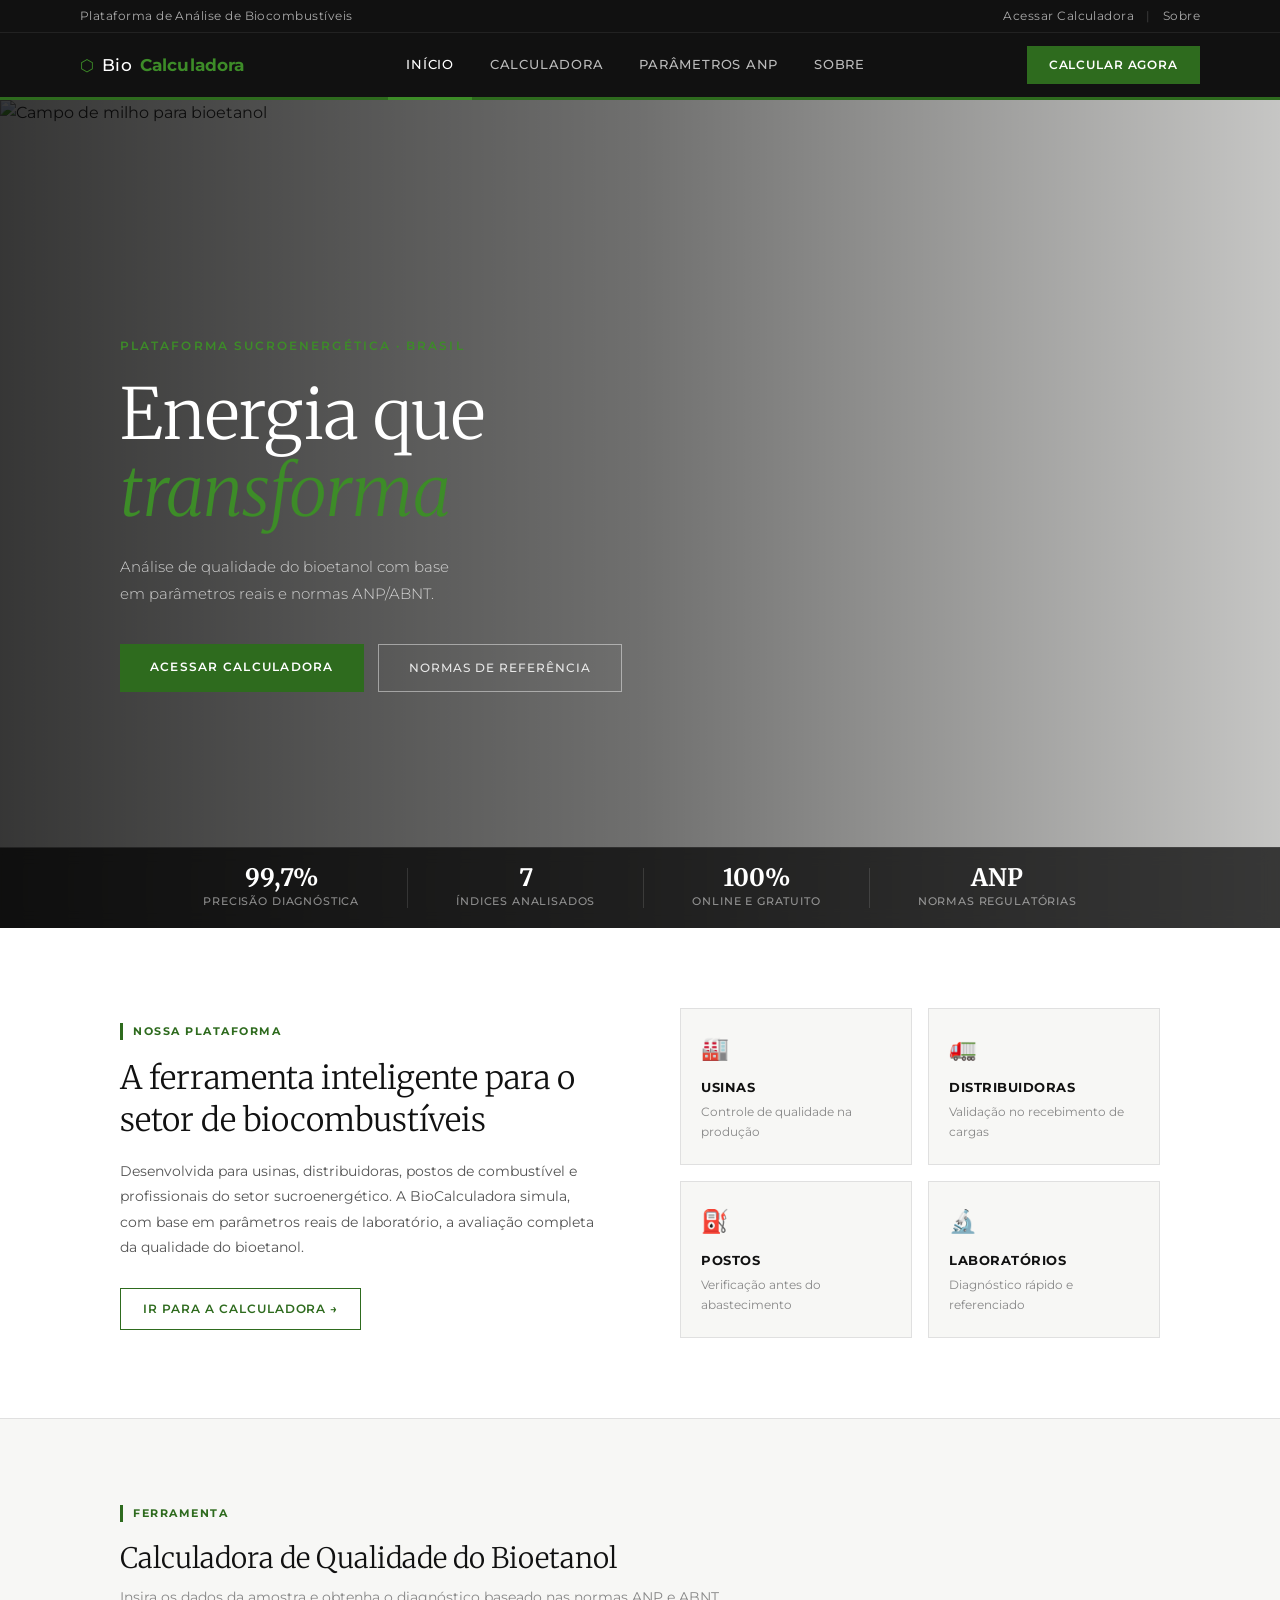
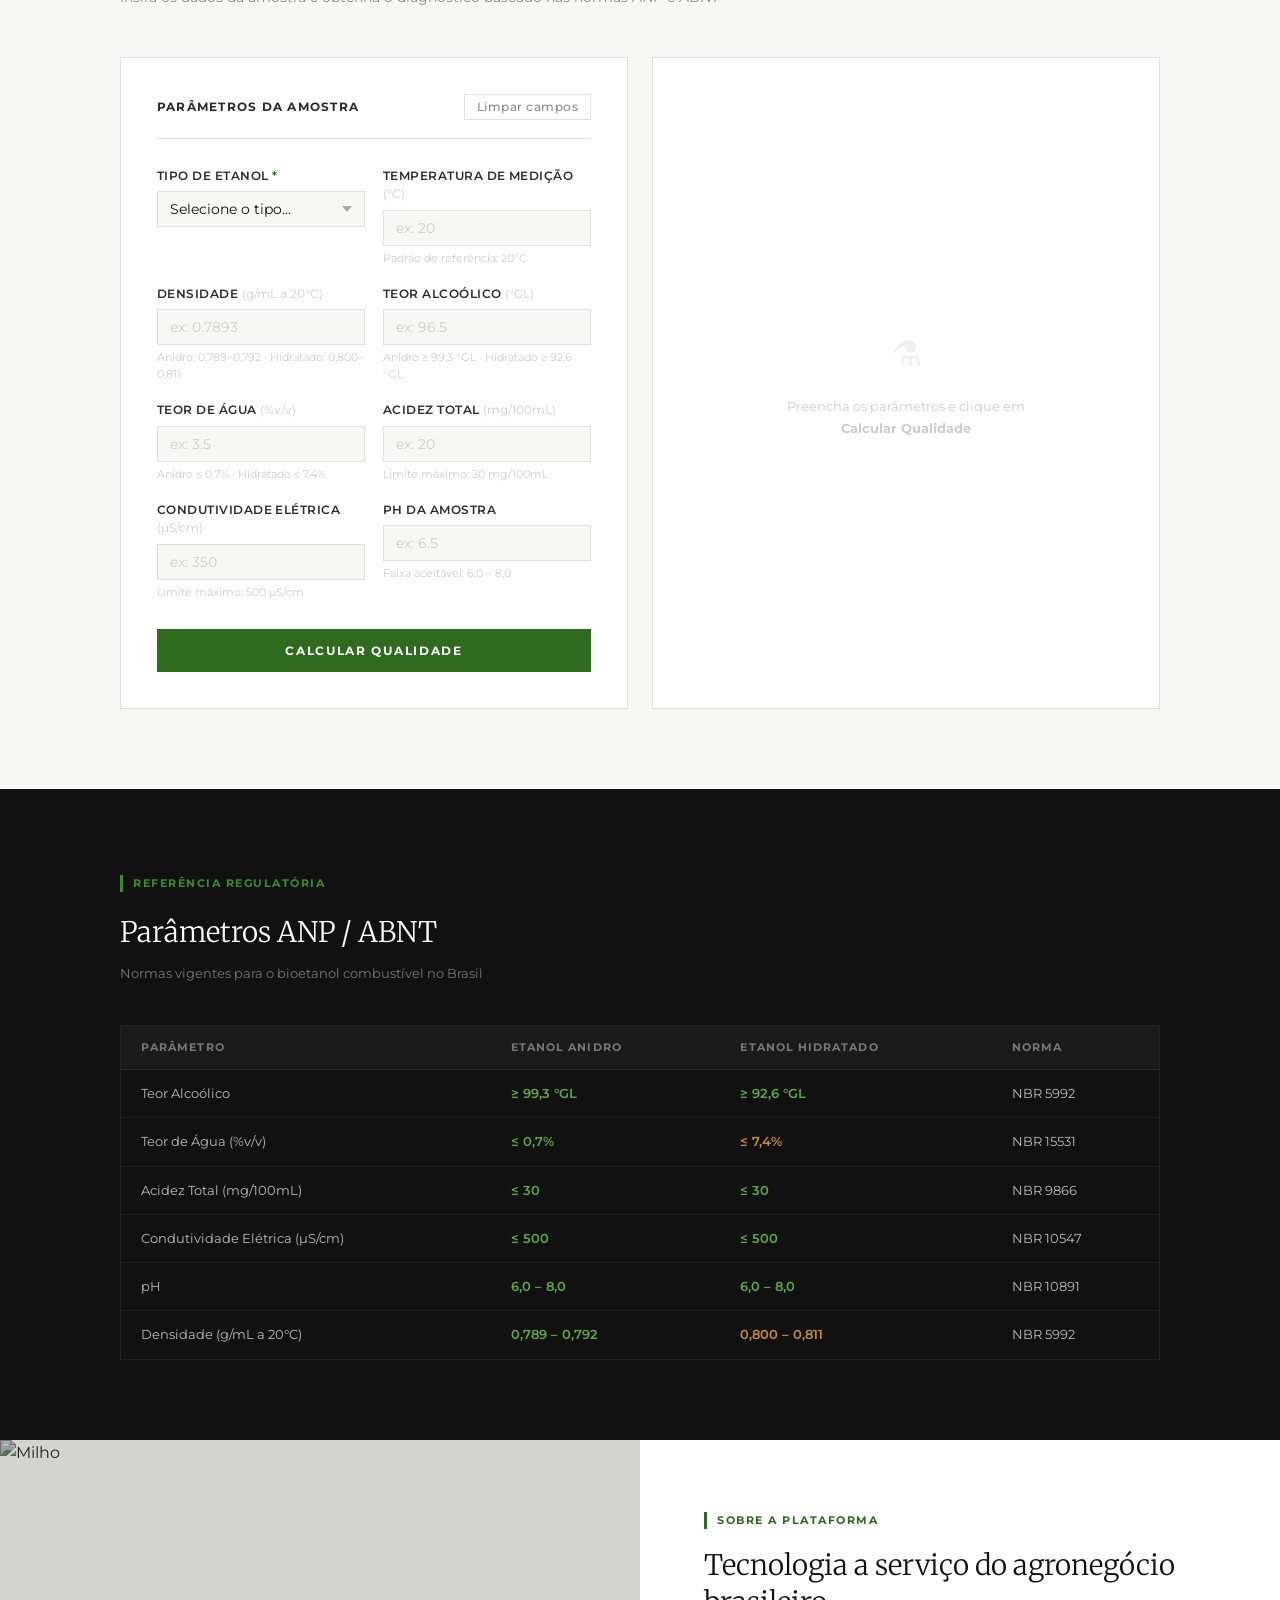
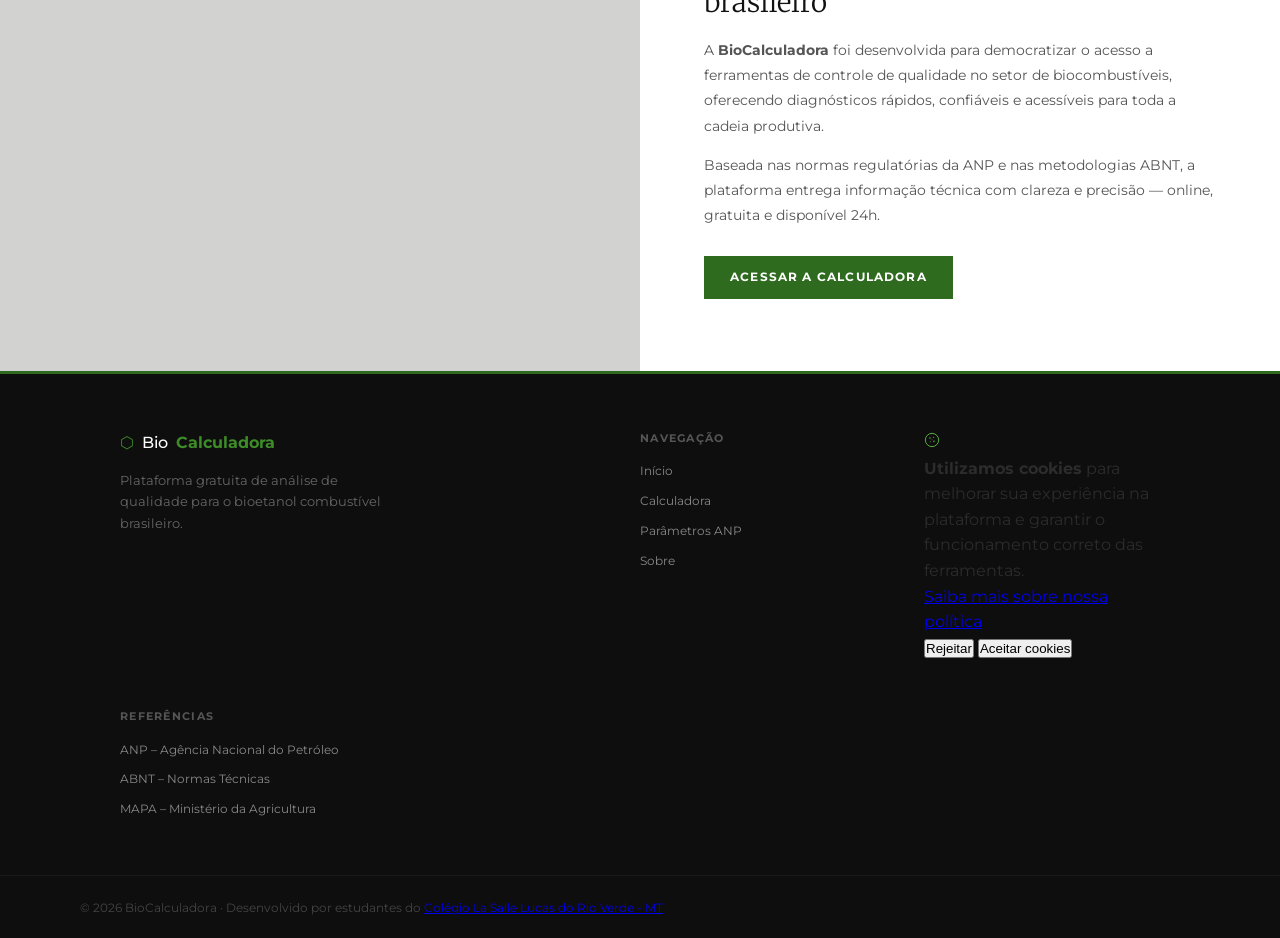
==== index.html @ e211c05c "Add cookie consent banner to index.html" ====
<!DOCTYPE html>
<html lang="pt-br">
<head>
  <meta charset="UTF-8">
  <meta name="viewport" content="width=device-width, initial-scale=1.0">
  <title>BioCalculadora – Qualidade do Bioetanol</title>
  <link rel="stylesheet" href="style.css">
  <link href="https://fonts.googleapis.com/css2?family=Montserrat:wght@300;400;500;600;700&family=Merriweather:ital,wght@0,300;0,400;1,300&display=swap" rel="stylesheet">
</head>
<body>
  <div class="topo-inst">
    <div class="topo-inner">
      <span>Plataforma de Análise de Biocombustíveis</span>
      <div class="topo-links">
        <a href="#calculadora">Acessar Calculadora</a>
        <span class="topo-sep">|</span>
        <a href="#sobre">Sobre</a>
      </div>
    </div>
  </div>
  <nav class="navbar" id="navbar">
    <div class="nav-inner">
      <a href="#inicio" class="nav-logo">
        <span class="logo-leaf">⬡</span>
        Bio<strong>Calculadora</strong>
      </a>
      <div class="nav-links">
        <a href="#inicio" class="nav-link active">Início</a>
        <a href="#calculadora" class="nav-link">Calculadora</a>
        <a href="#parametros" class="nav-link">Parâmetros ANP</a>
        <a href="#sobre" class="nav-link">Sobre</a>
      </div>
      <a href="#calculadora" class="nav-cta">Calcular agora</a>
      <button class="hamburger" id="hamburger">
        <span></span><span></span><span></span>
      </button>
    </div>
  </nav>
  <div class="mobile-menu" id="mobileMenu">
    <a href="#inicio">Início</a>
    <a href="#calculadora">Calculadora</a>
    <a href="#parametros">Parâmetros ANP</a>
    <a href="#sobre">Sobre</a>
  </div>
  <section class="hero" id="inicio">
    <div class="hero-img-wrap">
      <img
        src="https://nutricaodesafras.com.br/wp-content/uploads/elementor/thumbs/variedades-de-milho-mais-produtivas-r0ropmgffj6ybrhp8zb03jh907c2431dc6f5dzkghc.webp"
        alt="Campo de milho para bioetanol"
        class="hero-img"
      >
      <div class="hero-overlay"></div>
    </div>

    <div class="hero-content">
      <p class="hero-eyebrow">Plataforma Sucroenergética · Brasil</p>
      <h1 class="hero-title">
        Energia que<br>
        <em>transforma</em>
      </h1>
      <p class="hero-sub">
        Análise de qualidade do bioetanol com base<br>
        em parâmetros reais e normas ANP/ABNT.
      </p>
      <div class="hero-actions">
        <a href="#calculadora" class="btn-hero-primary">Acessar Calculadora</a>
        <a href="#parametros" class="btn-hero-ghost">Normas de referência</a>
      </div>
    </div>

    <div class="hero-stats-bar">
      <div class="hstat">
        <span class="hstat-num">99,7%</span>
        <span class="hstat-label">Precisão diagnóstica</span>
      </div>
      <div class="hstat-div"></div>
      <div class="hstat">
        <span class="hstat-num">7</span>
        <span class="hstat-label">Índices analisados</span>
      </div>
      <div class="hstat-div"></div>
      <div class="hstat">
        <span class="hstat-num">100%</span>
        <span class="hstat-label">Online e gratuito</span>
      </div>
      <div class="hstat-div"></div>
      <div class="hstat">
        <span class="hstat-num">ANP</span>
        <span class="hstat-label">Normas regulatórias</span>
      </div>
    </div>
  </section>
  <section class="intro-section">
    <div class="intro-inner">
      <div class="intro-text">
        <span class="label-tag">Nossa plataforma</span>
        <h2>A ferramenta inteligente para o setor de biocombustíveis</h2>
        <p>
          Desenvolvida para usinas, distribuidoras, postos de combustível e profissionais
          do setor sucroenergético. A BioCalculadora simula, com base em parâmetros reais
          de laboratório, a avaliação completa da qualidade do bioetanol.
        </p>
        <a href="#calculadora" class="btn-outline">Ir para a calculadora →</a>
      </div>
      <div class="intro-cards">
        <div class="intro-card">
          <div class="icard-icon">🏭</div>
          <strong>Usinas</strong>
          <p>Controle de qualidade na produção</p>
        </div>
        <div class="intro-card">
          <div class="icard-icon">🚛</div>
          <strong>Distribuidoras</strong>
          <p>Validação no recebimento de cargas</p>
        </div>
        <div class="intro-card">
          <div class="icard-icon">⛽</div>
          <strong>Postos</strong>
          <p>Verificação antes do abastecimento</p>
        </div>
        <div class="intro-card">
          <div class="icard-icon">🔬</div>
          <strong>Laboratórios</strong>
          <p>Diagnóstico rápido e referenciado</p>
        </div>
      </div>
    </div>
  </section>
  <section class="calc-section" id="calculadora">
    <div class="calc-header">
      <span class="label-tag">Ferramenta</span>
      <h2>Calculadora de Qualidade do Bioetanol</h2>
      <p>Insira os dados da amostra e obtenha o diagnóstico baseado nas normas ANP e ABNT</p>
    </div>

    <div class="calc-container">
      <div class="calc-inputs">
        <div class="cinput-header">
          <h3>Parâmetros da Amostra</h3>
          <button class="btn-clear" onclick="limparCampos()">Limpar campos</button>
        </div>

        <div class="input-grid">
          <div class="field-wrap">
            <label>Tipo de Etanol <span class="req">*</span></label>
            <select id="tipo">
              <option value="">Selecione o tipo...</option>
              <option value="anidro">Etanol Anidro (≥ 99,3 °GL)</option>
              <option value="hidratado">Etanol Hidratado (≥ 92,6 °GL)</option>
            </select>
          </div>

          <div class="field-wrap">
            <label>Temperatura de Medição <span class="unit">(°C)</span></label>
            <input type="number" id="temperatura" placeholder="ex: 20" step="0.1" min="0" max="60">
            <div class="field-hint">Padrão de referência: 20°C</div>
          </div>

          <div class="field-wrap">
            <label>Densidade <span class="unit">(g/mL a 20°C)</span></label>
            <input type="number" id="densidade" placeholder="ex: 0.7893" step="0.0001" min="0.7" max="0.9">
            <div class="field-hint">Anidro: 0,789–0,792 · Hidratado: 0,800–0,811</div>
          </div>

          <div class="field-wrap">
            <label>Teor Alcoólico <span class="unit">(°GL)</span></label>
            <input type="number" id="teor" placeholder="ex: 96.5" step="0.1" min="0" max="100">
            <div class="field-hint">Anidro ≥ 99,3 °GL · Hidratado ≥ 92,6 °GL</div>
          </div>

          <div class="field-wrap">
            <label>Teor de Água <span class="unit">(%v/v)</span></label>
            <input type="number" id="agua" placeholder="ex: 3.5" step="0.1" min="0" max="100">
            <div class="field-hint">Anidro ≤ 0,7% · Hidratado ≤ 7,4%</div>
          </div>

          <div class="field-wrap">
            <label>Acidez Total <span class="unit">(mg/100mL)</span></label>
            <input type="number" id="acidez" placeholder="ex: 20" step="1" min="0" max="300">
            <div class="field-hint">Limite máximo: 30 mg/100mL</div>
          </div>

          <div class="field-wrap">
            <label>Condutividade Elétrica <span class="unit">(µS/cm)</span></label>
            <input type="number" id="condutividade" placeholder="ex: 350" step="1" min="0" max="1000">
            <div class="field-hint">Limite máximo: 500 µS/cm</div>
          </div>

          <div class="field-wrap">
            <label>pH da Amostra</label>
            <input type="number" id="ph" placeholder="ex: 6.5" step="0.1" min="0" max="14">
            <div class="field-hint">Faixa aceitável: 6,0 – 8,0</div>
          </div>
        </div>

        <button class="btn-calcular" onclick="calcular()">
          Calcular Qualidade
        </button>
      </div>
      <div class="calc-resultado" id="resultado">
        <div class="resultado-placeholder" id="placeholder">
          <div class="placeholder-icon">⚗</div>
          <p>Preencha os parâmetros e clique em<br><strong>Calcular Qualidade</strong></p>
        </div>

        <div class="resultado-content" id="resultadoContent" style="display:none">
          <div class="res-topo">
            <div>
              <div class="res-label">Resultado da Análise</div>
              <div class="res-classificacao" id="statusLabel">—</div>
            </div>
            <div class="res-score" id="scoreBadge">—</div>
          </div>

          <div class="res-barra-wrap">
            <div class="res-barra">
              <div class="res-barra-fill" id="statusFill"></div>
            </div>
            <div class="res-barra-leg" id="statusScore">0 / 0 pts</div>
          </div>

          <div class="indicadores-grid" id="indicadoresGrid"></div>

          <div class="res-obs" id="resultadoObs"></div>

          <div class="res-actions">
            <button onclick="exportarPDF()" class="btn-export">Exportar relatório</button>
            <button onclick="novoCalculo()" class="btn-novo">Nova análise</button>
          </div>
        </div>
      </div>
    </div>
  </section>
  <section class="params-section" id="parametros">
    <div class="params-inner">
      <div class="params-header">
        <span class="label-tag">Referência Regulatória</span>
        <h2>Parâmetros ANP / ABNT</h2>
        <p>Normas vigentes para o bioetanol combustível no Brasil</p>
      </div>
      <div class="params-table-wrap">
        <table class="params-table">
          <thead>
            <tr>
              <th>Parâmetro</th>
              <th>Etanol Anidro</th>
              <th>Etanol Hidratado</th>
              <th>Norma</th>
            </tr>
          </thead>
          <tbody>
            <tr><td>Teor Alcoólico</td><td class="td-ok">≥ 99,3 °GL</td><td class="td-ok">≥ 92,6 °GL</td><td>NBR 5992</td></tr>
            <tr><td>Teor de Água (%v/v)</td><td class="td-ok">≤ 0,7%</td><td class="td-warn">≤ 7,4%</td><td>NBR 15531</td></tr>
            <tr><td>Acidez Total (mg/100mL)</td><td class="td-ok">≤ 30</td><td class="td-ok">≤ 30</td><td>NBR 9866</td></tr>
            <tr><td>Condutividade Elétrica (µS/cm)</td><td class="td-ok">≤ 500</td><td class="td-ok">≤ 500</td><td>NBR 10547</td></tr>
            <tr><td>pH</td><td class="td-ok">6,0 – 8,0</td><td class="td-ok">6,0 – 8,0</td><td>NBR 10891</td></tr>
            <tr><td>Densidade (g/mL a 20°C)</td><td class="td-ok">0,789 – 0,792</td><td class="td-warn">0,800 – 0,811</td><td>NBR 5992</td></tr>
          </tbody>
        </table>
      </div>
    </div>
  </section>
  <section class="sobre-section" id="sobre">
    <div class="sobre-img-wrap">
      <img src="https://blog.edenredmobilidade.com.br/wp-content/uploads/2024/07/Etanol-combustivel-sustentavel-que-transforma-o-futuro-da-energia-scaled.jpg" alt="Milho">
      <div class="sobre-img-overlay"></div>
    </div>
    <div class="sobre-texto">
      <span class="label-tag label-tag--light">Sobre a plataforma</span>
      <h2>Tecnologia a serviço do agronegócio brasileiro</h2>
      <p>A <strong>BioCalculadora</strong> foi desenvolvida para democratizar o acesso a ferramentas de controle de qualidade no setor de biocombustíveis, oferecendo diagnósticos rápidos, confiáveis e acessíveis para toda a cadeia produtiva.</p>
      <p>Baseada nas normas regulatórias da ANP e nas metodologias ABNT, a plataforma entrega informação técnica com clareza e precisão — online, gratuita e disponível 24h.</p>
      <a href="#calculadora" class="btn-sobre">Acessar a Calculadora</a>
    </div>
  </section>
  <footer class="footer">
    <div class="footer-inner">
      <div class="footer-col">
        <div class="footer-logo">
          <span>⬡</span> Bio<strong>Calculadora</strong>
        </div>
        <p>Plataforma gratuita de análise de qualidade para o bioetanol combustível brasileiro.</p>
      </div>
      <div class="footer-col">
        <strong>Navegação</strong>
        <a href="#inicio">Início</a>
        <a href="#calculadora">Calculadora</a>
        <a href="#parametros">Parâmetros ANP</a>
        <a href="#sobre">Sobre</a>
      </div>
      <div class="cookie-banner" id="cookieBanner">
  <div class="cookie-left">
    <div class="cookie-icon">
      <svg width="16" height="16" viewBox="0 0 24 24" fill="none" xmlns="http://www.w3.org/2000/svg">
        <circle cx="12" cy="12" r="10" stroke="#5aaa40" stroke-width="1.5"/>
        <circle cx="9" cy="9" r="1.2" fill="#5aaa40"/>
        <circle cx="14.5" cy="8" r="0.9" fill="#5aaa40"/>
        <circle cx="15" cy="14" r="1.2" fill="#5aaa40"/>
        <circle cx="9.5" cy="14.5" r="0.8" fill="#5aaa40"/>
        <circle cx="12" cy="11.5" r="0.7" fill="#5aaa40"/>
      </svg>
    </div>
    <div class="cookie-text">
      <p><strong>Utilizamos cookies</strong> para melhorar sua experiência na plataforma e garantir o funcionamento correto das ferramentas.</p>
      <a href="#">Saiba mais sobre nossa política</a>
    </div>
  </div>
  <div class="cookie-btns">
    <button class="btn-rejeitar" onclick="handleCookie('rejeitar')">Rejeitar</button>
    <button class="btn-aceitar" onclick="handleCookie('aceitar')">Aceitar cookies</button>
  </div>
</div>
      <div class="footer-col">
        <strong>Referências</strong>
        <a href="https://atosoficiais.com.br/anp/resolucao-n-907-2022-dispoe-sobre-as-especificacoes-do-etanol-combustivel-e-suas-regras-de-comercializacao-em-todo-o-territorio-nacional?origin=instituicao">ANP – Agência Nacional do Petróleo</a>
        <a href="https://abnt.org.br/">ABNT – Normas Técnicas</a>
        <a href="https://www.gov.br/agricultura/pt-br">MAPA – Ministério da Agricultura</a>
      </div>
    </div>
    <div class="footer-bottom">
      <span>© 2026 BioCalculadora · Desenvolvido por estudantes do <a href="https://lasalle.edu.br/lucas/" target="_blank">Colégio La Salle Lucas do Rio Verde - MT</a></span>
    </div>
  </footer>

  <script src="script.js"></script>
</body>
</html>
---- style.css ----
*, *::before, *::after { box-sizing: border-box; margin: 0; padding: 0; }

  :root {
    --verde:        #2e6b1e;
    --verde2:       #3d8c28;
    --verde-claro:  #e8f3e4;
    --verde-borda:  #b8d8a8;
    --preto:        #111111;
    --cinza1:       #2c2c2c;
    --cinza2:       #555555;
    --cinza3:       #888888;
    --cinza4:       #cccccc;
    --borda:        #e0e0e0;
    --fundo:        #f7f7f5;
    --branco:       #ffffff;
    --ok:           #1e6b0e;
    --warn:         #8a5500;
    --bad:          #b01a0a;
    --radius:       4px;
  }

  html { scroll-behavior: smooth; }

  body {
    font-family: 'Montserrat', sans-serif;
    background: var(--fundo);
    color: var(--cinza1);
    overflow-x: hidden;
    line-height: 1.6;
  }

  .topo-inst {
    background: var(--preto);
    color: #aaa;
    font-size: 0.72rem;
    letter-spacing: 0.04em;
    border-bottom: 1px solid #222;
  }
  .topo-inner {
    max-width: 1200px;
    margin: 0 auto;
    padding: 7px 40px;
    display: flex;
    justify-content: space-between;
    align-items: center;
  }
  .topo-links { display: flex; gap: 12px; align-items: center; }
  .topo-links a { color: #aaa; text-decoration: none; transition: color 0.15s; }
  .topo-links a:hover { color: #fff; }
  .topo-sep { color: #444; }

  .navbar {
    position: sticky;
    top: 0;
    z-index: 1000;
    background: var(--preto);
    border-bottom: 3px solid var(--verde);
  }

  .nav-inner {
    max-width: 1200px;
    margin: 0 auto;
    padding: 0 40px;
    height: 64px;
    display: flex;
    align-items: center;
    justify-content: space-between;
  }

  .nav-logo {
    display: flex;
    align-items: center;
    gap: 8px;
    text-decoration: none;
    color: #fff;
    font-size: 1.05rem;
    font-weight: 500;
    letter-spacing: 0.01em;
  }
  .logo-leaf { color: var(--verde2); font-size: 1rem; }
  .nav-logo strong { color: var(--verde2); font-weight: 700; }

  .nav-links { display: flex; }

  .nav-link {
    display: block;
    padding: 0 18px;
    line-height: 64px;
    color: #bbb;
    text-decoration: none;
    font-size: 0.8rem;
    font-weight: 500;
    letter-spacing: 0.06em;
    text-transform: uppercase;
    transition: color 0.15s;
    border-bottom: 3px solid transparent;
    margin-bottom: -3px;
  }
  .nav-link:hover { color: #fff; }
  .nav-link.active { color: #fff; border-bottom-color: var(--verde2); }

  .nav-cta {
    background: var(--verde);
    color: #fff;
    padding: 9px 22px;
    font-size: 0.78rem;
    font-weight: 600;
    letter-spacing: 0.07em;
    text-transform: uppercase;
    text-decoration: none;
    transition: background 0.15s;
  }
  .nav-cta:hover { background: var(--verde2); }

  .hamburger {
    display: none;
    flex-direction: column;
    gap: 5px;
    background: none;
    border: none;
    cursor: pointer;
    padding: 4px;
  }
  .hamburger span {
    display: block;
    width: 22px;
    height: 2px;
    background: #fff;
    transition: all 0.2s;
  }

  .mobile-menu {
    display: none;
    position: fixed;
    top: 64px; left: 0; right: 0;
    background: var(--preto);
    border-bottom: 2px solid var(--verde);
    flex-direction: column;
    z-index: 999;
  }
  .mobile-menu a {
    padding: 14px 24px;
    color: #ccc;
    text-decoration: none;
    font-size: 0.82rem;
    font-weight: 500;
    text-transform: uppercase;
    letter-spacing: 0.06em;
    border-bottom: 1px solid #222;
    transition: color 0.12s;
  }
  .mobile-menu a:hover { color: #fff; }
  .mobile-menu.open { display: flex; }

  .hero {
    position: relative;
    height: 92vh;
    min-height: 560px;
    display: flex;
    flex-direction: column;
    justify-content: center;
    overflow: hidden;
  }

  .hero-img-wrap {
    position: absolute;
    inset: 0;
  }
  .hero-img {
    width: 100%;
    height: 100%;
    object-fit: cover;
    object-position: center 40%;
    display: block;
  }
  .hero-overlay {
    position: absolute;
    inset: 0;
    background: linear-gradient(
      to right,
      rgba(0,0,0,0.78) 0%,
      rgba(0,0,0,0.55) 50%,
      rgba(0,0,0,0.2) 100%
    );
  }

  .hero-content {
    position: relative;
    z-index: 2;
    max-width: 1200px;
    margin: 0 auto;
    padding: 0 80px;
    width: 100%;
  }

  .hero-eyebrow {
    color: var(--verde2);
    font-size: 0.72rem;
    font-weight: 600;
    letter-spacing: 0.18em;
    text-transform: uppercase;
    margin-bottom: 20px;
    opacity: 0;
    animation: fadeUp 0.6s 0.1s ease forwards;
  }

  .hero-title {
    font-family: 'Merriweather', serif;
    font-size: clamp(2.8rem, 5.5vw, 5rem);
    font-weight: 300;
    color: #fff;
    line-height: 1.1;
    margin-bottom: 24px;
    opacity: 0;
    animation: fadeUp 0.6s 0.2s ease forwards;
  }
  .hero-title em {
    font-style: italic;
    color: var(--verde2);
  }

  .hero-sub {
    font-size: 0.95rem;
    color: rgba(255,255,255,0.75);
    line-height: 1.75;
    margin-bottom: 36px;
    font-weight: 300;
    opacity: 0;
    animation: fadeUp 0.6s 0.3s ease forwards;
  }

  .hero-actions {
    display: flex;
    gap: 14px;
    opacity: 0;
    animation: fadeUp 0.6s 0.4s ease forwards;
  }

  .btn-hero-primary {
    background: var(--verde);
    color: #fff;
    padding: 13px 30px;
    font-size: 0.78rem;
    font-weight: 600;
    letter-spacing: 0.1em;
    text-transform: uppercase;
    text-decoration: none;
    transition: background 0.15s;
  }
  .btn-hero-primary:hover { background: var(--verde2); }

  .btn-hero-ghost {
    border: 1px solid rgba(255,255,255,0.45);
    color: rgba(255,255,255,0.85);
    padding: 13px 30px;
    font-size: 0.78rem;
    font-weight: 500;
    letter-spacing: 0.08em;
    text-transform: uppercase;
    text-decoration: none;
    transition: all 0.15s;
  }
  .btn-hero-ghost:hover { border-color: #fff; color: #fff; }

  .hero-stats-bar {
    position: absolute;
    bottom: 0; left: 0; right: 0;
    z-index: 2;
    background: rgba(0,0,0,0.72);
    backdrop-filter: blur(8px);
    border-top: 1px solid rgba(255,255,255,0.08);
    display: flex;
    justify-content: center;
    align-items: center;
    gap: 0;
    opacity: 0;
    animation: fadeUp 0.5s 0.5s ease forwards;
  }

  .hstat {
    padding: 18px 48px;
    display: flex;
    flex-direction: column;
    align-items: center;
    gap: 4px;
  }
  .hstat-num {
    font-size: 1.5rem;
    font-weight: 700;
    color: #fff;
    line-height: 1;
    font-family: 'Merriweather', serif;
  }
  .hstat-label {
    font-size: 0.66rem;
    color: rgba(255,255,255,0.5);
    text-transform: uppercase;
    letter-spacing: 0.08em;
    font-weight: 500;
    white-space: nowrap;
  }
  .hstat-div {
    width: 1px;
    height: 40px;
    background: rgba(255,255,255,0.12);
  }

  @keyframes fadeUp {
    from { opacity: 0; transform: translateY(20px); }
    to   { opacity: 1; transform: translateY(0); }
  }

  .intro-section {
    background: var(--branco);
    border-bottom: 1px solid var(--borda);
  }
  .intro-inner {
    max-width: 1200px;
    margin: 0 auto;
    padding: 80px 80px;
    display: grid;
    grid-template-columns: 1fr 1fr;
    gap: 80px;
    align-items: center;
  }

  .label-tag {
    display: inline-block;
    font-size: 0.68rem;
    font-weight: 700;
    letter-spacing: 0.14em;
    text-transform: uppercase;
    color: var(--verde);
    border-left: 3px solid var(--verde);
    padding-left: 10px;
    margin-bottom: 18px;
  }

  .intro-text h2 {
    font-family: 'Merriweather', serif;
    font-size: clamp(1.5rem, 2.5vw, 2.1rem);
    font-weight: 300;
    color: var(--preto);
    line-height: 1.3;
    margin-bottom: 18px;
  }
  .intro-text p {
    font-size: 0.88rem;
    color: var(--cinza2);
    line-height: 1.8;
    margin-bottom: 28px;
    font-weight: 400;
  }

  .btn-outline {
    display: inline-block;
    border: 1.5px solid var(--verde);
    color: var(--verde);
    padding: 10px 22px;
    font-size: 0.76rem;
    font-weight: 600;
    letter-spacing: 0.08em;
    text-transform: uppercase;
    text-decoration: none;
    transition: all 0.15s;
  }
  .btn-outline:hover { background: var(--verde); color: #fff; }

  .intro-cards {
    display: grid;
    grid-template-columns: 1fr 1fr;
    gap: 16px;
  }

  .intro-card {
    background: var(--fundo);
    border: 1px solid var(--borda);
    padding: 22px 20px;
    transition: border-color 0.15s, box-shadow 0.15s;
  }
  .intro-card:hover {
    border-color: var(--verde-borda);
    box-shadow: 0 4px 20px rgba(0,0,0,0.07);
  }
  .icard-icon { font-size: 1.4rem; margin-bottom: 10px; }
  .intro-card strong {
    display: block;
    font-size: 0.82rem;
    font-weight: 700;
    color: var(--preto);
    margin-bottom: 4px;
    text-transform: uppercase;
    letter-spacing: 0.04em;
  }
  .intro-card p { font-size: 0.78rem; color: var(--cinza3); font-weight: 400; }

  .calc-section {
    padding: 80px 0;
    background: var(--fundo);
  }

  .calc-header {
    max-width: 1200px;
    margin: 0 auto 48px;
    padding: 0 80px;
  }
  .calc-header h2 {
    font-family: 'Merriweather', serif;
    font-size: clamp(1.4rem, 2.2vw, 1.9rem);
    font-weight: 300;
    color: var(--preto);
    margin-bottom: 10px;
    line-height: 1.3;
  }
  .calc-header p { font-size: 0.85rem; color: var(--cinza3); font-weight: 400; }

  .calc-container {
    max-width: 1200px;
    margin: 0 auto;
    padding: 0 80px;
    display: grid;
    grid-template-columns: 1fr 1fr;
    gap: 24px;
  }

  .calc-inputs {
    background: var(--branco);
    border: 1px solid var(--borda);
    padding: 36px;
  }

  .cinput-header {
    display: flex;
    align-items: center;
    justify-content: space-between;
    margin-bottom: 28px;
    padding-bottom: 18px;
    border-bottom: 1px solid var(--borda);
  }
  .cinput-header h3 {
    font-size: 0.78rem;
    font-weight: 700;
    text-transform: uppercase;
    letter-spacing: 0.1em;
    color: var(--cinza1);
  }

  .btn-clear {
    background: none;
    border: 1px solid var(--borda);
    color: var(--cinza3);
    padding: 5px 12px;
    font-size: 0.72rem;
    font-weight: 500;
    cursor: pointer;
    font-family: 'Montserrat', sans-serif;
    letter-spacing: 0.04em;
    transition: all 0.13s;
  }
  .btn-clear:hover { border-color: var(--bad); color: var(--bad); }

  .input-grid {
    display: grid;
    grid-template-columns: 1fr 1fr;
    gap: 18px;
    margin-bottom: 28px;
  }

  .field-wrap label {
    display: block;
    font-size: 0.72rem;
    font-weight: 600;
    color: var(--cinza1);
    margin-bottom: 6px;
    letter-spacing: 0.04em;
    text-transform: uppercase;
  }
  .field-wrap .unit { font-weight: 400; color: var(--cinza4); text-transform: none; letter-spacing: 0; }
  .req { color: var(--verde); }

  .field-wrap input,
  .field-wrap select {
    width: 100%;
    background: var(--fundo);
    border: 1px solid var(--borda);
    border-radius: 0;
    color: var(--preto);
    padding: 9px 12px;
    font-size: 0.85rem;
    font-family: 'Montserrat', sans-serif;
    outline: none;
    transition: border-color 0.13s;
    -webkit-appearance: none;
    appearance: none;
  }
  .field-wrap input:focus,
  .field-wrap select:focus {
    border-color: var(--verde);
    background: var(--branco);
  }
  .field-wrap input::placeholder { color: var(--cinza4); }
  .field-wrap select {
    background-image: url("data:image/svg+xml,%3Csvg xmlns='http://www.w3.org/2000/svg' width='10' height='6'%3E%3Cpath d='M0 0l5 6 5-6z' fill='%23aaa'/%3E%3C/svg%3E");
    background-repeat: no-repeat;
    background-position: right 12px center;
    background-color: var(--fundo);
    padding-right: 32px;
    cursor: pointer;
  }

  .field-hint { font-size: 0.67rem; color: var(--cinza4); margin-top: 4px; }

  .btn-calcular {
    width: 100%;
    background: var(--verde);
    border: none;
    color: #fff;
    font-family: 'Montserrat', sans-serif;
    font-size: 0.76rem;
    font-weight: 700;
    letter-spacing: 0.14em;
    text-transform: uppercase;
    padding: 14px;
    cursor: pointer;
    transition: background 0.15s;
  }
  .btn-calcular:hover { background: var(--verde2); }

  .calc-resultado {
    background: var(--branco);
    border: 1px solid var(--borda);
    padding: 36px;
    display: flex;
    flex-direction: column;
  }

  .resultado-placeholder {
    flex: 1;
    display: flex;
    flex-direction: column;
    align-items: center;
    justify-content: center;
    gap: 14px;
    text-align: center;
    color: var(--cinza4);
  }
  .placeholder-icon { font-size: 2.2rem; opacity: 0.3; }
  .resultado-placeholder p { font-size: 0.84rem; line-height: 1.6; color: var(--cinza4); }

  .resultado-content { animation: fadeUp 0.3s ease; }

  .res-topo {
    display: flex;
    align-items: flex-start;
    justify-content: space-between;
    margin-bottom: 20px;
    padding-bottom: 18px;
    border-bottom: 1px solid var(--borda);
  }
  .res-label {
    font-size: 0.67rem;
    font-weight: 700;
    text-transform: uppercase;
    letter-spacing: 0.1em;
    color: var(--cinza3);
    margin-bottom: 6px;
  }
  .res-classificacao {
    font-family: 'Merriweather', serif;
    font-size: 1.3rem;
    font-weight: 400;
    color: var(--preto);
  }
  .res-score {
    font-family: 'Merriweather', serif;
    font-size: 2.4rem;
    font-weight: 300;
    color: var(--verde);
    line-height: 1;
  }

  .res-barra-wrap { margin-bottom: 24px; }
  .res-barra {
    height: 4px;
    background: var(--fundo);
    border: 1px solid var(--borda);
    overflow: hidden;
  }
  .res-barra-fill {
    height: 100%;
    width: 0;
    transition: width 1s cubic-bezier(0.4,0,0.2,1);
  }
  .res-barra-leg {
    font-size: 0.69rem;
    color: var(--cinza4);
    text-align: right;
    margin-top: 5px;
  }

  .indicadores-grid {
    display: grid;
    grid-template-columns: 1fr 1fr;
    gap: 8px;
    margin-bottom: 20px;
  }

  .indicador {
    background: var(--fundo);
    border: 1px solid var(--borda);
    padding: 11px 13px;
  }
  .ind-nome { font-size: 0.67rem; color: var(--cinza3); margin-bottom: 3px; text-transform: uppercase; letter-spacing: 0.04em; font-weight: 500; }
  .ind-valor { font-size: 0.98rem; font-weight: 700; color: var(--preto); margin-bottom: 3px; }
  .ind-status { font-size: 0.67rem; font-weight: 600; letter-spacing: 0.03em; }
  .ind-ok   { color: var(--ok); }
  .ind-warn { color: var(--warn); }
  .ind-bad  { color: var(--bad); }
  .ind-na   { color: var(--cinza4); }

  .res-obs {
    border-left: 3px solid var(--verde);
    background: var(--verde-claro);
    padding: 12px 14px;
    font-size: 0.8rem;
    color: var(--cinza1);
    line-height: 1.65;
    margin-bottom: 20px;
  }

  .res-actions { display: flex; gap: 8px; }

  .btn-export, .btn-novo {
    flex: 1;
    padding: 10px;
    font-family: 'Montserrat', sans-serif;
    font-size: 0.71rem;
    font-weight: 600;
    letter-spacing: 0.08em;
    text-transform: uppercase;
    cursor: pointer;
    transition: all 0.13s;
    border-radius: 0;
  }
  .btn-export {
    background: none;
    border: 1px solid var(--borda);
    color: var(--cinza2);
  }
  .btn-export:hover { border-color: var(--cinza2); }
  .btn-novo {
    background: var(--verde-claro);
    border: 1px solid var(--verde-borda);
    color: var(--verde);
  }
  .btn-novo:hover { background: var(--verde-borda); }

  .params-section {
    background: var(--preto);
    padding: 80px 0;
  }
  .params-inner {
    max-width: 1200px;
    margin: 0 auto;
    padding: 0 80px;
  }
  .params-header {
    margin-bottom: 40px;
  }
  .params-header .label-tag { color: var(--verde2); border-color: var(--verde2); }
  .params-header h2 {
    font-family: 'Merriweather', serif;
    font-size: clamp(1.4rem, 2.2vw, 1.9rem);
    font-weight: 300;
    color: #fff;
    margin-bottom: 8px;
  }
  .params-header p { font-size: 0.84rem; color: #777; }

  .params-table-wrap {
    overflow-x: auto;
    border: 1px solid #222;
  }
  .params-table { width: 100%; border-collapse: collapse; font-size: 0.83rem; }
  .params-table thead th {
    background: #1a1a1a;
    color: #777;
    font-size: 0.67rem;
    font-weight: 700;
    text-transform: uppercase;
    letter-spacing: 0.1em;
    padding: 13px 20px;
    text-align: left;
    border-bottom: 1px solid #2a2a2a;
  }
  .params-table tbody td {
    padding: 13px 20px;
    border-bottom: 1px solid #1e1e1e;
    color: #bbb;
  }
  .params-table tbody tr:last-child td { border-bottom: none; }
  .params-table tbody tr:hover { background: #161616; }
  .td-ok   { color: #5aaa40 !important; font-weight: 600; }
  .td-warn { color: #c88c30 !important; font-weight: 600; }

  .sobre-section {
    display: grid;
    grid-template-columns: 1fr 1fr;
    min-height: 480px;
  }

  .sobre-img-wrap {
    position: relative;
    overflow: hidden;
  }
  .sobre-img-wrap img {
    width: 100%;
    height: 100%;
    object-fit: cover;
    display: block;
    filter: saturate(0.7) brightness(0.85);
  }
  .sobre-img-overlay {
    position: absolute;
    inset: 0;
    background: rgba(0,0,0,0.15);
  }

  .sobre-texto {
    background: var(--branco);
    padding: 72px 64px;
    display: flex;
    flex-direction: column;
    justify-content: center;
  }
  .sobre-texto h2 {
    font-family: 'Merriweather', serif;
    font-size: clamp(1.4rem, 2.2vw, 1.9rem);
    font-weight: 300;
    color: var(--preto);
    line-height: 1.3;
    margin-bottom: 18px;
  }
  .sobre-texto p {
    font-size: 0.85rem;
    color: var(--cinza2);
    line-height: 1.85;
    margin-bottom: 14px;
    font-weight: 400;
  }

  .btn-sobre {
    display: inline-block;
    margin-top: 14px;
    background: var(--verde);
    color: #fff;
    padding: 12px 26px;
    font-size: 0.74rem;
    font-weight: 700;
    letter-spacing: 0.1em;
    text-transform: uppercase;
    text-decoration: none;
    transition: background 0.15s;
    align-self: flex-start;
  }
  .btn-sobre:hover { background: var(--verde2); }

  .label-tag--light { color: var(--verde); border-color: var(--verde); }

  .footer {
    background: #0e0e0e;
    border-top: 3px solid var(--verde);
  }
  .footer-inner {
    max-width: 1200px;
    margin: 0 auto;
    padding: 56px 80px;
    display: grid;
    grid-template-columns: 2fr 1fr 1fr;
    gap: 48px;
  }
  .footer-col { display: flex; flex-direction: column; gap: 10px; }

  .footer-logo {
    display: flex;
    align-items: center;
    gap: 8px;
    font-size: 1rem;
    color: #fff;
    font-weight: 500;
    margin-bottom: 4px;
  }
  .footer-logo span { color: var(--verde2); }
  .footer-logo strong { color: var(--verde2); font-weight: 700; }
  .footer-col > p { font-size: 0.79rem; color: #666; line-height: 1.7; max-width: 280px; }
  .footer-col > strong {
    font-size: 0.67rem;
    font-weight: 700;
    letter-spacing: 0.12em;
    text-transform: uppercase;
    color: #555;
    margin-bottom: 4px;
  }
  .footer-col a { font-size: 0.78rem; color: #888; text-decoration: none; transition: color 0.13s; }
  .footer-col a:hover { color: #fff; }

  .footer-bottom {
    border-top: 1px solid #1a1a1a;
    padding: 18px 80px;
    max-width: 100%;
  }
  .footer-bottom span { font-size: 0.72rem; color: #444; }

  @media (max-width: 1000px) {
    .nav-inner { padding: 0 24px; }
    .nav-links, .nav-cta { display: none; }
    .hamburger { display: flex; }

    .hero-content { padding: 0 40px; }
    .hero-stats-bar { overflow-x: auto; justify-content: flex-start; }
    .hstat { padding: 16px 28px; }

    .intro-inner,
    .calc-container,
    .footer-inner { grid-template-columns: 1fr; }

    .calc-header,
    .calc-container,
    .intro-inner,
    .params-inner { padding-left: 28px; padding-right: 28px; }

    .sobre-section { grid-template-columns: 1fr; }
    .sobre-img-wrap { height: 280px; }
    .sobre-texto { padding: 48px 32px; }

    .footer-inner { padding: 40px 28px; }
    .footer-bottom { padding: 16px 28px; }

    .topo-inst { display: none; }
  }
  @media (max-width: 600px) {
    .hero-title { font-size: 2.2rem; }
    .hero-content { padding: 0 24px; }
    .hero-actions { flex-direction: column; align-items: flex-start; }
    .input-grid { grid-template-columns: 1fr; }
    .indicadores-grid { grid-template-columns: 1fr; }
    .res-actions { flex-direction: column; }
    .hstat-div { display: none; }
  }
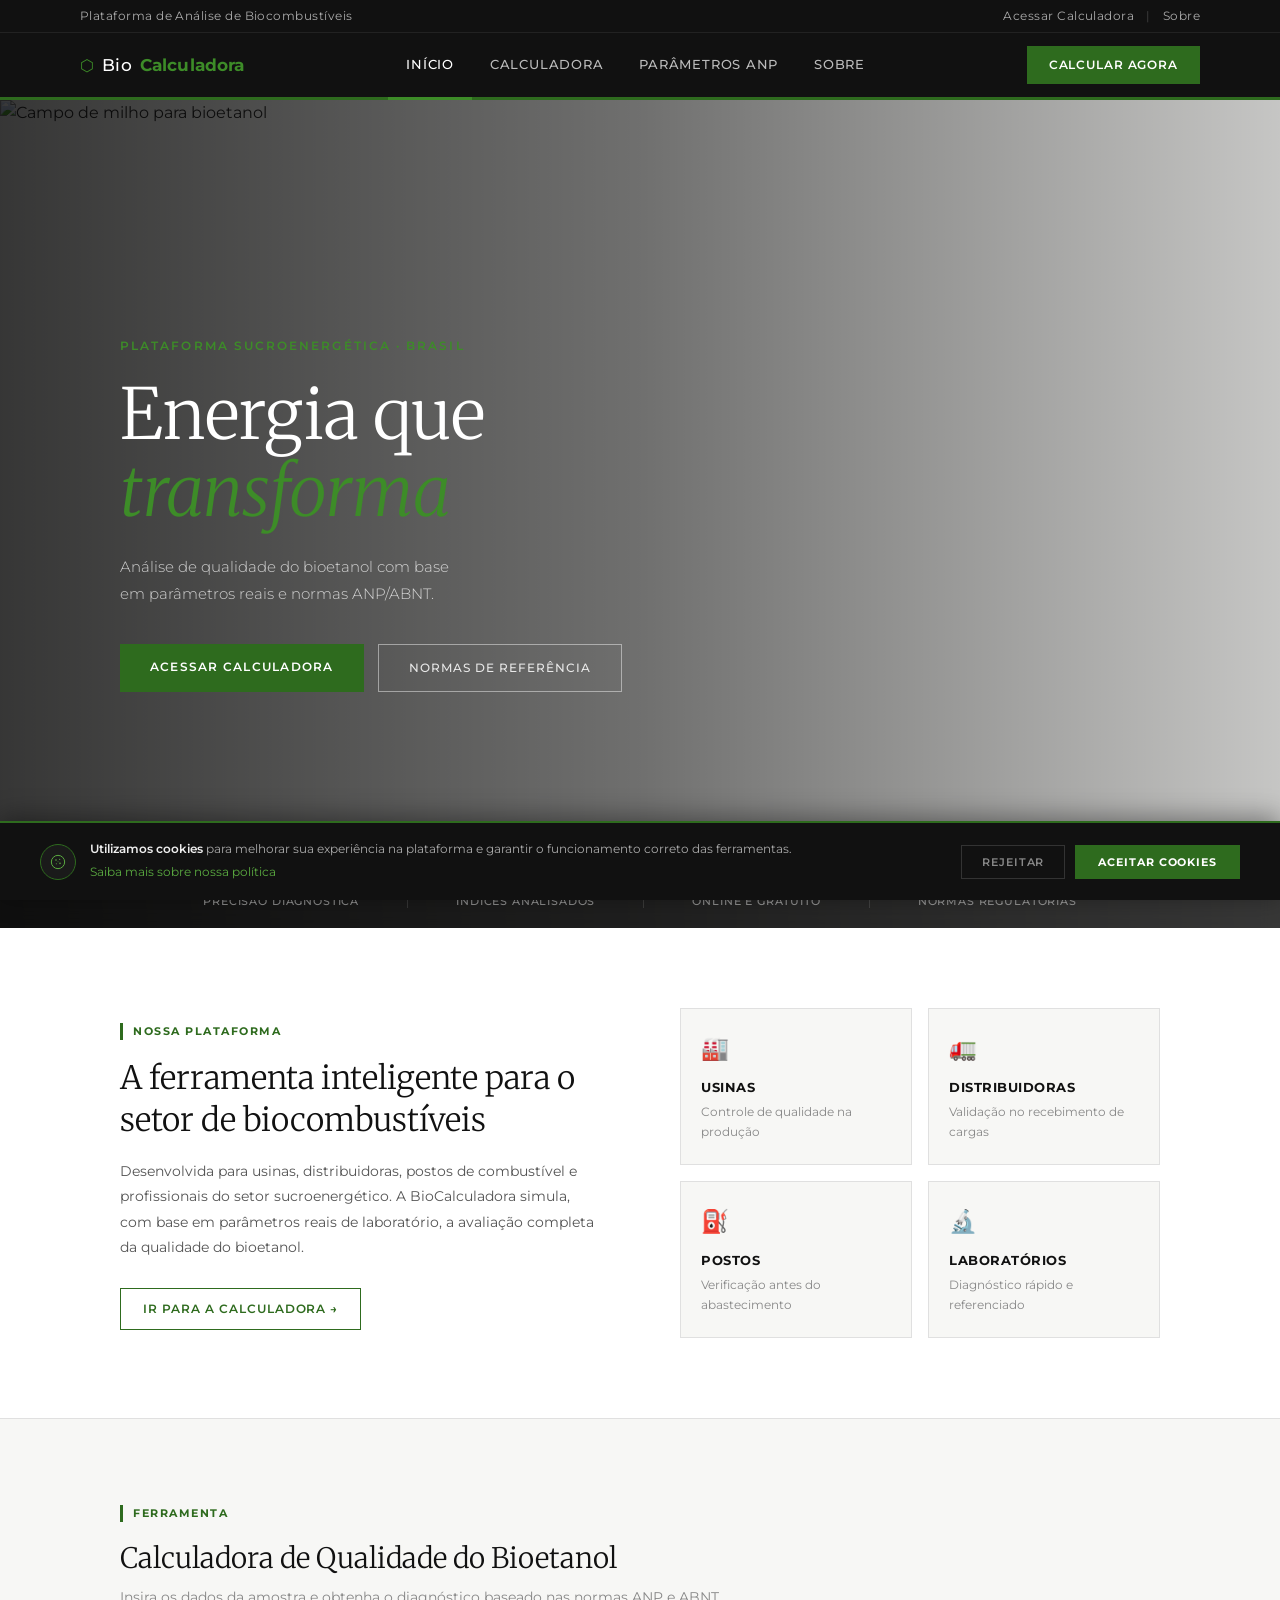
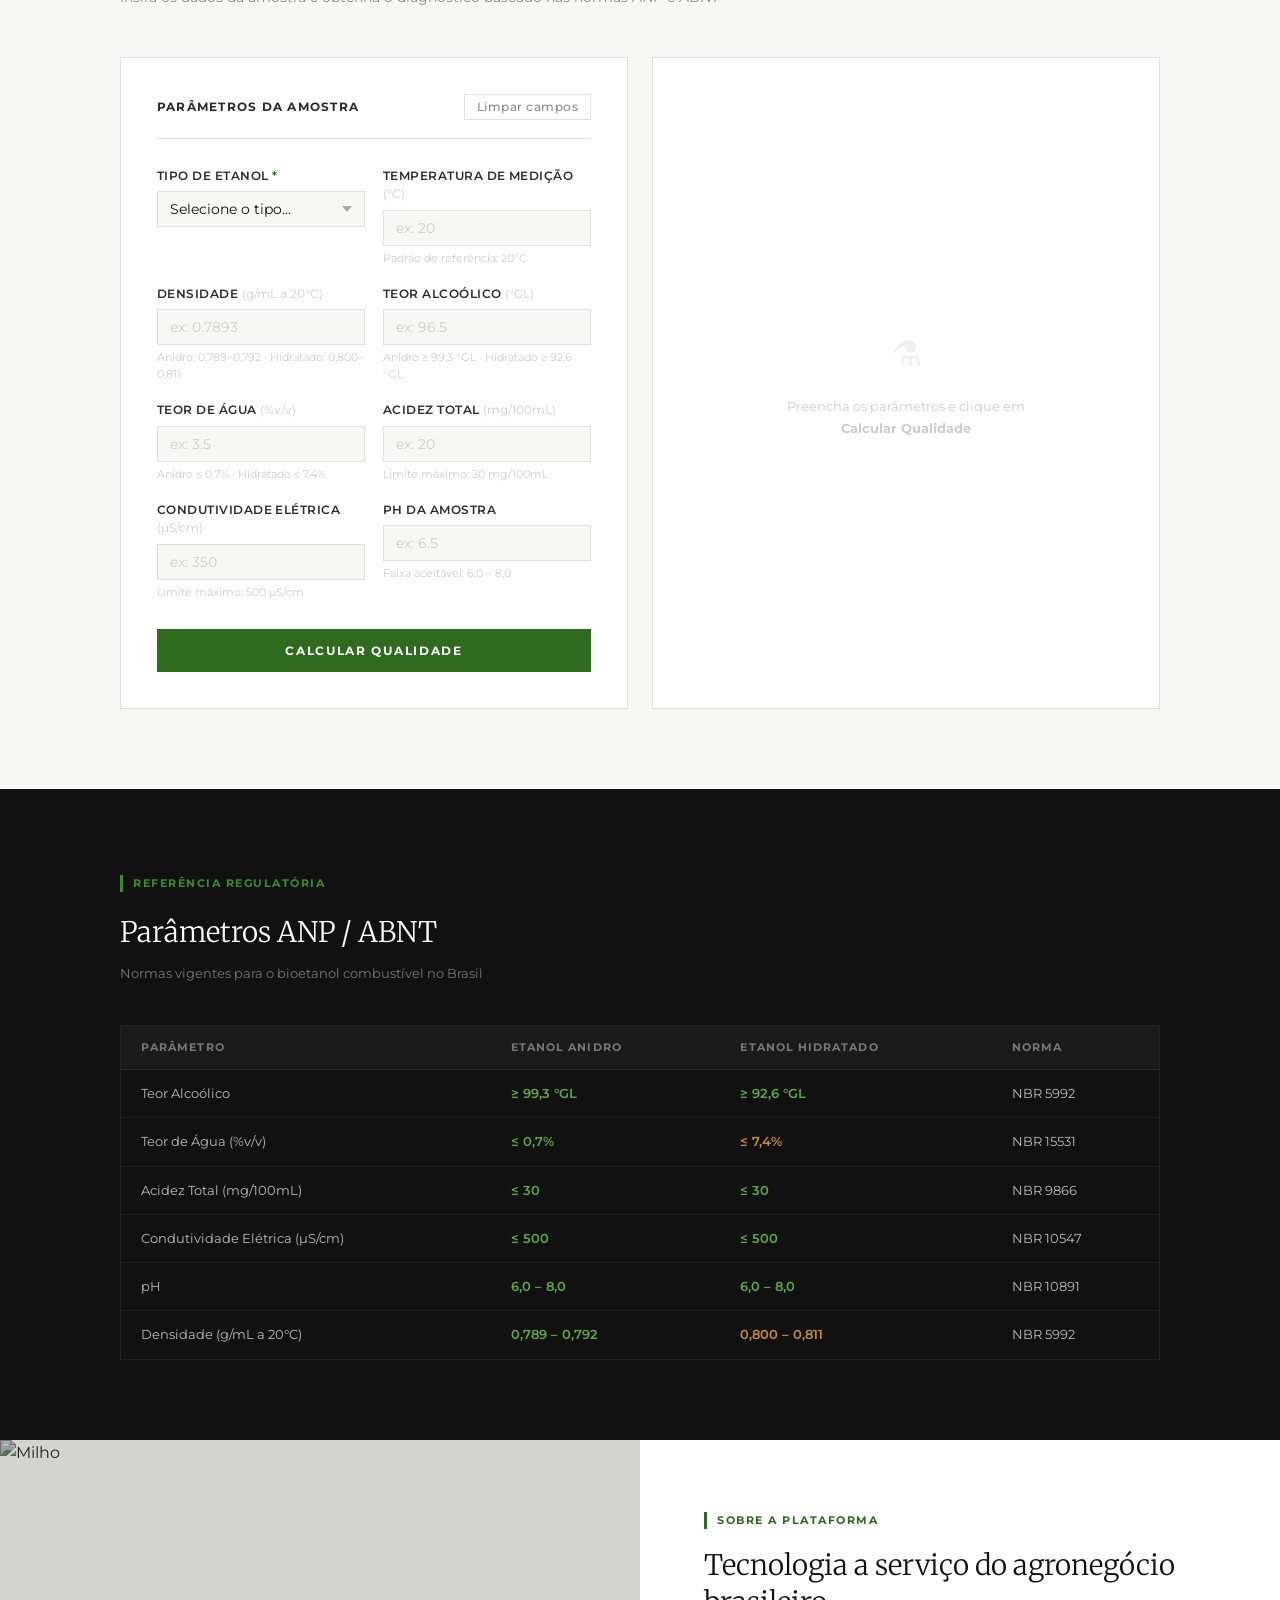
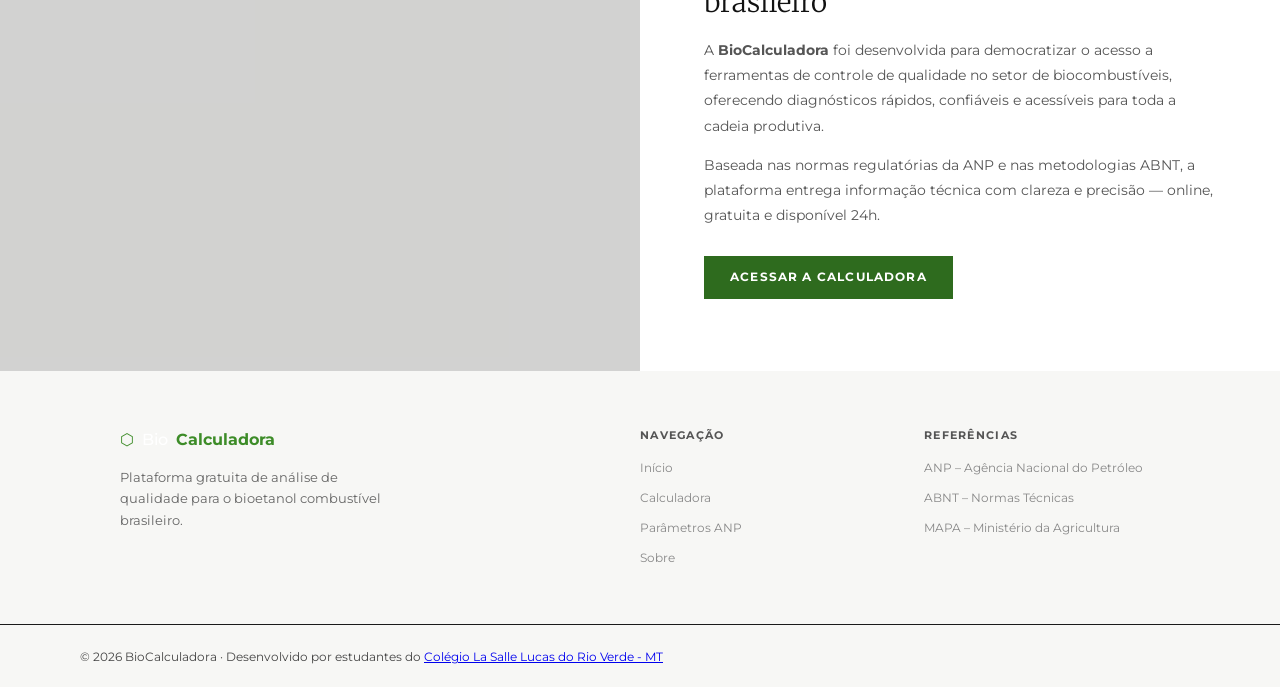
==== commit 3ef3ece6: "Add favicon link to index.html" ====
--- a/index.html
+++ b/index.html
@@ -3,6 +3,7 @@
 <head>
   <meta charset="UTF-8">
   <meta name="viewport" content="width=device-width, initial-scale=1.0">
+  <link rel="icon" type="image/x-icon" href="/favicon.ico">
   <title>BioCalculadora – Qualidade do Bioetanol</title>
   <link rel="stylesheet" href="style.css">
   <link href="https://fonts.googleapis.com/css2?family=Montserrat:wght@300;400;500;600;700&family=Merriweather:ital,wght@0,300;0,400;1,300&display=swap" rel="stylesheet">
--- a/style.css
+++ b/style.css
@@ -767,11 +767,55 @@
   .btn-sobre:hover { background: var(--verde2); }
 
   .label-tag--light { color: var(--verde); border-color: var(--verde); }
-
-  .footer {
-    background: #0e0e0e;
-    border-top: 3px solid var(--verde);
-  }
+.cookie-banner {
+  position: fixed;
+  bottom: 0; left: 0; right: 0;
+  background: #111111;
+  border-top: 2px solid var(--verde);
+  padding: 16px 40px;
+  display: flex;
+  align-items: center;
+  justify-content: space-between;
+  gap: 24px;
+  z-index: 9000;
+  box-shadow: 0 -4px 24px rgba(0,0,0,0.4);
+  flex-wrap: wrap;
+  animation: fadeUp 0.4s ease;
+  transition: transform 0.4s cubic-bezier(0.4, 0, 0.2, 1), opacity 0.4s ease;
+}
+.cookie-left { display: flex; align-items: center; gap: 14px; flex: 1; min-width: 260px; }
+.cookie-icon {
+  width: 36px; height: 36px;
+  border-radius: 50%;
+  background: #1a1a1a;
+  border: 1px solid var(--verde);
+  display: flex; align-items: center; justify-content: center;
+  flex-shrink: 0; font-size: 1rem;
+}
+.cookie-text p { font-size: 0.78rem; color: #aaa; line-height: 1.55; margin: 0; }
+.cookie-text p strong { color: #eee; font-weight: 600; }
+.cookie-text a { color: #5aaa40; text-decoration: none; font-size: 0.72rem; display: inline-block; margin-top: 3px; transition: color 0.15s; }
+.cookie-text a:hover { color: #7dc420; }
+.cookie-btns { display: flex; gap: 10px; align-items: center; flex-shrink: 0; }
+.btn-rejeitar {
+  background: transparent; border: 1px solid #333; color: #888;
+  padding: 9px 20px; font-family: 'Montserrat', sans-serif;
+  font-size: 0.71rem; font-weight: 600; letter-spacing: 0.08em;
+  text-transform: uppercase; cursor: pointer; transition: all 0.15s;
+}
+.btn-rejeitar:hover { border-color: #888; color: #ccc; }
+.btn-aceitar {
+  background: var(--verde); border: 1px solid var(--verde); color: #fff;
+  padding: 9px 22px; font-family: 'Montserrat', sans-serif;
+  font-size: 0.71rem; font-weight: 700; letter-spacing: 0.08em;
+  text-transform: uppercase; cursor: pointer; transition: background 0.15s;
+}
+.btn-aceitar:hover { background: var(--verde2); }
+.cookie-banner.dismissed {
+  transform: translateY(100%);
+  opacity: 0;
+  pointer-events: none;
+}
   .footer-inner {
     max-width: 1200px;
     margin: 0 auto;
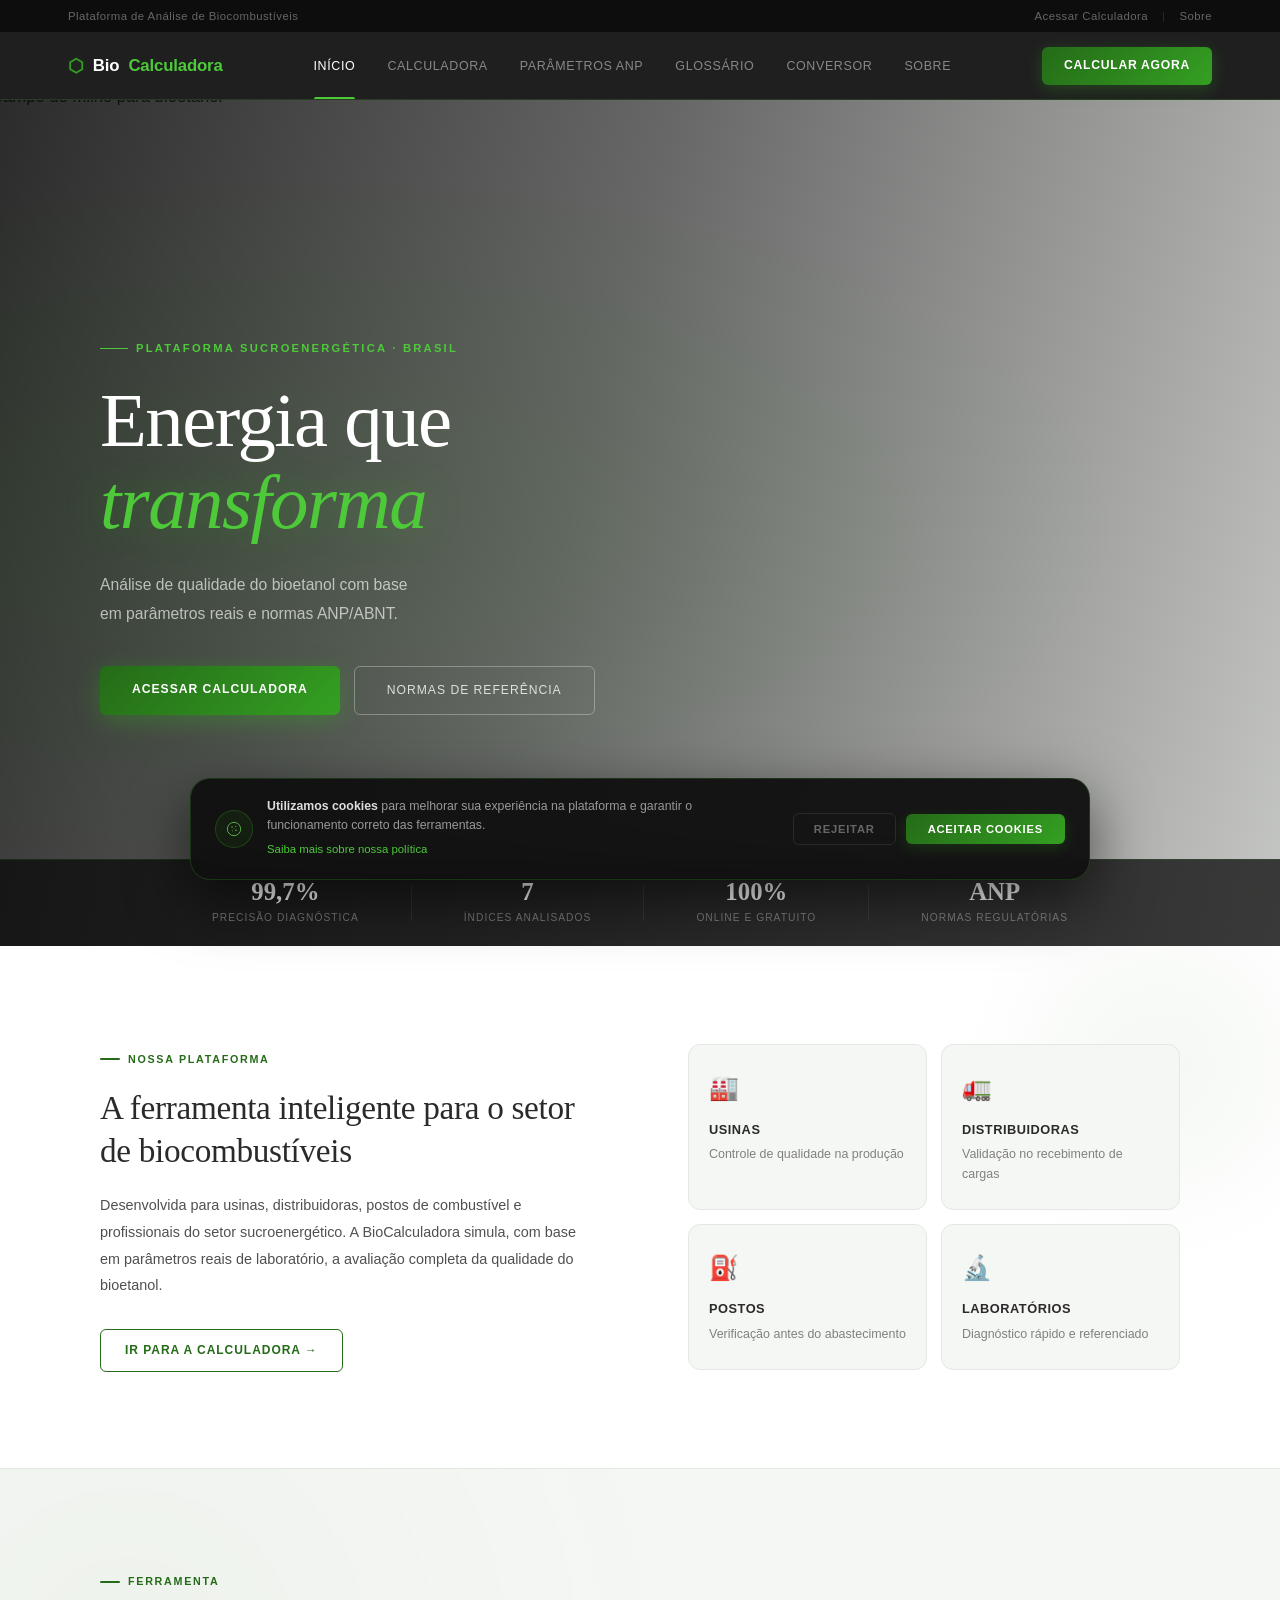
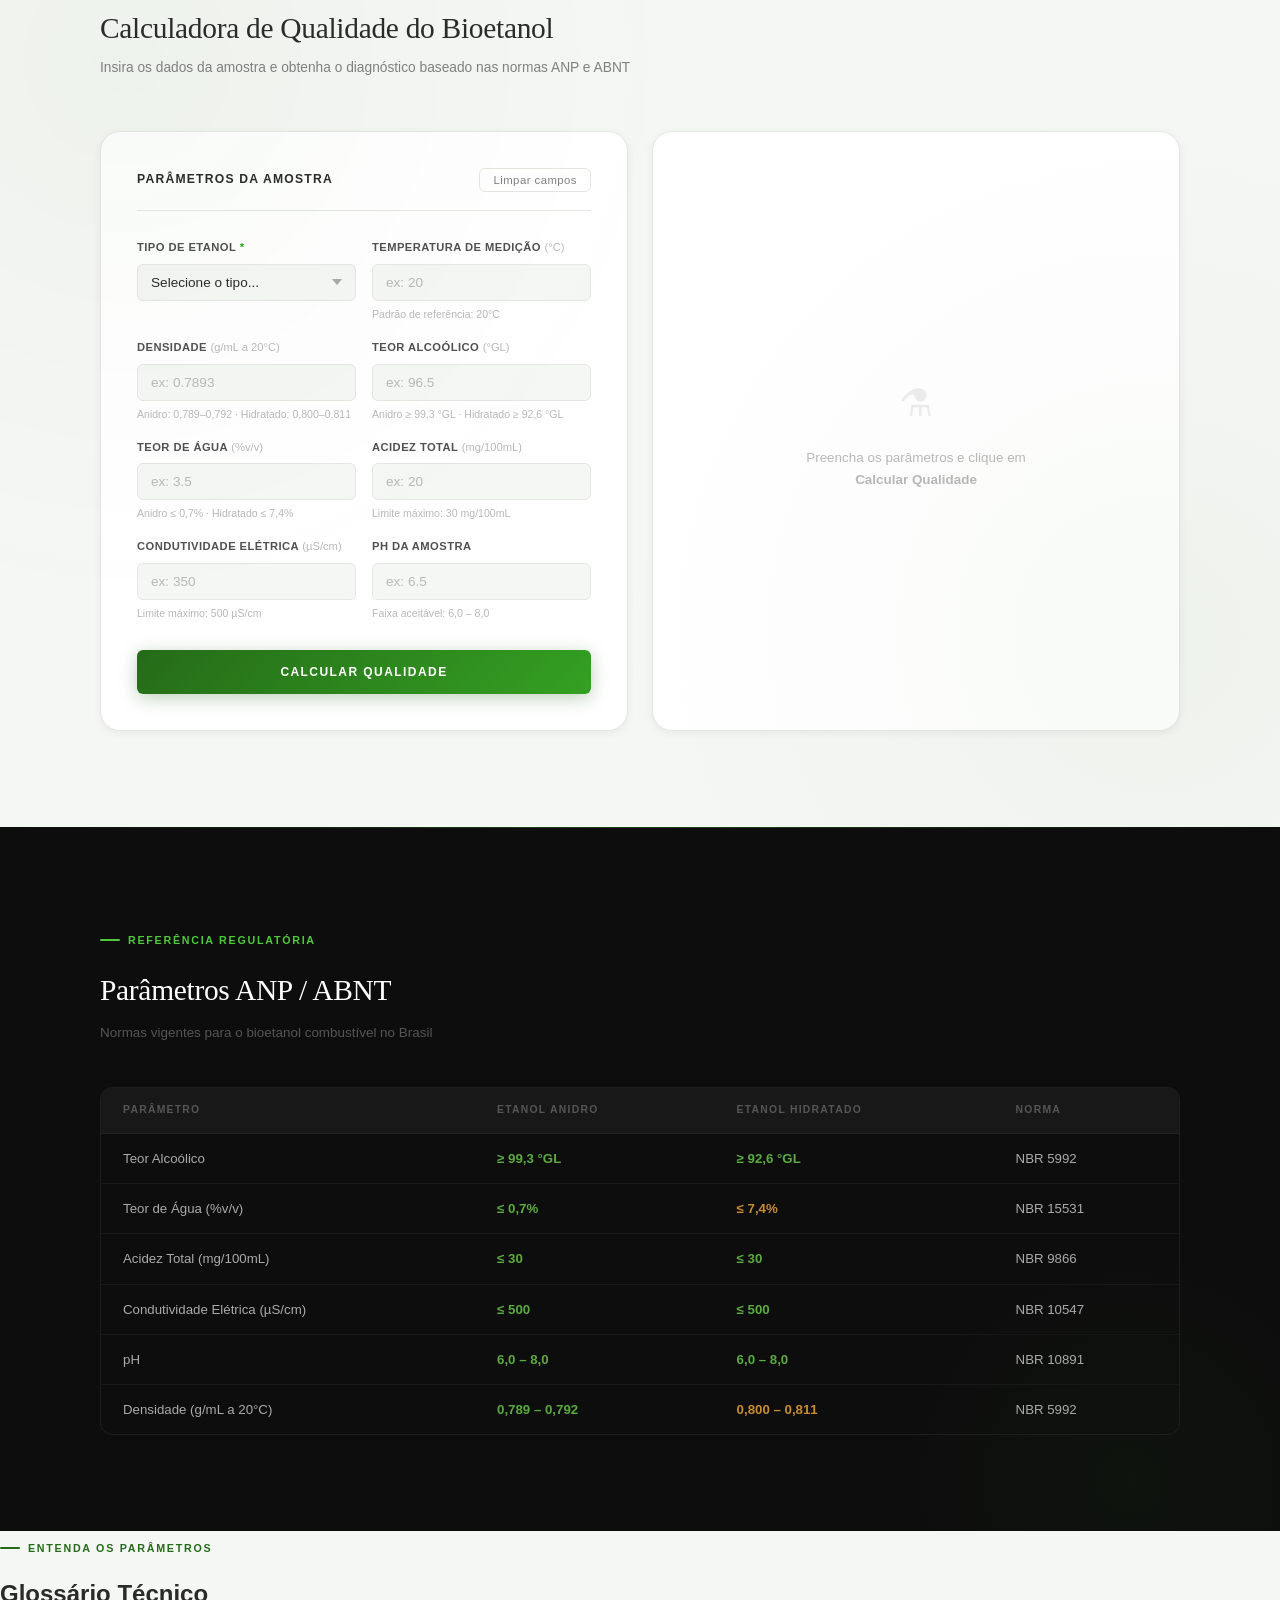
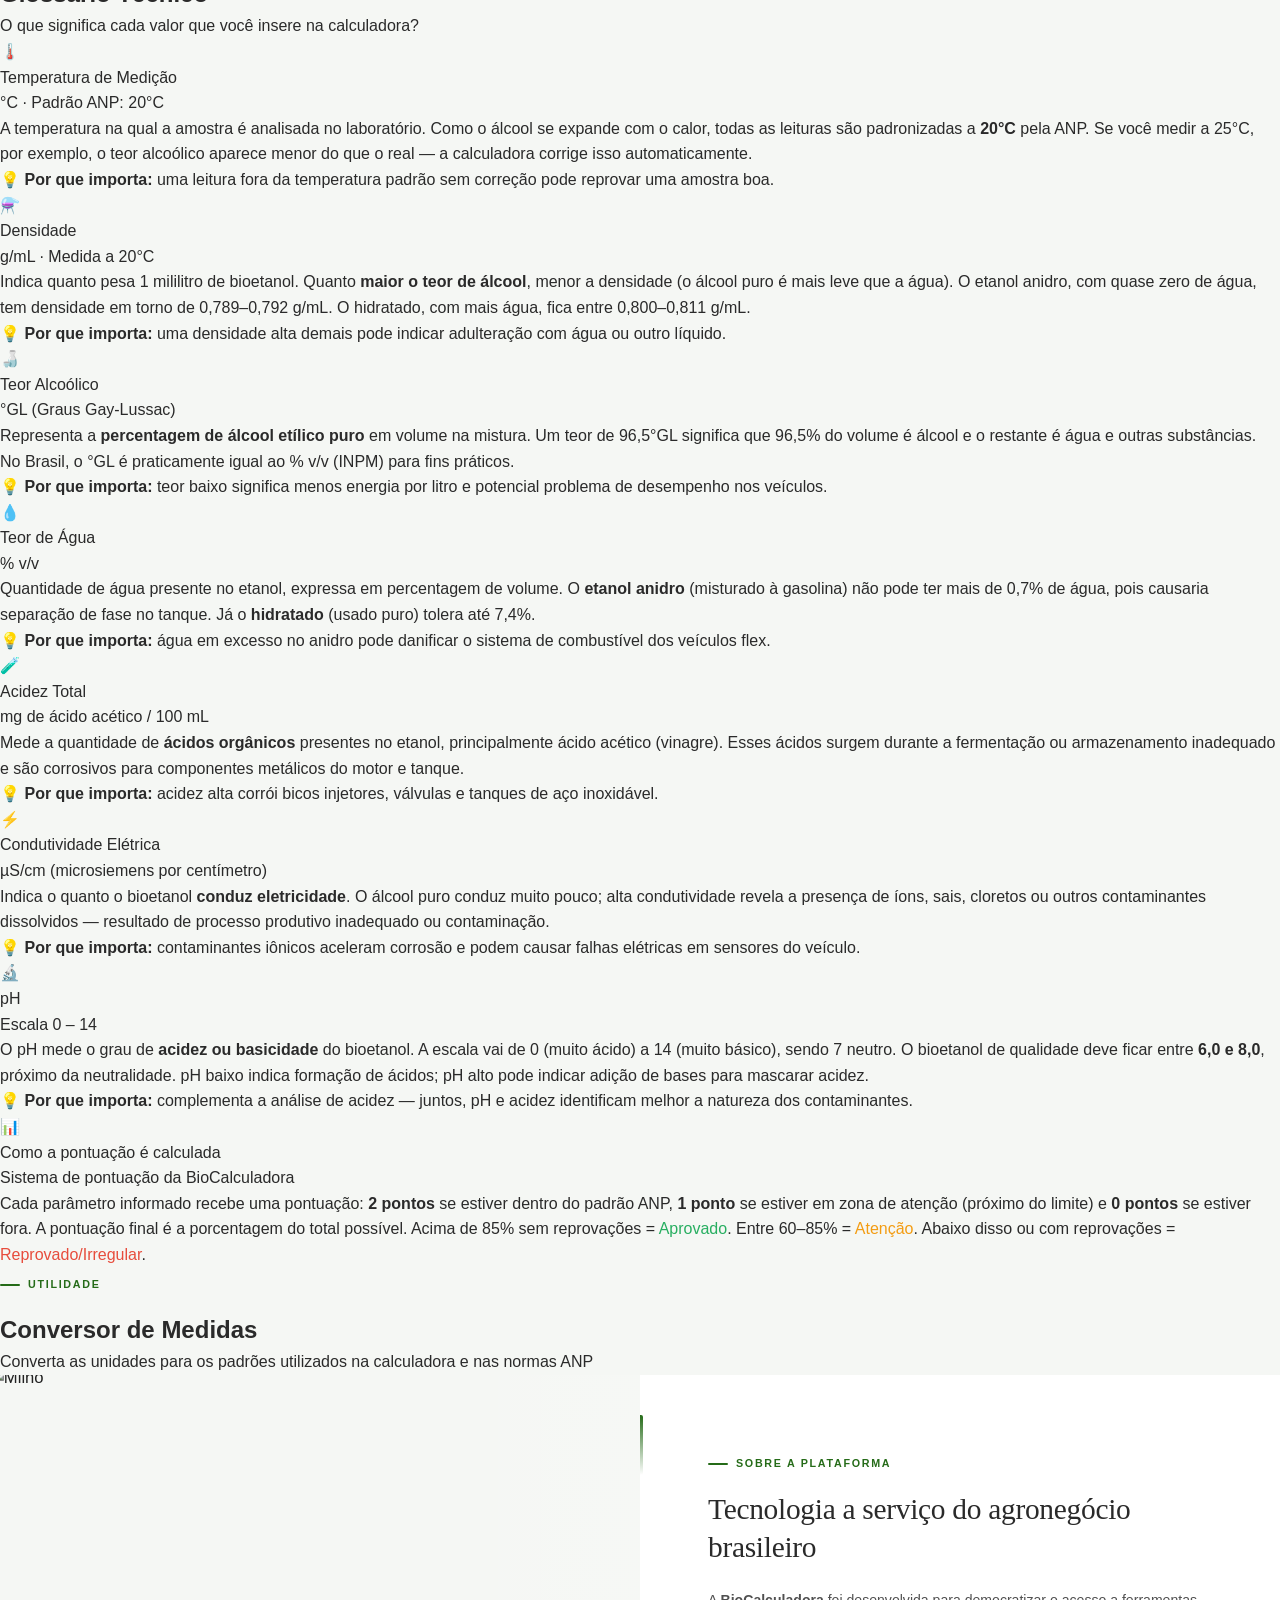
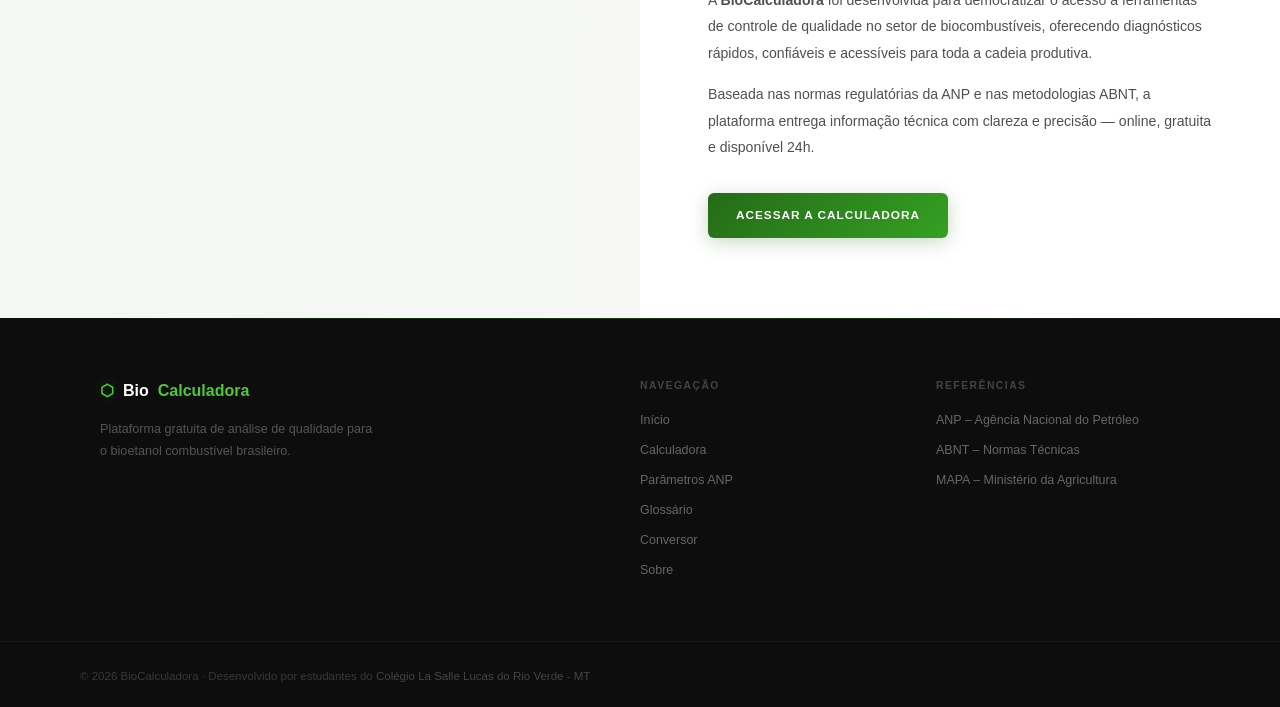
==== commit ee088ebe: "Add glossary and converter sections to index.html" ====
--- a/index.html
+++ b/index.html
@@ -29,6 +29,8 @@
         <a href="#inicio" class="nav-link active">Início</a>
         <a href="#calculadora" class="nav-link">Calculadora</a>
         <a href="#parametros" class="nav-link">Parâmetros ANP</a>
+        <a href="#glossario" class="nav-link">Glossário</a>
+        <a href="#conversor" class="nav-link">Conversor</a>
         <a href="#sobre" class="nav-link">Sobre</a>
       </div>
       <a href="#calculadora" class="nav-cta">Calcular agora</a>
@@ -41,8 +43,12 @@
     <a href="#inicio">Início</a>
     <a href="#calculadora">Calculadora</a>
     <a href="#parametros">Parâmetros ANP</a>
+    <a href="#glossario">Glossário</a>
+    <a href="#conversor">Conversor</a>
     <a href="#sobre">Sobre</a>
   </div>
+
+  <!-- HERO -->
   <section class="hero" id="inicio">
     <div class="hero-img-wrap">
       <img
@@ -52,7 +58,6 @@
       >
       <div class="hero-overlay"></div>
     </div>
-
     <div class="hero-content">
       <p class="hero-eyebrow">Plataforma Sucroenergética · Brasil</p>
       <h1 class="hero-title">
@@ -68,7 +73,6 @@
         <a href="#parametros" class="btn-hero-ghost">Normas de referência</a>
       </div>
     </div>
-
     <div class="hero-stats-bar">
       <div class="hstat">
         <span class="hstat-num">99,7%</span>
@@ -91,6 +95,8 @@
       </div>
     </div>
   </section>
+
+  <!-- INTRO -->
   <section class="intro-section">
     <div class="intro-inner">
       <div class="intro-text">
@@ -127,6 +133,8 @@
       </div>
     </div>
   </section>
+
+  <!-- CALCULADORA -->
   <section class="calc-section" id="calculadora">
     <div class="calc-header">
       <span class="label-tag">Ferramenta</span>
@@ -135,12 +143,12 @@
     </div>
 
     <div class="calc-container">
+      <!-- Painel de inputs -->
       <div class="calc-inputs">
         <div class="cinput-header">
           <h3>Parâmetros da Amostra</h3>
           <button class="btn-clear" onclick="limparCampos()">Limpar campos</button>
         </div>
-
         <div class="input-grid">
           <div class="field-wrap">
             <label>Tipo de Etanol <span class="req">*</span></label>
@@ -150,54 +158,48 @@
               <option value="hidratado">Etanol Hidratado (≥ 92,6 °GL)</option>
             </select>
           </div>
-
           <div class="field-wrap">
             <label>Temperatura de Medição <span class="unit">(°C)</span></label>
             <input type="number" id="temperatura" placeholder="ex: 20" step="0.1" min="0" max="60">
             <div class="field-hint">Padrão de referência: 20°C</div>
           </div>
-
           <div class="field-wrap">
             <label>Densidade <span class="unit">(g/mL a 20°C)</span></label>
             <input type="number" id="densidade" placeholder="ex: 0.7893" step="0.0001" min="0.7" max="0.9">
             <div class="field-hint">Anidro: 0,789–0,792 · Hidratado: 0,800–0,811</div>
           </div>
-
           <div class="field-wrap">
             <label>Teor Alcoólico <span class="unit">(°GL)</span></label>
             <input type="number" id="teor" placeholder="ex: 96.5" step="0.1" min="0" max="100">
             <div class="field-hint">Anidro ≥ 99,3 °GL · Hidratado ≥ 92,6 °GL</div>
           </div>
-
           <div class="field-wrap">
             <label>Teor de Água <span class="unit">(%v/v)</span></label>
             <input type="number" id="agua" placeholder="ex: 3.5" step="0.1" min="0" max="100">
             <div class="field-hint">Anidro ≤ 0,7% · Hidratado ≤ 7,4%</div>
           </div>
-
           <div class="field-wrap">
             <label>Acidez Total <span class="unit">(mg/100mL)</span></label>
             <input type="number" id="acidez" placeholder="ex: 20" step="1" min="0" max="300">
             <div class="field-hint">Limite máximo: 30 mg/100mL</div>
           </div>
-
           <div class="field-wrap">
             <label>Condutividade Elétrica <span class="unit">(µS/cm)</span></label>
             <input type="number" id="condutividade" placeholder="ex: 350" step="1" min="0" max="1000">
             <div class="field-hint">Limite máximo: 500 µS/cm</div>
           </div>
-
           <div class="field-wrap">
             <label>pH da Amostra</label>
             <input type="number" id="ph" placeholder="ex: 6.5" step="0.1" min="0" max="14">
             <div class="field-hint">Faixa aceitável: 6,0 – 8,0</div>
           </div>
         </div>
-
         <button class="btn-calcular" onclick="calcular()">
           Calcular Qualidade
         </button>
       </div>
+
+      <!-- Painel de resultados com abas -->
       <div class="calc-resultado" id="resultado">
         <div class="resultado-placeholder" id="placeholder">
           <div class="placeholder-icon">⚗</div>
@@ -205,6 +207,7 @@
         </div>
 
         <div class="resultado-content" id="resultadoContent" style="display:none">
+          <!-- Cabeçalho de resultado -->
           <div class="res-topo">
             <div>
               <div class="res-label">Resultado da Análise</div>
@@ -220,18 +223,45 @@
             <div class="res-barra-leg" id="statusScore">0 / 0 pts</div>
           </div>
 
-          <div class="indicadores-grid" id="indicadoresGrid"></div>
-
-          <div class="res-obs" id="resultadoObs"></div>
-
-          <div class="res-actions">
-            <button onclick="exportarPDF()" class="btn-export">Exportar relatório</button>
-            <button onclick="novoCalculo()" class="btn-novo">Nova análise</button>
-          </div>
-        </div>
-      </div>
-    </div>
-  </section>
+          <!-- Tabs do resultado -->
+          <div class="res-tabs">
+            <button class="tab-btn active" data-tab="tab-resultados">📊 Indicadores</button>
+            <button class="tab-btn" data-tab="tab-grafico">📈 Gráfico</button>
+          </div>
+
+          <!-- Tab: Indicadores -->
+          <div class="tab-pane active" id="tab-resultados">
+            <div class="indicadores-grid" id="indicadoresGrid"></div>
+            <div class="res-obs" id="resultadoObs"></div>
+            <div class="res-actions">
+              <button onclick="exportarPDF()" class="btn-export">Exportar relatório</button>
+              <button onclick="novoCalculo()" class="btn-novo">Nova análise</button>
+            </div>
+          </div>
+
+          <!-- Tab: Gráfico -->
+          <div class="tab-pane" id="tab-grafico">
+            <div class="chart-header">
+              <span class="chart-title">Distribuição dos parâmetros analisados</span>
+              <span class="chart-sub">Comparativo com os limites ANP</span>
+            </div>
+            <div id="chartArea" class="chart-area"></div>
+            <div class="chart-legend">
+              <span class="leg-item leg-ok">● Dentro do padrão</span>
+              <span class="leg-item leg-warn">● Atenção</span>
+              <span class="leg-item leg-bad">● Fora do padrão</span>
+            </div>
+            <div class="res-actions" style="margin-top:16px">
+              <button onclick="exportarPDF()" class="btn-export">Exportar relatório</button>
+              <button onclick="novoCalculo()" class="btn-novo">Nova análise</button>
+            </div>
+          </div>
+        </div>
+      </div>
+    </div>
+  </section>
+
+  <!-- PARÂMETROS ANP -->
   <section class="params-section" id="parametros">
     <div class="params-inner">
       <div class="params-header">
@@ -261,6 +291,148 @@
       </div>
     </div>
   </section>
+
+  <!-- GLOSSÁRIO DE PARÂMETROS -->
+  <section class="glossario-section" id="glossario">
+    <div class="glossario-inner">
+      <div class="glossario-header">
+        <span class="label-tag">Entenda os parâmetros</span>
+        <h2>Glossário Técnico</h2>
+        <p>O que significa cada valor que você insere na calculadora?</p>
+      </div>
+
+      <div class="gloss-grid">
+
+        <div class="gloss-card">
+          <div class="gloss-card-top">
+            <span class="gloss-icon">🌡️</span>
+            <div>
+              <div class="gloss-name">Temperatura de Medição</div>
+              <div class="gloss-unit">°C · Padrão ANP: 20°C</div>
+            </div>
+          </div>
+          <p class="gloss-desc">
+            A temperatura na qual a amostra é analisada no laboratório. Como o álcool se expande com o calor, todas as leituras são padronizadas a <strong>20°C</strong> pela ANP. Se você medir a 25°C, por exemplo, o teor alcoólico aparece menor do que o real — a calculadora corrige isso automaticamente.
+          </p>
+          <div class="gloss-tip">💡 <strong>Por que importa:</strong> uma leitura fora da temperatura padrão sem correção pode reprovar uma amostra boa.</div>
+        </div>
+
+        <div class="gloss-card">
+          <div class="gloss-card-top">
+            <span class="gloss-icon">⚗️</span>
+            <div>
+              <div class="gloss-name">Densidade</div>
+              <div class="gloss-unit">g/mL · Medida a 20°C</div>
+            </div>
+          </div>
+          <p class="gloss-desc">
+            Indica quanto pesa 1 mililitro de bioetanol. Quanto <strong>maior o teor de álcool</strong>, menor a densidade (o álcool puro é mais leve que a água). O etanol anidro, com quase zero de água, tem densidade em torno de 0,789–0,792 g/mL. O hidratado, com mais água, fica entre 0,800–0,811 g/mL.
+          </p>
+          <div class="gloss-tip">💡 <strong>Por que importa:</strong> uma densidade alta demais pode indicar adulteração com água ou outro líquido.</div>
+        </div>
+
+        <div class="gloss-card">
+          <div class="gloss-card-top">
+            <span class="gloss-icon">🍶</span>
+            <div>
+              <div class="gloss-name">Teor Alcoólico</div>
+              <div class="gloss-unit">°GL (Graus Gay-Lussac)</div>
+            </div>
+          </div>
+          <p class="gloss-desc">
+            Representa a <strong>percentagem de álcool etílico puro</strong> em volume na mistura. Um teor de 96,5°GL significa que 96,5% do volume é álcool e o restante é água e outras substâncias. No Brasil, o °GL é praticamente igual ao % v/v (INPM) para fins práticos.
+          </p>
+          <div class="gloss-tip">💡 <strong>Por que importa:</strong> teor baixo significa menos energia por litro e potencial problema de desempenho nos veículos.</div>
+        </div>
+
+        <div class="gloss-card">
+          <div class="gloss-card-top">
+            <span class="gloss-icon">💧</span>
+            <div>
+              <div class="gloss-name">Teor de Água</div>
+              <div class="gloss-unit">% v/v</div>
+            </div>
+          </div>
+          <p class="gloss-desc">
+            Quantidade de água presente no etanol, expressa em percentagem de volume. O <strong>etanol anidro</strong> (misturado à gasolina) não pode ter mais de 0,7% de água, pois causaria separação de fase no tanque. Já o <strong>hidratado</strong> (usado puro) tolera até 7,4%.
+          </p>
+          <div class="gloss-tip">💡 <strong>Por que importa:</strong> água em excesso no anidro pode danificar o sistema de combustível dos veículos flex.</div>
+        </div>
+
+        <div class="gloss-card">
+          <div class="gloss-card-top">
+            <span class="gloss-icon">🧪</span>
+            <div>
+              <div class="gloss-name">Acidez Total</div>
+              <div class="gloss-unit">mg de ácido acético / 100 mL</div>
+            </div>
+          </div>
+          <p class="gloss-desc">
+            Mede a quantidade de <strong>ácidos orgânicos</strong> presentes no etanol, principalmente ácido acético (vinagre). Esses ácidos surgem durante a fermentação ou armazenamento inadequado e são corrosivos para componentes metálicos do motor e tanque.
+          </p>
+          <div class="gloss-tip">💡 <strong>Por que importa:</strong> acidez alta corrói bicos injetores, válvulas e tanques de aço inoxidável.</div>
+        </div>
+
+        <div class="gloss-card">
+          <div class="gloss-card-top">
+            <span class="gloss-icon">⚡</span>
+            <div>
+              <div class="gloss-name">Condutividade Elétrica</div>
+              <div class="gloss-unit">µS/cm (microsiemens por centímetro)</div>
+            </div>
+          </div>
+          <p class="gloss-desc">
+            Indica o quanto o bioetanol <strong>conduz eletricidade</strong>. O álcool puro conduz muito pouco; alta condutividade revela a presença de íons, sais, cloretos ou outros contaminantes dissolvidos — resultado de processo produtivo inadequado ou contaminação.
+          </p>
+          <div class="gloss-tip">💡 <strong>Por que importa:</strong> contaminantes iônicos aceleram corrosão e podem causar falhas elétricas em sensores do veículo.</div>
+        </div>
+
+        <div class="gloss-card">
+          <div class="gloss-card-top">
+            <span class="gloss-icon">🔬</span>
+            <div>
+              <div class="gloss-name">pH</div>
+              <div class="gloss-unit">Escala 0 – 14</div>
+            </div>
+          </div>
+          <p class="gloss-desc">
+            O pH mede o grau de <strong>acidez ou basicidade</strong> do bioetanol. A escala vai de 0 (muito ácido) a 14 (muito básico), sendo 7 neutro. O bioetanol de qualidade deve ficar entre <strong>6,0 e 8,0</strong>, próximo da neutralidade. pH baixo indica formação de ácidos; pH alto pode indicar adição de bases para mascarar acidez.
+          </p>
+          <div class="gloss-tip">💡 <strong>Por que importa:</strong> complementa a análise de acidez — juntos, pH e acidez identificam melhor a natureza dos contaminantes.</div>
+        </div>
+
+        <div class="gloss-card gloss-card--wide">
+          <div class="gloss-card-top">
+            <span class="gloss-icon">📊</span>
+            <div>
+              <div class="gloss-name">Como a pontuação é calculada</div>
+              <div class="gloss-unit">Sistema de pontuação da BioCalculadora</div>
+            </div>
+          </div>
+          <p class="gloss-desc">
+            Cada parâmetro informado recebe uma pontuação: <strong>2 pontos</strong> se estiver dentro do padrão ANP, <strong>1 ponto</strong> se estiver em zona de atenção (próximo do limite) e <strong>0 pontos</strong> se estiver fora. A pontuação final é a porcentagem do total possível. Acima de 85% sem reprovações = <span style="color:#27ae60">Aprovado</span>. Entre 60–85% = <span style="color:#f39c12">Atenção</span>. Abaixo disso ou com reprovações = <span style="color:#e74c3c">Reprovado/Irregular</span>.
+          </p>
+        </div>
+
+      </div>
+    </div>
+  </section>
+
+  <!-- CONVERSOR DE MEDIDAS -->
+  <section class="conversor-section" id="conversor">
+    <div class="conversor-inner">
+      <div class="conversor-header">
+        <span class="label-tag">Utilidade</span>
+        <h2>Conversor de Medidas</h2>
+        <p>Converta as unidades para os padrões utilizados na calculadora e nas normas ANP</p>
+      </div>
+      <div id="conversorContent" class="conversor-grid">
+        <!-- Preenchido via JS -->
+      </div>
+    </div>
+  </section>
+
+  <!-- SOBRE -->
   <section class="sobre-section" id="sobre">
     <div class="sobre-img-wrap">
       <img src="https://blog.edenredmobilidade.com.br/wp-content/uploads/2024/07/Etanol-combustivel-sustentavel-que-transforma-o-futuro-da-energia-scaled.jpg" alt="Milho">
@@ -274,6 +446,8 @@
       <a href="#calculadora" class="btn-sobre">Acessar a Calculadora</a>
     </div>
   </section>
+
+  <!-- FOOTER -->
   <footer class="footer">
     <div class="footer-inner">
       <div class="footer-col">
@@ -287,30 +461,10 @@
         <a href="#inicio">Início</a>
         <a href="#calculadora">Calculadora</a>
         <a href="#parametros">Parâmetros ANP</a>
+        <a href="#glossario">Glossário</a>
+        <a href="#conversor">Conversor</a>
         <a href="#sobre">Sobre</a>
       </div>
-      <div class="cookie-banner" id="cookieBanner">
-  <div class="cookie-left">
-    <div class="cookie-icon">
-      <svg width="16" height="16" viewBox="0 0 24 24" fill="none" xmlns="http://www.w3.org/2000/svg">
-        <circle cx="12" cy="12" r="10" stroke="#5aaa40" stroke-width="1.5"/>
-        <circle cx="9" cy="9" r="1.2" fill="#5aaa40"/>
-        <circle cx="14.5" cy="8" r="0.9" fill="#5aaa40"/>
-        <circle cx="15" cy="14" r="1.2" fill="#5aaa40"/>
-        <circle cx="9.5" cy="14.5" r="0.8" fill="#5aaa40"/>
-        <circle cx="12" cy="11.5" r="0.7" fill="#5aaa40"/>
-      </svg>
-    </div>
-    <div class="cookie-text">
-      <p><strong>Utilizamos cookies</strong> para melhorar sua experiência na plataforma e garantir o funcionamento correto das ferramentas.</p>
-      <a href="#">Saiba mais sobre nossa política</a>
-    </div>
-  </div>
-  <div class="cookie-btns">
-    <button class="btn-rejeitar" onclick="handleCookie('rejeitar')">Rejeitar</button>
-    <button class="btn-aceitar" onclick="handleCookie('aceitar')">Aceitar cookies</button>
-  </div>
-</div>
       <div class="footer-col">
         <strong>Referências</strong>
         <a href="https://atosoficiais.com.br/anp/resolucao-n-907-2022-dispoe-sobre-as-especificacoes-do-etanol-combustivel-e-suas-regras-de-comercializacao-em-todo-o-territorio-nacional?origin=instituicao">ANP – Agência Nacional do Petróleo</a>
@@ -323,6 +477,29 @@
     </div>
   </footer>
 
+  <div class="cookie-banner" id="cookieBanner">
+    <div class="cookie-left">
+      <div class="cookie-icon">
+        <svg width="16" height="16" viewBox="0 0 24 24" fill="none" xmlns="http://www.w3.org/2000/svg">
+          <circle cx="12" cy="12" r="10" stroke="#5aaa40" stroke-width="1.5"/>
+          <circle cx="9" cy="9" r="1.2" fill="#5aaa40"/>
+          <circle cx="14.5" cy="8" r="0.9" fill="#5aaa40"/>
+          <circle cx="15" cy="14" r="1.2" fill="#5aaa40"/>
+          <circle cx="9.5" cy="14.5" r="0.8" fill="#5aaa40"/>
+          <circle cx="12" cy="11.5" r="0.7" fill="#5aaa40"/>
+        </svg>
+      </div>
+      <div class="cookie-text">
+        <p><strong>Utilizamos cookies</strong> para melhorar sua experiência na plataforma e garantir o funcionamento correto das ferramentas.</p>
+        <a href="#">Saiba mais sobre nossa política</a>
+      </div>
+    </div>
+    <div class="cookie-btns">
+      <button class="btn-rejeitar" onclick="handleCookie('rejeitar')">Rejeitar</button>
+      <button class="btn-aceitar" onclick="handleCookie('aceitar')">Aceitar cookies</button>
+    </div>
+  </div>
+
   <script src="script.js"></script>
 </body>
 </html>
--- a/style.css
+++ b/style.css
@@ -1,894 +1,1166 @@
-
-  *, *::before, *::after { box-sizing: border-box; margin: 0; padding: 0; }
-
-  :root {
-    --verde:        #2e6b1e;
-    --verde2:       #3d8c28;
-    --verde-claro:  #e8f3e4;
-    --verde-borda:  #b8d8a8;
-    --preto:        #111111;
-    --cinza1:       #2c2c2c;
-    --cinza2:       #555555;
-    --cinza3:       #888888;
-    --cinza4:       #cccccc;
-    --borda:        #e0e0e0;
-    --fundo:        #f7f7f5;
-    --branco:       #ffffff;
-    --ok:           #1e6b0e;
-    --warn:         #8a5500;
-    --bad:          #b01a0a;
-    --radius:       4px;
-  }
-
-  html { scroll-behavior: smooth; }
-
-  body {
-    font-family: 'Montserrat', sans-serif;
-    background: var(--fundo);
-    color: var(--cinza1);
-    overflow-x: hidden;
-    line-height: 1.6;
-  }
-
-  .topo-inst {
-    background: var(--preto);
-    color: #aaa;
-    font-size: 0.72rem;
-    letter-spacing: 0.04em;
-    border-bottom: 1px solid #222;
-  }
-  .topo-inner {
-    max-width: 1200px;
-    margin: 0 auto;
-    padding: 7px 40px;
-    display: flex;
-    justify-content: space-between;
-    align-items: center;
-  }
-  .topo-links { display: flex; gap: 12px; align-items: center; }
-  .topo-links a { color: #aaa; text-decoration: none; transition: color 0.15s; }
-  .topo-links a:hover { color: #fff; }
-  .topo-sep { color: #444; }
-
-  .navbar {
-    position: sticky;
-    top: 0;
-    z-index: 1000;
-    background: var(--preto);
-    border-bottom: 3px solid var(--verde);
-  }
-
-  .nav-inner {
-    max-width: 1200px;
-    margin: 0 auto;
-    padding: 0 40px;
-    height: 64px;
-    display: flex;
-    align-items: center;
-    justify-content: space-between;
-  }
-
-  .nav-logo {
-    display: flex;
-    align-items: center;
-    gap: 8px;
-    text-decoration: none;
-    color: #fff;
-    font-size: 1.05rem;
-    font-weight: 500;
-    letter-spacing: 0.01em;
-  }
-  .logo-leaf { color: var(--verde2); font-size: 1rem; }
-  .nav-logo strong { color: var(--verde2); font-weight: 700; }
-
-  .nav-links { display: flex; }
-
-  .nav-link {
-    display: block;
-    padding: 0 18px;
-    line-height: 64px;
-    color: #bbb;
-    text-decoration: none;
-    font-size: 0.8rem;
-    font-weight: 500;
-    letter-spacing: 0.06em;
-    text-transform: uppercase;
-    transition: color 0.15s;
-    border-bottom: 3px solid transparent;
-    margin-bottom: -3px;
-  }
-  .nav-link:hover { color: #fff; }
-  .nav-link.active { color: #fff; border-bottom-color: var(--verde2); }
-
-  .nav-cta {
-    background: var(--verde);
-    color: #fff;
-    padding: 9px 22px;
-    font-size: 0.78rem;
-    font-weight: 600;
-    letter-spacing: 0.07em;
-    text-transform: uppercase;
-    text-decoration: none;
-    transition: background 0.15s;
-  }
-  .nav-cta:hover { background: var(--verde2); }
-
-  .hamburger {
-    display: none;
-    flex-direction: column;
-    gap: 5px;
-    background: none;
-    border: none;
-    cursor: pointer;
-    padding: 4px;
-  }
-  .hamburger span {
-    display: block;
-    width: 22px;
-    height: 2px;
-    background: #fff;
-    transition: all 0.2s;
-  }
-
-  .mobile-menu {
-    display: none;
-    position: fixed;
-    top: 64px; left: 0; right: 0;
-    background: var(--preto);
-    border-bottom: 2px solid var(--verde);
-    flex-direction: column;
-    z-index: 999;
-  }
-  .mobile-menu a {
-    padding: 14px 24px;
-    color: #ccc;
-    text-decoration: none;
-    font-size: 0.82rem;
-    font-weight: 500;
-    text-transform: uppercase;
-    letter-spacing: 0.06em;
-    border-bottom: 1px solid #222;
-    transition: color 0.12s;
-  }
-  .mobile-menu a:hover { color: #fff; }
-  .mobile-menu.open { display: flex; }
-
-  .hero {
-    position: relative;
-    height: 92vh;
-    min-height: 560px;
-    display: flex;
-    flex-direction: column;
-    justify-content: center;
-    overflow: hidden;
-  }
-
-  .hero-img-wrap {
-    position: absolute;
-    inset: 0;
-  }
-  .hero-img {
-    width: 100%;
-    height: 100%;
-    object-fit: cover;
-    object-position: center 40%;
-    display: block;
-  }
-  .hero-overlay {
-    position: absolute;
-    inset: 0;
-    background: linear-gradient(
-      to right,
-      rgba(0,0,0,0.78) 0%,
-      rgba(0,0,0,0.55) 50%,
-      rgba(0,0,0,0.2) 100%
-    );
-  }
-
-  .hero-content {
-    position: relative;
-    z-index: 2;
-    max-width: 1200px;
-    margin: 0 auto;
-    padding: 0 80px;
-    width: 100%;
-  }
-
-  .hero-eyebrow {
-    color: var(--verde2);
-    font-size: 0.72rem;
-    font-weight: 600;
-    letter-spacing: 0.18em;
-    text-transform: uppercase;
-    margin-bottom: 20px;
-    opacity: 0;
-    animation: fadeUp 0.6s 0.1s ease forwards;
-  }
-
-  .hero-title {
-    font-family: 'Merriweather', serif;
-    font-size: clamp(2.8rem, 5.5vw, 5rem);
-    font-weight: 300;
-    color: #fff;
-    line-height: 1.1;
-    margin-bottom: 24px;
-    opacity: 0;
-    animation: fadeUp 0.6s 0.2s ease forwards;
-  }
-  .hero-title em {
-    font-style: italic;
-    color: var(--verde2);
-  }
-
-  .hero-sub {
-    font-size: 0.95rem;
-    color: rgba(255,255,255,0.75);
-    line-height: 1.75;
-    margin-bottom: 36px;
-    font-weight: 300;
-    opacity: 0;
-    animation: fadeUp 0.6s 0.3s ease forwards;
-  }
-
-  .hero-actions {
-    display: flex;
-    gap: 14px;
-    opacity: 0;
-    animation: fadeUp 0.6s 0.4s ease forwards;
-  }
-
-  .btn-hero-primary {
-    background: var(--verde);
-    color: #fff;
-    padding: 13px 30px;
-    font-size: 0.78rem;
-    font-weight: 600;
-    letter-spacing: 0.1em;
-    text-transform: uppercase;
-    text-decoration: none;
-    transition: background 0.15s;
-  }
-  .btn-hero-primary:hover { background: var(--verde2); }
-
-  .btn-hero-ghost {
-    border: 1px solid rgba(255,255,255,0.45);
-    color: rgba(255,255,255,0.85);
-    padding: 13px 30px;
-    font-size: 0.78rem;
-    font-weight: 500;
-    letter-spacing: 0.08em;
-    text-transform: uppercase;
-    text-decoration: none;
-    transition: all 0.15s;
-  }
-  .btn-hero-ghost:hover { border-color: #fff; color: #fff; }
-
-  .hero-stats-bar {
-    position: absolute;
-    bottom: 0; left: 0; right: 0;
-    z-index: 2;
-    background: rgba(0,0,0,0.72);
-    backdrop-filter: blur(8px);
-    border-top: 1px solid rgba(255,255,255,0.08);
-    display: flex;
-    justify-content: center;
-    align-items: center;
-    gap: 0;
-    opacity: 0;
-    animation: fadeUp 0.5s 0.5s ease forwards;
-  }
-
-  .hstat {
-    padding: 18px 48px;
-    display: flex;
-    flex-direction: column;
-    align-items: center;
-    gap: 4px;
-  }
-  .hstat-num {
-    font-size: 1.5rem;
-    font-weight: 700;
-    color: #fff;
-    line-height: 1;
-    font-family: 'Merriweather', serif;
-  }
-  .hstat-label {
-    font-size: 0.66rem;
-    color: rgba(255,255,255,0.5);
-    text-transform: uppercase;
-    letter-spacing: 0.08em;
-    font-weight: 500;
-    white-space: nowrap;
-  }
-  .hstat-div {
-    width: 1px;
-    height: 40px;
-    background: rgba(255,255,255,0.12);
-  }
-
-  @keyframes fadeUp {
-    from { opacity: 0; transform: translateY(20px); }
-    to   { opacity: 1; transform: translateY(0); }
-  }
-
-  .intro-section {
-    background: var(--branco);
-    border-bottom: 1px solid var(--borda);
-  }
-  .intro-inner {
-    max-width: 1200px;
-    margin: 0 auto;
-    padding: 80px 80px;
-    display: grid;
-    grid-template-columns: 1fr 1fr;
-    gap: 80px;
-    align-items: center;
-  }
-
-  .label-tag {
-    display: inline-block;
-    font-size: 0.68rem;
-    font-weight: 700;
-    letter-spacing: 0.14em;
-    text-transform: uppercase;
-    color: var(--verde);
-    border-left: 3px solid var(--verde);
-    padding-left: 10px;
-    margin-bottom: 18px;
-  }
-
-  .intro-text h2 {
-    font-family: 'Merriweather', serif;
-    font-size: clamp(1.5rem, 2.5vw, 2.1rem);
-    font-weight: 300;
-    color: var(--preto);
-    line-height: 1.3;
-    margin-bottom: 18px;
-  }
-  .intro-text p {
-    font-size: 0.88rem;
-    color: var(--cinza2);
-    line-height: 1.8;
-    margin-bottom: 28px;
-    font-weight: 400;
-  }
-
-  .btn-outline {
-    display: inline-block;
-    border: 1.5px solid var(--verde);
-    color: var(--verde);
-    padding: 10px 22px;
-    font-size: 0.76rem;
-    font-weight: 600;
-    letter-spacing: 0.08em;
-    text-transform: uppercase;
-    text-decoration: none;
-    transition: all 0.15s;
-  }
-  .btn-outline:hover { background: var(--verde); color: #fff; }
-
-  .intro-cards {
-    display: grid;
-    grid-template-columns: 1fr 1fr;
-    gap: 16px;
-  }
-
-  .intro-card {
-    background: var(--fundo);
-    border: 1px solid var(--borda);
-    padding: 22px 20px;
-    transition: border-color 0.15s, box-shadow 0.15s;
-  }
-  .intro-card:hover {
-    border-color: var(--verde-borda);
-    box-shadow: 0 4px 20px rgba(0,0,0,0.07);
-  }
-  .icard-icon { font-size: 1.4rem; margin-bottom: 10px; }
-  .intro-card strong {
-    display: block;
-    font-size: 0.82rem;
-    font-weight: 700;
-    color: var(--preto);
-    margin-bottom: 4px;
-    text-transform: uppercase;
-    letter-spacing: 0.04em;
-  }
-  .intro-card p { font-size: 0.78rem; color: var(--cinza3); font-weight: 400; }
-
-  .calc-section {
-    padding: 80px 0;
-    background: var(--fundo);
-  }
-
-  .calc-header {
-    max-width: 1200px;
-    margin: 0 auto 48px;
-    padding: 0 80px;
-  }
-  .calc-header h2 {
-    font-family: 'Merriweather', serif;
-    font-size: clamp(1.4rem, 2.2vw, 1.9rem);
-    font-weight: 300;
-    color: var(--preto);
-    margin-bottom: 10px;
-    line-height: 1.3;
-  }
-  .calc-header p { font-size: 0.85rem; color: var(--cinza3); font-weight: 400; }
-
-  .calc-container {
-    max-width: 1200px;
-    margin: 0 auto;
-    padding: 0 80px;
-    display: grid;
-    grid-template-columns: 1fr 1fr;
-    gap: 24px;
-  }
-
-  .calc-inputs {
-    background: var(--branco);
-    border: 1px solid var(--borda);
-    padding: 36px;
-  }
-
-  .cinput-header {
-    display: flex;
-    align-items: center;
-    justify-content: space-between;
-    margin-bottom: 28px;
-    padding-bottom: 18px;
-    border-bottom: 1px solid var(--borda);
-  }
-  .cinput-header h3 {
-    font-size: 0.78rem;
-    font-weight: 700;
-    text-transform: uppercase;
-    letter-spacing: 0.1em;
-    color: var(--cinza1);
-  }
-
-  .btn-clear {
-    background: none;
-    border: 1px solid var(--borda);
-    color: var(--cinza3);
-    padding: 5px 12px;
-    font-size: 0.72rem;
-    font-weight: 500;
-    cursor: pointer;
-    font-family: 'Montserrat', sans-serif;
-    letter-spacing: 0.04em;
-    transition: all 0.13s;
-  }
-  .btn-clear:hover { border-color: var(--bad); color: var(--bad); }
-
-  .input-grid {
-    display: grid;
-    grid-template-columns: 1fr 1fr;
-    gap: 18px;
-    margin-bottom: 28px;
-  }
-
-  .field-wrap label {
-    display: block;
-    font-size: 0.72rem;
-    font-weight: 600;
-    color: var(--cinza1);
-    margin-bottom: 6px;
-    letter-spacing: 0.04em;
-    text-transform: uppercase;
-  }
-  .field-wrap .unit { font-weight: 400; color: var(--cinza4); text-transform: none; letter-spacing: 0; }
-  .req { color: var(--verde); }
-
-  .field-wrap input,
-  .field-wrap select {
-    width: 100%;
-    background: var(--fundo);
-    border: 1px solid var(--borda);
-    border-radius: 0;
-    color: var(--preto);
-    padding: 9px 12px;
-    font-size: 0.85rem;
-    font-family: 'Montserrat', sans-serif;
-    outline: none;
-    transition: border-color 0.13s;
-    -webkit-appearance: none;
-    appearance: none;
-  }
-  .field-wrap input:focus,
-  .field-wrap select:focus {
-    border-color: var(--verde);
-    background: var(--branco);
-  }
-  .field-wrap input::placeholder { color: var(--cinza4); }
-  .field-wrap select {
-    background-image: url("data:image/svg+xml,%3Csvg xmlns='http://www.w3.org/2000/svg' width='10' height='6'%3E%3Cpath d='M0 0l5 6 5-6z' fill='%23aaa'/%3E%3C/svg%3E");
-    background-repeat: no-repeat;
-    background-position: right 12px center;
-    background-color: var(--fundo);
-    padding-right: 32px;
-    cursor: pointer;
-  }
-
-  .field-hint { font-size: 0.67rem; color: var(--cinza4); margin-top: 4px; }
-
-  .btn-calcular {
-    width: 100%;
-    background: var(--verde);
-    border: none;
-    color: #fff;
-    font-family: 'Montserrat', sans-serif;
-    font-size: 0.76rem;
-    font-weight: 700;
-    letter-spacing: 0.14em;
-    text-transform: uppercase;
-    padding: 14px;
-    cursor: pointer;
-    transition: background 0.15s;
-  }
-  .btn-calcular:hover { background: var(--verde2); }
-
-  .calc-resultado {
-    background: var(--branco);
-    border: 1px solid var(--borda);
-    padding: 36px;
-    display: flex;
-    flex-direction: column;
-  }
-
-  .resultado-placeholder {
-    flex: 1;
-    display: flex;
-    flex-direction: column;
-    align-items: center;
-    justify-content: center;
-    gap: 14px;
-    text-align: center;
-    color: var(--cinza4);
-  }
-  .placeholder-icon { font-size: 2.2rem; opacity: 0.3; }
-  .resultado-placeholder p { font-size: 0.84rem; line-height: 1.6; color: var(--cinza4); }
-
-  .resultado-content { animation: fadeUp 0.3s ease; }
-
-  .res-topo {
-    display: flex;
-    align-items: flex-start;
-    justify-content: space-between;
-    margin-bottom: 20px;
-    padding-bottom: 18px;
-    border-bottom: 1px solid var(--borda);
-  }
-  .res-label {
-    font-size: 0.67rem;
-    font-weight: 700;
-    text-transform: uppercase;
-    letter-spacing: 0.1em;
-    color: var(--cinza3);
-    margin-bottom: 6px;
-  }
-  .res-classificacao {
-    font-family: 'Merriweather', serif;
-    font-size: 1.3rem;
-    font-weight: 400;
-    color: var(--preto);
-  }
-  .res-score {
-    font-family: 'Merriweather', serif;
-    font-size: 2.4rem;
-    font-weight: 300;
-    color: var(--verde);
-    line-height: 1;
-  }
-
-  .res-barra-wrap { margin-bottom: 24px; }
-  .res-barra {
-    height: 4px;
-    background: var(--fundo);
-    border: 1px solid var(--borda);
-    overflow: hidden;
-  }
-  .res-barra-fill {
-    height: 100%;
-    width: 0;
-    transition: width 1s cubic-bezier(0.4,0,0.2,1);
-  }
-  .res-barra-leg {
-    font-size: 0.69rem;
-    color: var(--cinza4);
-    text-align: right;
-    margin-top: 5px;
-  }
-
-  .indicadores-grid {
-    display: grid;
-    grid-template-columns: 1fr 1fr;
-    gap: 8px;
-    margin-bottom: 20px;
-  }
-
-  .indicador {
-    background: var(--fundo);
-    border: 1px solid var(--borda);
-    padding: 11px 13px;
-  }
-  .ind-nome { font-size: 0.67rem; color: var(--cinza3); margin-bottom: 3px; text-transform: uppercase; letter-spacing: 0.04em; font-weight: 500; }
-  .ind-valor { font-size: 0.98rem; font-weight: 700; color: var(--preto); margin-bottom: 3px; }
-  .ind-status { font-size: 0.67rem; font-weight: 600; letter-spacing: 0.03em; }
-  .ind-ok   { color: var(--ok); }
-  .ind-warn { color: var(--warn); }
-  .ind-bad  { color: var(--bad); }
-  .ind-na   { color: var(--cinza4); }
-
-  .res-obs {
-    border-left: 3px solid var(--verde);
-    background: var(--verde-claro);
-    padding: 12px 14px;
-    font-size: 0.8rem;
-    color: var(--cinza1);
-    line-height: 1.65;
-    margin-bottom: 20px;
-  }
-
-  .res-actions { display: flex; gap: 8px; }
-
-  .btn-export, .btn-novo {
-    flex: 1;
-    padding: 10px;
-    font-family: 'Montserrat', sans-serif;
-    font-size: 0.71rem;
-    font-weight: 600;
-    letter-spacing: 0.08em;
-    text-transform: uppercase;
-    cursor: pointer;
-    transition: all 0.13s;
-    border-radius: 0;
-  }
-  .btn-export {
-    background: none;
-    border: 1px solid var(--borda);
-    color: var(--cinza2);
-  }
-  .btn-export:hover { border-color: var(--cinza2); }
-  .btn-novo {
-    background: var(--verde-claro);
-    border: 1px solid var(--verde-borda);
-    color: var(--verde);
-  }
-  .btn-novo:hover { background: var(--verde-borda); }
-
-  .params-section {
-    background: var(--preto);
-    padding: 80px 0;
-  }
-  .params-inner {
-    max-width: 1200px;
-    margin: 0 auto;
-    padding: 0 80px;
-  }
-  .params-header {
-    margin-bottom: 40px;
-  }
-  .params-header .label-tag { color: var(--verde2); border-color: var(--verde2); }
-  .params-header h2 {
-    font-family: 'Merriweather', serif;
-    font-size: clamp(1.4rem, 2.2vw, 1.9rem);
-    font-weight: 300;
-    color: #fff;
-    margin-bottom: 8px;
-  }
-  .params-header p { font-size: 0.84rem; color: #777; }
-
-  .params-table-wrap {
-    overflow-x: auto;
-    border: 1px solid #222;
-  }
-  .params-table { width: 100%; border-collapse: collapse; font-size: 0.83rem; }
-  .params-table thead th {
-    background: #1a1a1a;
-    color: #777;
-    font-size: 0.67rem;
-    font-weight: 700;
-    text-transform: uppercase;
-    letter-spacing: 0.1em;
-    padding: 13px 20px;
-    text-align: left;
-    border-bottom: 1px solid #2a2a2a;
-  }
-  .params-table tbody td {
-    padding: 13px 20px;
-    border-bottom: 1px solid #1e1e1e;
-    color: #bbb;
-  }
-  .params-table tbody tr:last-child td { border-bottom: none; }
-  .params-table tbody tr:hover { background: #161616; }
-  .td-ok   { color: #5aaa40 !important; font-weight: 600; }
-  .td-warn { color: #c88c30 !important; font-weight: 600; }
-
-  .sobre-section {
-    display: grid;
-    grid-template-columns: 1fr 1fr;
-    min-height: 480px;
-  }
-
-  .sobre-img-wrap {
-    position: relative;
-    overflow: hidden;
-  }
-  .sobre-img-wrap img {
-    width: 100%;
-    height: 100%;
-    object-fit: cover;
-    display: block;
-    filter: saturate(0.7) brightness(0.85);
-  }
-  .sobre-img-overlay {
-    position: absolute;
-    inset: 0;
-    background: rgba(0,0,0,0.15);
-  }
-
-  .sobre-texto {
-    background: var(--branco);
-    padding: 72px 64px;
-    display: flex;
-    flex-direction: column;
-    justify-content: center;
-  }
-  .sobre-texto h2 {
-    font-family: 'Merriweather', serif;
-    font-size: clamp(1.4rem, 2.2vw, 1.9rem);
-    font-weight: 300;
-    color: var(--preto);
-    line-height: 1.3;
-    margin-bottom: 18px;
-  }
-  .sobre-texto p {
-    font-size: 0.85rem;
-    color: var(--cinza2);
-    line-height: 1.85;
-    margin-bottom: 14px;
-    font-weight: 400;
-  }
-
-  .btn-sobre {
-    display: inline-block;
-    margin-top: 14px;
-    background: var(--verde);
-    color: #fff;
-    padding: 12px 26px;
-    font-size: 0.74rem;
-    font-weight: 700;
-    letter-spacing: 0.1em;
-    text-transform: uppercase;
-    text-decoration: none;
-    transition: background 0.15s;
-    align-self: flex-start;
-  }
-  .btn-sobre:hover { background: var(--verde2); }
-
-  .label-tag--light { color: var(--verde); border-color: var(--verde); }
+*, *::before, *::after { box-sizing: border-box; margin: 0; padding: 0; }
+
+@import url('https://fonts.googleapis.com/css2?family=Plus+Jakarta+Sans:wght@300;400;500;600;700&family=Playfair+Display:ital,wght@0,400;0,500;1,400&display=swap');
+
+:root {
+  --verde:        #256b18;
+  --verde2:       #34a022;
+  --verde3:       #4dc93a;
+  --verde-glow:   rgba(52, 160, 34, 0.18);
+  --verde-claro:  #eef6eb;
+  --verde-borda:  #b2d9a8;
+  --preto:        #0d0d0d;
+  --dark1:        #141414;
+  --dark2:        #1c1c1c;
+  --cinza1:       #2a2a2a;
+  --cinza2:       #505050;
+  --cinza3:       #808080;
+  --cinza4:       #b8b8b8;
+  --borda:        #e4e8e2;
+  --fundo:        #f5f7f4;
+  --branco:       #ffffff;
+  --ok:           #1a6b0a;
+  --warn:         #8a5500;
+  --bad:          #b01a0a;
+  --radius-sm:    6px;
+  --radius:       12px;
+  --radius-lg:    20px;
+  --shadow-sm:    0 2px 8px rgba(0,0,0,0.06);
+  --shadow:       0 8px 32px rgba(0,0,0,0.10);
+  --shadow-lg:    0 20px 60px rgba(0,0,0,0.15);
+  --transition:   all 0.25s cubic-bezier(0.4, 0, 0.2, 1);
+}
+
+html { scroll-behavior: smooth; }
+
+body {
+  font-family: 'Plus Jakarta Sans', sans-serif;
+  background: var(--fundo);
+  color: var(--cinza1);
+  overflow-x: hidden;
+  line-height: 1.6;
+}
+
+/* ── Scroll reveal ── */
+.reveal {
+  opacity: 0;
+  transform: translateY(28px);
+  transition: opacity 0.65s cubic-bezier(0.4,0,0.2,1), transform 0.65s cubic-bezier(0.4,0,0.2,1);
+}
+.reveal.visible {
+  opacity: 1;
+  transform: translateY(0);
+}
+.reveal-delay-1 { transition-delay: 0.1s; }
+.reveal-delay-2 { transition-delay: 0.2s; }
+.reveal-delay-3 { transition-delay: 0.3s; }
+.reveal-delay-4 { transition-delay: 0.4s; }
+
+/* ── Topo ── */
+.topo-inst {
+  background: var(--preto);
+  color: #666;
+  font-size: 0.71rem;
+  letter-spacing: 0.04em;
+  border-bottom: 1px solid #1e1e1e;
+}
+.topo-inner {
+  max-width: 1240px;
+  margin: 0 auto;
+  padding: 7px 48px;
+  display: flex;
+  justify-content: space-between;
+  align-items: center;
+}
+.topo-links { display: flex; gap: 14px; align-items: center; }
+.topo-links a { color: #666; text-decoration: none; transition: var(--transition); }
+.topo-links a:hover { color: var(--verde3); }
+.topo-sep { color: #2a2a2a; }
+
+/* ── Navbar ── */
+.navbar {
+  position: sticky;
+  top: 0;
+  z-index: 1000;
+  background: rgba(13,13,13,0.92);
+  backdrop-filter: blur(16px);
+  -webkit-backdrop-filter: blur(16px);
+  border-bottom: 1px solid rgba(52,160,34,0.25);
+  transition: box-shadow 0.3s ease;
+}
+
+.nav-inner {
+  max-width: 1240px;
+  margin: 0 auto;
+  padding: 0 48px;
+  height: 66px;
+  display: flex;
+  align-items: center;
+  justify-content: space-between;
+}
+
+.nav-logo {
+  display: flex;
+  align-items: center;
+  gap: 9px;
+  text-decoration: none;
+  color: #fff;
+  font-size: 1.05rem;
+  font-weight: 600;
+  letter-spacing: -0.01em;
+}
+.logo-leaf {
+  color: var(--verde2);
+  font-size: 1.1rem;
+  filter: drop-shadow(0 0 6px var(--verde-glow));
+}
+.nav-logo strong { color: var(--verde3); font-weight: 700; }
+
+.nav-links { display: flex; }
+
+.nav-link {
+  display: block;
+  padding: 0 16px;
+  line-height: 66px;
+  color: #888;
+  text-decoration: none;
+  font-size: 0.78rem;
+  font-weight: 500;
+  letter-spacing: 0.05em;
+  text-transform: uppercase;
+  transition: var(--transition);
+  position: relative;
+}
+.nav-link::after {
+  content: '';
+  position: absolute;
+  bottom: 0; left: 16px; right: 16px;
+  height: 2px;
+  background: var(--verde3);
+  border-radius: 2px 2px 0 0;
+  transform: scaleX(0);
+  transition: transform 0.25s cubic-bezier(0.4,0,0.2,1);
+}
+.nav-link:hover { color: #fff; }
+.nav-link:hover::after { transform: scaleX(0.6); }
+.nav-link.active { color: #fff; }
+.nav-link.active::after { transform: scaleX(1); }
+
+.nav-cta {
+  background: linear-gradient(135deg, var(--verde), var(--verde2));
+  color: #fff;
+  padding: 9px 22px;
+  font-size: 0.76rem;
+  font-weight: 700;
+  letter-spacing: 0.06em;
+  text-transform: uppercase;
+  text-decoration: none;
+  border-radius: var(--radius-sm);
+  transition: var(--transition);
+  box-shadow: 0 4px 16px rgba(52,160,34,0.3);
+}
+.nav-cta:hover {
+  background: linear-gradient(135deg, var(--verde2), var(--verde3));
+  box-shadow: 0 6px 24px rgba(52,160,34,0.45);
+  transform: translateY(-1px);
+}
+
+.hamburger {
+  display: none;
+  flex-direction: column;
+  gap: 5px;
+  background: none;
+  border: none;
+  cursor: pointer;
+  padding: 4px;
+}
+.hamburger span {
+  display: block;
+  width: 22px;
+  height: 2px;
+  background: #fff;
+  border-radius: 2px;
+  transition: all 0.2s;
+}
+
+.mobile-menu {
+  display: none;
+  position: fixed;
+  top: 66px; left: 0; right: 0;
+  background: rgba(13,13,13,0.97);
+  backdrop-filter: blur(12px);
+  border-bottom: 1px solid rgba(52,160,34,0.2);
+  flex-direction: column;
+  z-index: 999;
+}
+.mobile-menu a {
+  padding: 15px 28px;
+  color: #aaa;
+  text-decoration: none;
+  font-size: 0.82rem;
+  font-weight: 500;
+  text-transform: uppercase;
+  letter-spacing: 0.06em;
+  border-bottom: 1px solid #1a1a1a;
+  transition: var(--transition);
+}
+.mobile-menu a:hover { color: #fff; background: rgba(52,160,34,0.05); }
+.mobile-menu.open { display: flex; }
+
+/* ── Hero ── */
+.hero {
+  position: relative;
+  height: 94vh;
+  min-height: 580px;
+  display: flex;
+  flex-direction: column;
+  justify-content: center;
+  overflow: hidden;
+}
+
+.hero-img-wrap { position: absolute; inset: 0; }
+.hero-img {
+  width: 100%;
+  height: 100%;
+  object-fit: cover;
+  object-position: center 40%;
+  display: block;
+  transform: scale(1.04);
+  transition: transform 8s ease;
+}
+.hero:hover .hero-img { transform: scale(1.0); }
+
+.hero-overlay {
+  position: absolute;
+  inset: 0;
+  background: linear-gradient(
+    105deg,
+    rgba(8,8,8,0.85) 0%,
+    rgba(8,8,8,0.60) 45%,
+    rgba(8,8,8,0.20) 100%
+  );
+}
+.hero-overlay::after {
+  content: '';
+  position: absolute;
+  inset: 0;
+  background: radial-gradient(ellipse at 20% 50%, rgba(37,107,24,0.15) 0%, transparent 60%);
+}
+
+.hero-content {
+  position: relative;
+  z-index: 2;
+  max-width: 1240px;
+  margin: 0 auto;
+  padding: 0 80px;
+  width: 100%;
+}
+
+.hero-eyebrow {
+  display: inline-flex;
+  align-items: center;
+  gap: 8px;
+  color: var(--verde3);
+  font-size: 0.7rem;
+  font-weight: 600;
+  letter-spacing: 0.2em;
+  text-transform: uppercase;
+  margin-bottom: 22px;
+  opacity: 0;
+  animation: fadeUp 0.7s 0.1s ease forwards;
+}
+.hero-eyebrow::before {
+  content: '';
+  display: block;
+  width: 28px;
+  height: 1px;
+  background: var(--verde3);
+}
+
+.hero-title {
+  font-family: 'Playfair Display', serif;
+  font-size: clamp(3rem, 6vw, 5.4rem);
+  font-weight: 400;
+  color: #fff;
+  line-height: 1.08;
+  margin-bottom: 26px;
+  opacity: 0;
+  animation: fadeUp 0.7s 0.2s ease forwards;
+  letter-spacing: -0.02em;
+}
+.hero-title em {
+  font-style: italic;
+  color: var(--verde3);
+  text-shadow: 0 0 40px rgba(77,201,58,0.3);
+}
+
+.hero-sub {
+  font-size: 0.98rem;
+  color: rgba(255,255,255,0.65);
+  line-height: 1.8;
+  margin-bottom: 38px;
+  font-weight: 300;
+  opacity: 0;
+  animation: fadeUp 0.7s 0.3s ease forwards;
+  max-width: 480px;
+}
+
+.hero-actions {
+  display: flex;
+  gap: 14px;
+  opacity: 0;
+  animation: fadeUp 0.7s 0.4s ease forwards;
+}
+
+.btn-hero-primary {
+  background: linear-gradient(135deg, var(--verde), var(--verde2));
+  color: #fff;
+  padding: 14px 32px;
+  font-size: 0.76rem;
+  font-weight: 700;
+  letter-spacing: 0.08em;
+  text-transform: uppercase;
+  text-decoration: none;
+  border-radius: var(--radius-sm);
+  transition: var(--transition);
+  box-shadow: 0 6px 24px rgba(52,160,34,0.4);
+}
+.btn-hero-primary:hover {
+  transform: translateY(-2px);
+  box-shadow: 0 10px 32px rgba(52,160,34,0.55);
+}
+
+.btn-hero-ghost {
+  border: 1px solid rgba(255,255,255,0.3);
+  color: rgba(255,255,255,0.8);
+  padding: 14px 32px;
+  font-size: 0.76rem;
+  font-weight: 500;
+  letter-spacing: 0.08em;
+  text-transform: uppercase;
+  text-decoration: none;
+  border-radius: var(--radius-sm);
+  transition: var(--transition);
+  backdrop-filter: blur(4px);
+}
+.btn-hero-ghost:hover {
+  border-color: rgba(255,255,255,0.7);
+  color: #fff;
+  background: rgba(255,255,255,0.06);
+}
+
+.hero-stats-bar {
+  position: absolute;
+  bottom: 0; left: 0; right: 0;
+  z-index: 2;
+  background: rgba(10,10,10,0.75);
+  backdrop-filter: blur(20px);
+  border-top: 1px solid rgba(52,160,34,0.15);
+  display: flex;
+  justify-content: center;
+  align-items: center;
+  opacity: 0;
+  animation: fadeUp 0.6s 0.55s ease forwards;
+}
+
+.hstat {
+  padding: 20px 52px;
+  display: flex;
+  flex-direction: column;
+  align-items: center;
+  gap: 5px;
+  transition: var(--transition);
+}
+.hstat:hover { background: rgba(52,160,34,0.05); }
+
+.hstat-num {
+  font-size: 1.55rem;
+  font-weight: 700;
+  color: #fff;
+  line-height: 1;
+  font-family: 'Playfair Display', serif;
+}
+.hstat-label {
+  font-size: 0.64rem;
+  color: rgba(255,255,255,0.4);
+  text-transform: uppercase;
+  letter-spacing: 0.1em;
+  font-weight: 500;
+  white-space: nowrap;
+}
+.hstat-div {
+  width: 1px;
+  height: 36px;
+  background: rgba(255,255,255,0.08);
+}
+
+@keyframes fadeUp {
+  from { opacity: 0; transform: translateY(22px); }
+  to   { opacity: 1; transform: translateY(0); }
+}
+
+/* ── Intro ── */
+.intro-section {
+  background: var(--branco);
+  border-bottom: 1px solid var(--borda);
+  position: relative;
+  overflow: hidden;
+}
+.intro-section::before {
+  content: '';
+  position: absolute;
+  top: -80px; right: -80px;
+  width: 400px; height: 400px;
+  background: radial-gradient(circle, rgba(37,107,24,0.05) 0%, transparent 70%);
+  pointer-events: none;
+}
+
+.intro-inner {
+  max-width: 1240px;
+  margin: 0 auto;
+  padding: 96px 80px;
+  display: grid;
+  grid-template-columns: 1fr 1fr;
+  gap: 96px;
+  align-items: center;
+}
+
+.label-tag {
+  display: inline-flex;
+  align-items: center;
+  gap: 8px;
+  font-size: 0.67rem;
+  font-weight: 700;
+  letter-spacing: 0.16em;
+  text-transform: uppercase;
+  color: var(--verde);
+  margin-bottom: 18px;
+}
+.label-tag::before {
+  content: '';
+  display: block;
+  width: 20px;
+  height: 2px;
+  background: var(--verde);
+  border-radius: 2px;
+}
+
+.intro-text h2 {
+  font-family: 'Playfair Display', serif;
+  font-size: clamp(1.6rem, 2.6vw, 2.2rem);
+  font-weight: 400;
+  color: var(--cinza1);
+  line-height: 1.3;
+  margin-bottom: 20px;
+  letter-spacing: -0.01em;
+}
+.intro-text p {
+  font-size: 0.9rem;
+  color: var(--cinza2);
+  line-height: 1.85;
+  margin-bottom: 30px;
+  font-weight: 400;
+}
+
+.btn-outline {
+  display: inline-flex;
+  align-items: center;
+  gap: 8px;
+  border: 1.5px solid var(--verde);
+  color: var(--verde);
+  padding: 11px 24px;
+  font-size: 0.75rem;
+  font-weight: 600;
+  letter-spacing: 0.08em;
+  text-transform: uppercase;
+  text-decoration: none;
+  border-radius: var(--radius-sm);
+  transition: var(--transition);
+}
+.btn-outline:hover {
+  background: var(--verde);
+  color: #fff;
+  transform: translateY(-1px);
+  box-shadow: 0 6px 20px rgba(37,107,24,0.25);
+}
+
+.intro-cards {
+  display: grid;
+  grid-template-columns: 1fr 1fr;
+  gap: 14px;
+}
+
+.intro-card {
+  background: var(--fundo);
+  border: 1px solid var(--borda);
+  padding: 24px 20px;
+  border-radius: var(--radius);
+  transition: var(--transition);
+  position: relative;
+  overflow: hidden;
+}
+.intro-card::before {
+  content: '';
+  position: absolute;
+  top: 0; left: 0; right: 0;
+  height: 2px;
+  background: linear-gradient(90deg, var(--verde), var(--verde3));
+  transform: scaleX(0);
+  transform-origin: left;
+  transition: transform 0.3s ease;
+  border-radius: var(--radius) var(--radius) 0 0;
+}
+.intro-card:hover {
+  border-color: var(--verde-borda);
+  box-shadow: var(--shadow);
+  transform: translateY(-3px);
+}
+.intro-card:hover::before { transform: scaleX(1); }
+
+.icard-icon { font-size: 1.5rem; margin-bottom: 12px; }
+.intro-card strong {
+  display: block;
+  font-size: 0.8rem;
+  font-weight: 700;
+  color: var(--cinza1);
+  margin-bottom: 5px;
+  text-transform: uppercase;
+  letter-spacing: 0.04em;
+}
+.intro-card p { font-size: 0.78rem; color: var(--cinza3); font-weight: 400; }
+
+/* ── Calculadora ── */
+.calc-section {
+  padding: 96px 0;
+  background: var(--fundo);
+  position: relative;
+}
+.calc-section::before {
+  content: '';
+  position: absolute;
+  inset: 0;
+  background-image:
+    radial-gradient(circle at 10% 20%, rgba(37,107,24,0.03) 0%, transparent 40%),
+    radial-gradient(circle at 90% 80%, rgba(37,107,24,0.03) 0%, transparent 40%);
+  pointer-events: none;
+}
+
+.calc-header {
+  max-width: 1240px;
+  margin: 0 auto 52px;
+  padding: 0 80px;
+}
+.calc-header h2 {
+  font-family: 'Playfair Display', serif;
+  font-size: clamp(1.5rem, 2.3vw, 2rem);
+  font-weight: 400;
+  color: var(--cinza1);
+  margin-bottom: 10px;
+  line-height: 1.3;
+  letter-spacing: -0.01em;
+}
+.calc-header p { font-size: 0.86rem; color: var(--cinza3); font-weight: 400; }
+
+.calc-container {
+  max-width: 1240px;
+  margin: 0 auto;
+  padding: 0 80px;
+  display: grid;
+  grid-template-columns: 1fr 1fr;
+  gap: 24px;
+}
+
+.calc-inputs {
+  background: var(--branco);
+  border: 1px solid var(--borda);
+  padding: 36px;
+  border-radius: var(--radius-lg);
+  box-shadow: var(--shadow-sm);
+}
+
+.cinput-header {
+  display: flex;
+  align-items: center;
+  justify-content: space-between;
+  margin-bottom: 28px;
+  padding-bottom: 18px;
+  border-bottom: 1px solid var(--borda);
+}
+.cinput-header h3 {
+  font-size: 0.76rem;
+  font-weight: 700;
+  text-transform: uppercase;
+  letter-spacing: 0.1em;
+  color: var(--cinza1);
+}
+
+.btn-clear {
+  background: none;
+  border: 1px solid var(--borda);
+  color: var(--cinza3);
+  padding: 5px 13px;
+  font-size: 0.71rem;
+  font-weight: 500;
+  cursor: pointer;
+  font-family: 'Plus Jakarta Sans', sans-serif;
+  letter-spacing: 0.04em;
+  border-radius: var(--radius-sm);
+  transition: var(--transition);
+}
+.btn-clear:hover { border-color: var(--bad); color: var(--bad); background: rgba(176,26,10,0.04); }
+
+.input-grid {
+  display: grid;
+  grid-template-columns: 1fr 1fr;
+  gap: 16px;
+  margin-bottom: 28px;
+}
+
+.field-wrap label {
+  display: block;
+  font-size: 0.7rem;
+  font-weight: 600;
+  color: var(--cinza2);
+  margin-bottom: 7px;
+  letter-spacing: 0.04em;
+  text-transform: uppercase;
+}
+.field-wrap .unit { font-weight: 400; color: var(--cinza4); text-transform: none; letter-spacing: 0; }
+.req { color: var(--verde2); }
+
+.field-wrap input,
+.field-wrap select {
+  width: 100%;
+  background: var(--fundo);
+  border: 1.5px solid var(--borda);
+  border-radius: var(--radius-sm);
+  color: var(--cinza1);
+  padding: 10px 13px;
+  font-size: 0.85rem;
+  font-family: 'Plus Jakarta Sans', sans-serif;
+  outline: none;
+  transition: var(--transition);
+  -webkit-appearance: none;
+  appearance: none;
+}
+.field-wrap input:focus,
+.field-wrap select:focus {
+  border-color: var(--verde2);
+  background: var(--branco);
+  box-shadow: 0 0 0 3px rgba(52,160,34,0.1);
+}
+.field-wrap input::placeholder { color: var(--cinza4); }
+.field-wrap select {
+  background-image: url("data:image/svg+xml,%3Csvg xmlns='http://www.w3.org/2000/svg' width='10' height='6'%3E%3Cpath d='M0 0l5 6 5-6z' fill='%23aaa'/%3E%3C/svg%3E");
+  background-repeat: no-repeat;
+  background-position: right 13px center;
+  background-color: var(--fundo);
+  padding-right: 34px;
+  cursor: pointer;
+}
+
+.field-hint { font-size: 0.66rem; color: var(--cinza4); margin-top: 5px; }
+
+.btn-calcular {
+  width: 100%;
+  background: linear-gradient(135deg, var(--verde), var(--verde2));
+  border: none;
+  color: #fff;
+  font-family: 'Plus Jakarta Sans', sans-serif;
+  font-size: 0.75rem;
+  font-weight: 700;
+  letter-spacing: 0.12em;
+  text-transform: uppercase;
+  padding: 15px;
+  cursor: pointer;
+  border-radius: var(--radius-sm);
+  transition: var(--transition);
+  box-shadow: 0 4px 18px rgba(37,107,24,0.3);
+}
+.btn-calcular:hover {
+  background: linear-gradient(135deg, var(--verde2), var(--verde3));
+  box-shadow: 0 8px 28px rgba(37,107,24,0.45);
+  transform: translateY(-1px);
+}
+.btn-calcular:active { transform: translateY(0); }
+
+.calc-resultado {
+  background: var(--branco);
+  border: 1px solid var(--borda);
+  padding: 36px;
+  border-radius: var(--radius-lg);
+  box-shadow: var(--shadow-sm);
+  display: flex;
+  flex-direction: column;
+}
+
+.resultado-placeholder {
+  flex: 1;
+  display: flex;
+  flex-direction: column;
+  align-items: center;
+  justify-content: center;
+  gap: 14px;
+  text-align: center;
+  color: var(--cinza4);
+}
+.placeholder-icon {
+  font-size: 2.4rem;
+  opacity: 0.25;
+  filter: grayscale(1);
+}
+.resultado-placeholder p { font-size: 0.84rem; line-height: 1.6; color: var(--cinza4); }
+
+.resultado-content { animation: fadeUp 0.4s ease; }
+
+.res-topo {
+  display: flex;
+  align-items: flex-start;
+  justify-content: space-between;
+  margin-bottom: 22px;
+  padding-bottom: 18px;
+  border-bottom: 1px solid var(--borda);
+}
+.res-label {
+  font-size: 0.65rem;
+  font-weight: 700;
+  text-transform: uppercase;
+  letter-spacing: 0.1em;
+  color: var(--cinza4);
+  margin-bottom: 7px;
+}
+.res-classificacao {
+  font-family: 'Playfair Display', serif;
+  font-size: 1.35rem;
+  font-weight: 400;
+  color: var(--cinza1);
+}
+.res-score {
+  font-family: 'Playfair Display', serif;
+  font-size: 2.6rem;
+  font-weight: 400;
+  color: var(--verde);
+  line-height: 1;
+}
+
+.res-barra-wrap { margin-bottom: 24px; }
+.res-barra {
+  height: 5px;
+  background: var(--fundo);
+  border-radius: 99px;
+  overflow: hidden;
+}
+.res-barra-fill {
+  height: 100%;
+  width: 0;
+  border-radius: 99px;
+  transition: width 1.1s cubic-bezier(0.4,0,0.2,1);
+}
+.res-barra-leg {
+  font-size: 0.68rem;
+  color: var(--cinza4);
+  text-align: right;
+  margin-top: 6px;
+}
+
+.indicadores-grid {
+  display: grid;
+  grid-template-columns: 1fr 1fr;
+  gap: 8px;
+  margin-bottom: 20px;
+}
+
+.indicador {
+  background: var(--fundo);
+  border: 1px solid var(--borda);
+  padding: 12px 14px;
+  border-radius: var(--radius-sm);
+  transition: var(--transition);
+}
+.indicador:hover { border-color: var(--verde-borda); box-shadow: var(--shadow-sm); }
+
+.ind-nome { font-size: 0.65rem; color: var(--cinza3); margin-bottom: 4px; text-transform: uppercase; letter-spacing: 0.04em; font-weight: 500; }
+.ind-valor { font-size: 1rem; font-weight: 700; color: var(--cinza1); margin-bottom: 3px; }
+.ind-status { font-size: 0.66rem; font-weight: 600; letter-spacing: 0.03em; }
+.ind-ok   { color: var(--ok); }
+.ind-warn { color: var(--warn); }
+.ind-bad  { color: var(--bad); }
+.ind-na   { color: var(--cinza4); }
+
+.res-obs {
+  border-left: 3px solid var(--verde2);
+  background: var(--verde-claro);
+  padding: 14px 16px;
+  font-size: 0.8rem;
+  color: var(--cinza1);
+  line-height: 1.7;
+  margin-bottom: 20px;
+  border-radius: 0 var(--radius-sm) var(--radius-sm) 0;
+}
+
+.res-actions { display: flex; gap: 10px; }
+
+.btn-export, .btn-novo {
+  flex: 1;
+  padding: 11px;
+  font-family: 'Plus Jakarta Sans', sans-serif;
+  font-size: 0.71rem;
+  font-weight: 600;
+  letter-spacing: 0.07em;
+  text-transform: uppercase;
+  cursor: pointer;
+  transition: var(--transition);
+  border-radius: var(--radius-sm);
+}
+.btn-export {
+  background: none;
+  border: 1.5px solid var(--borda);
+  color: var(--cinza2);
+}
+.btn-export:hover { border-color: var(--cinza2); background: var(--fundo); }
+.btn-novo {
+  background: var(--verde-claro);
+  border: 1.5px solid var(--verde-borda);
+  color: var(--verde);
+}
+.btn-novo:hover { background: var(--verde-borda); }
+
+/* ── Parâmetros ── */
+.params-section {
+  background: var(--preto);
+  padding: 96px 0;
+  position: relative;
+  overflow: hidden;
+}
+.params-section::before {
+  content: '';
+  position: absolute;
+  top: 0; left: 0; right: 0;
+  height: 1px;
+  background: linear-gradient(90deg, transparent, rgba(52,160,34,0.4), transparent);
+}
+.params-section::after {
+  content: '';
+  position: absolute;
+  bottom: -200px; right: -100px;
+  width: 500px; height: 500px;
+  background: radial-gradient(circle, rgba(37,107,24,0.07) 0%, transparent 65%);
+  pointer-events: none;
+}
+
+.params-inner {
+  max-width: 1240px;
+  margin: 0 auto;
+  padding: 0 80px;
+  position: relative;
+  z-index: 1;
+}
+.params-header { margin-bottom: 44px; }
+.params-header .label-tag { color: var(--verde3); }
+.params-header .label-tag::before { background: var(--verde3); }
+.params-header h2 {
+  font-family: 'Playfair Display', serif;
+  font-size: clamp(1.5rem, 2.3vw, 2rem);
+  font-weight: 400;
+  color: #fff;
+  margin-bottom: 8px;
+  letter-spacing: -0.01em;
+}
+.params-header p { font-size: 0.84rem; color: #555; }
+
+.params-table-wrap {
+  overflow-x: auto;
+  border: 1px solid #1e1e1e;
+  border-radius: var(--radius);
+  overflow: hidden;
+}
+.params-table { width: 100%; border-collapse: collapse; font-size: 0.83rem; }
+.params-table thead th {
+  background: #181818;
+  color: #555;
+  font-size: 0.65rem;
+  font-weight: 700;
+  text-transform: uppercase;
+  letter-spacing: 0.12em;
+  padding: 14px 22px;
+  text-align: left;
+  border-bottom: 1px solid #222;
+}
+.params-table tbody td {
+  padding: 14px 22px;
+  border-bottom: 1px solid #181818;
+  color: #aaa;
+}
+.params-table tbody tr:last-child td { border-bottom: none; }
+.params-table tbody tr {
+  transition: background 0.2s ease;
+}
+.params-table tbody tr:hover { background: #161616; }
+.td-ok   { color: #5aaa40 !important; font-weight: 600; }
+.td-warn { color: #c88c30 !important; font-weight: 600; }
+
+/* ── Sobre ── */
+.sobre-section {
+  display: grid;
+  grid-template-columns: 1fr 1fr;
+  min-height: 500px;
+}
+
+.sobre-img-wrap {
+  position: relative;
+  overflow: hidden;
+}
+.sobre-img-wrap img {
+  width: 100%;
+  height: 100%;
+  object-fit: cover;
+  display: block;
+  filter: saturate(0.6) brightness(0.8);
+  transform: scale(1.04);
+  transition: transform 0.6s ease;
+}
+.sobre-section:hover .sobre-img-wrap img { transform: scale(1.0); }
+.sobre-img-overlay {
+  position: absolute;
+  inset: 0;
+  background: linear-gradient(to right, transparent 60%, rgba(255,255,255,0.1));
+}
+
+.sobre-texto {
+  background: var(--branco);
+  padding: 80px 68px;
+  display: flex;
+  flex-direction: column;
+  justify-content: center;
+  position: relative;
+}
+.sobre-texto::before {
+  content: '';
+  position: absolute;
+  top: 40px; left: 0;
+  width: 3px; height: 60px;
+  background: linear-gradient(180deg, var(--verde), transparent);
+  border-radius: 0 2px 2px 0;
+}
+.sobre-texto h2 {
+  font-family: 'Playfair Display', serif;
+  font-size: clamp(1.5rem, 2.3vw, 2rem);
+  font-weight: 400;
+  color: var(--cinza1);
+  line-height: 1.3;
+  margin-bottom: 20px;
+  letter-spacing: -0.01em;
+}
+.sobre-texto p {
+  font-size: 0.88rem;
+  color: var(--cinza2);
+  line-height: 1.9;
+  margin-bottom: 14px;
+  font-weight: 400;
+}
+
+.btn-sobre {
+  display: inline-flex;
+  align-items: center;
+  gap: 8px;
+  margin-top: 18px;
+  background: linear-gradient(135deg, var(--verde), var(--verde2));
+  color: #fff;
+  padding: 13px 28px;
+  font-size: 0.74rem;
+  font-weight: 700;
+  letter-spacing: 0.08em;
+  text-transform: uppercase;
+  text-decoration: none;
+  border-radius: var(--radius-sm);
+  transition: var(--transition);
+  align-self: flex-start;
+  box-shadow: 0 4px 18px rgba(37,107,24,0.25);
+}
+.btn-sobre:hover {
+  transform: translateY(-2px);
+  box-shadow: 0 8px 28px rgba(37,107,24,0.4);
+}
+
+.label-tag--light { color: var(--verde); }
+.label-tag--light::before { background: var(--verde); }
+
+/* ── Cookie banner ── */
 .cookie-banner {
   position: fixed;
-  bottom: 0; left: 0; right: 0;
-  background: #111111;
-  border-top: 2px solid var(--verde);
-  padding: 16px 40px;
+  bottom: 20px;
+  left: 50%;
+  transform: translateX(-50%);
+  width: calc(100% - 48px);
+  max-width: 900px;
+  background: rgba(16,16,16,0.96);
+  backdrop-filter: blur(20px);
+  border: 1px solid rgba(52,160,34,0.25);
+  border-radius: var(--radius-lg);
+  padding: 18px 24px;
   display: flex;
   align-items: center;
   justify-content: space-between;
   gap: 24px;
   z-index: 9000;
-  box-shadow: 0 -4px 24px rgba(0,0,0,0.4);
+  box-shadow: 0 20px 60px rgba(0,0,0,0.6);
   flex-wrap: wrap;
-  animation: fadeUp 0.4s ease;
-  transition: transform 0.4s cubic-bezier(0.4, 0, 0.2, 1), opacity 0.4s ease;
-}
+  animation: slideUp 0.5s cubic-bezier(0.4,0,0.2,1) forwards;
+  transition: transform 0.4s cubic-bezier(0.4,0,0.2,1), opacity 0.4s ease;
+}
+@keyframes slideUp {
+  from { opacity: 0; transform: translateX(-50%) translateY(20px); }
+  to   { opacity: 1; transform: translateX(-50%) translateY(0); }
+}
+.cookie-banner.dismissed {
+  transform: translateX(-50%) translateY(20px);
+  opacity: 0;
+  pointer-events: none;
+}
+
 .cookie-left { display: flex; align-items: center; gap: 14px; flex: 1; min-width: 260px; }
 .cookie-icon {
-  width: 36px; height: 36px;
+  width: 38px; height: 38px;
   border-radius: 50%;
-  background: #1a1a1a;
-  border: 1px solid var(--verde);
+  background: rgba(37,107,24,0.15);
+  border: 1px solid rgba(52,160,34,0.3);
   display: flex; align-items: center; justify-content: center;
-  flex-shrink: 0; font-size: 1rem;
-}
-.cookie-text p { font-size: 0.78rem; color: #aaa; line-height: 1.55; margin: 0; }
-.cookie-text p strong { color: #eee; font-weight: 600; }
-.cookie-text a { color: #5aaa40; text-decoration: none; font-size: 0.72rem; display: inline-block; margin-top: 3px; transition: color 0.15s; }
+  flex-shrink: 0;
+}
+.cookie-text p { font-size: 0.77rem; color: #999; line-height: 1.55; margin: 0; }
+.cookie-text p strong { color: #ddd; font-weight: 600; }
+.cookie-text a { color: var(--verde3); text-decoration: none; font-size: 0.71rem; display: inline-block; margin-top: 2px; transition: var(--transition); }
 .cookie-text a:hover { color: #7dc420; }
 .cookie-btns { display: flex; gap: 10px; align-items: center; flex-shrink: 0; }
+
 .btn-rejeitar {
-  background: transparent; border: 1px solid #333; color: #888;
-  padding: 9px 20px; font-family: 'Montserrat', sans-serif;
-  font-size: 0.71rem; font-weight: 600; letter-spacing: 0.08em;
-  text-transform: uppercase; cursor: pointer; transition: all 0.15s;
-}
-.btn-rejeitar:hover { border-color: #888; color: #ccc; }
+  background: transparent;
+  border: 1px solid #2a2a2a;
+  color: #666;
+  padding: 9px 20px;
+  font-family: 'Plus Jakarta Sans', sans-serif;
+  font-size: 0.7rem;
+  font-weight: 600;
+  letter-spacing: 0.07em;
+  text-transform: uppercase;
+  cursor: pointer;
+  border-radius: var(--radius-sm);
+  transition: var(--transition);
+}
+.btn-rejeitar:hover { border-color: #555; color: #bbb; }
+
 .btn-aceitar {
-  background: var(--verde); border: 1px solid var(--verde); color: #fff;
-  padding: 9px 22px; font-family: 'Montserrat', sans-serif;
-  font-size: 0.71rem; font-weight: 700; letter-spacing: 0.08em;
-  text-transform: uppercase; cursor: pointer; transition: background 0.15s;
-}
-.btn-aceitar:hover { background: var(--verde2); }
-.cookie-banner.dismissed {
-  transform: translateY(100%);
-  opacity: 0;
-  pointer-events: none;
-}
-  .footer-inner {
-    max-width: 1200px;
-    margin: 0 auto;
-    padding: 56px 80px;
-    display: grid;
-    grid-template-columns: 2fr 1fr 1fr;
-    gap: 48px;
-  }
-  .footer-col { display: flex; flex-direction: column; gap: 10px; }
-
-  .footer-logo {
-    display: flex;
-    align-items: center;
-    gap: 8px;
-    font-size: 1rem;
-    color: #fff;
-    font-weight: 500;
-    margin-bottom: 4px;
-  }
-  .footer-logo span { color: var(--verde2); }
-  .footer-logo strong { color: var(--verde2); font-weight: 700; }
-  .footer-col > p { font-size: 0.79rem; color: #666; line-height: 1.7; max-width: 280px; }
-  .footer-col > strong {
-    font-size: 0.67rem;
-    font-weight: 700;
-    letter-spacing: 0.12em;
-    text-transform: uppercase;
-    color: #555;
-    margin-bottom: 4px;
-  }
-  .footer-col a { font-size: 0.78rem; color: #888; text-decoration: none; transition: color 0.13s; }
-  .footer-col a:hover { color: #fff; }
-
-  .footer-bottom {
-    border-top: 1px solid #1a1a1a;
-    padding: 18px 80px;
-    max-width: 100%;
-  }
-  .footer-bottom span { font-size: 0.72rem; color: #444; }
-
-  @media (max-width: 1000px) {
-    .nav-inner { padding: 0 24px; }
-    .nav-links, .nav-cta { display: none; }
-    .hamburger { display: flex; }
-
-    .hero-content { padding: 0 40px; }
-    .hero-stats-bar { overflow-x: auto; justify-content: flex-start; }
-    .hstat { padding: 16px 28px; }
-
-    .intro-inner,
-    .calc-container,
-    .footer-inner { grid-template-columns: 1fr; }
-
-    .calc-header,
-    .calc-container,
-    .intro-inner,
-    .params-inner { padding-left: 28px; padding-right: 28px; }
-
-    .sobre-section { grid-template-columns: 1fr; }
-    .sobre-img-wrap { height: 280px; }
-    .sobre-texto { padding: 48px 32px; }
-
-    .footer-inner { padding: 40px 28px; }
-    .footer-bottom { padding: 16px 28px; }
-
-    .topo-inst { display: none; }
-  }
-  @media (max-width: 600px) {
-    .hero-title { font-size: 2.2rem; }
-    .hero-content { padding: 0 24px; }
-    .hero-actions { flex-direction: column; align-items: flex-start; }
-    .input-grid { grid-template-columns: 1fr; }
-    .indicadores-grid { grid-template-columns: 1fr; }
-    .res-actions { flex-direction: column; }
-    .hstat-div { display: none; }
-  }
+  background: linear-gradient(135deg, var(--verde), var(--verde2));
+  border: none;
+  color: #fff;
+  padding: 9px 22px;
+  font-family: 'Plus Jakarta Sans', sans-serif;
+  font-size: 0.7rem;
+  font-weight: 700;
+  letter-spacing: 0.07em;
+  text-transform: uppercase;
+  cursor: pointer;
+  border-radius: var(--radius-sm);
+  transition: var(--transition);
+  box-shadow: 0 4px 14px rgba(37,107,24,0.35);
+}
+.btn-aceitar:hover {
+  box-shadow: 0 6px 20px rgba(37,107,24,0.5);
+  transform: translateY(-1px);
+}
+
+/* ── Footer ── */
+.footer {
+  background: var(--preto);
+  position: relative;
+}
+.footer::before {
+  content: '';
+  position: absolute;
+  top: 0; left: 0; right: 0;
+  height: 1px;
+  background: linear-gradient(90deg, transparent, rgba(52,160,34,0.35), transparent);
+}
+
+.footer-inner {
+  max-width: 1240px;
+  margin: 0 auto;
+  padding: 60px 80px;
+  display: grid;
+  grid-template-columns: 2fr 1fr 1fr;
+  gap: 52px;
+}
+.footer-col { display: flex; flex-direction: column; gap: 10px; }
+
+.footer-logo {
+  display: flex;
+  align-items: center;
+  gap: 9px;
+  font-size: 1rem;
+  color: #fff;
+  font-weight: 600;
+  margin-bottom: 4px;
+}
+.footer-logo span { color: var(--verde3); filter: drop-shadow(0 0 6px rgba(77,201,58,0.3)); }
+.footer-logo strong { color: var(--verde3); font-weight: 700; }
+
+.footer-col > p { font-size: 0.79rem; color: #555; line-height: 1.75; max-width: 280px; }
+.footer-col > strong {
+  font-size: 0.65rem;
+  font-weight: 700;
+  letter-spacing: 0.14em;
+  text-transform: uppercase;
+  color: #444;
+  margin-bottom: 6px;
+}
+.footer-col a { font-size: 0.78rem; color: #666; text-decoration: none; transition: var(--transition); }
+.footer-col a:hover { color: var(--verde3); }
+
+.footer-bottom {
+  border-top: 1px solid #181818;
+  padding: 20px 80px;
+  max-width: 100%;
+}
+.footer-bottom span { font-size: 0.72rem; color: #383838; }
+.footer-bottom a { color: #444; text-decoration: none; transition: var(--transition); }
+.footer-bottom a:hover { color: var(--verde3); }
+
+/* ── Responsive ── */
+@media (max-width: 1024px) {
+  .nav-inner { padding: 0 28px; }
+  .nav-links, .nav-cta { display: none; }
+  .hamburger { display: flex; }
+
+  .hero-content { padding: 0 40px; }
+  .hero-stats-bar { overflow-x: auto; justify-content: flex-start; }
+  .hstat { padding: 18px 30px; }
+
+  .intro-inner,
+  .calc-container,
+  .footer-inner { grid-template-columns: 1fr; }
+
+  .calc-header,
+  .calc-container,
+  .intro-inner,
+  .params-inner { padding-left: 32px; padding-right: 32px; }
+
+  .sobre-section { grid-template-columns: 1fr; }
+  .sobre-img-wrap { height: 300px; }
+  .sobre-texto { padding: 52px 36px; }
+
+  .footer-inner { padding: 44px 32px; }
+  .footer-bottom { padding: 18px 32px; }
+  .topo-inst { display: none; }
+}
+
+@media (max-width: 640px) {
+  .hero-title { font-size: 2.4rem; }
+  .hero-content { padding: 0 24px; }
+  .hero-actions { flex-direction: column; align-items: flex-start; }
+  .input-grid { grid-template-columns: 1fr; }
+  .indicadores-grid { grid-template-columns: 1fr; }
+  .res-actions { flex-direction: column; }
+  .hstat-div { display: none; }
+  .cookie-banner { bottom: 10px; width: calc(100% - 24px); padding: 16px 18px; }
+  .intro-inner { gap: 48px; }
+}
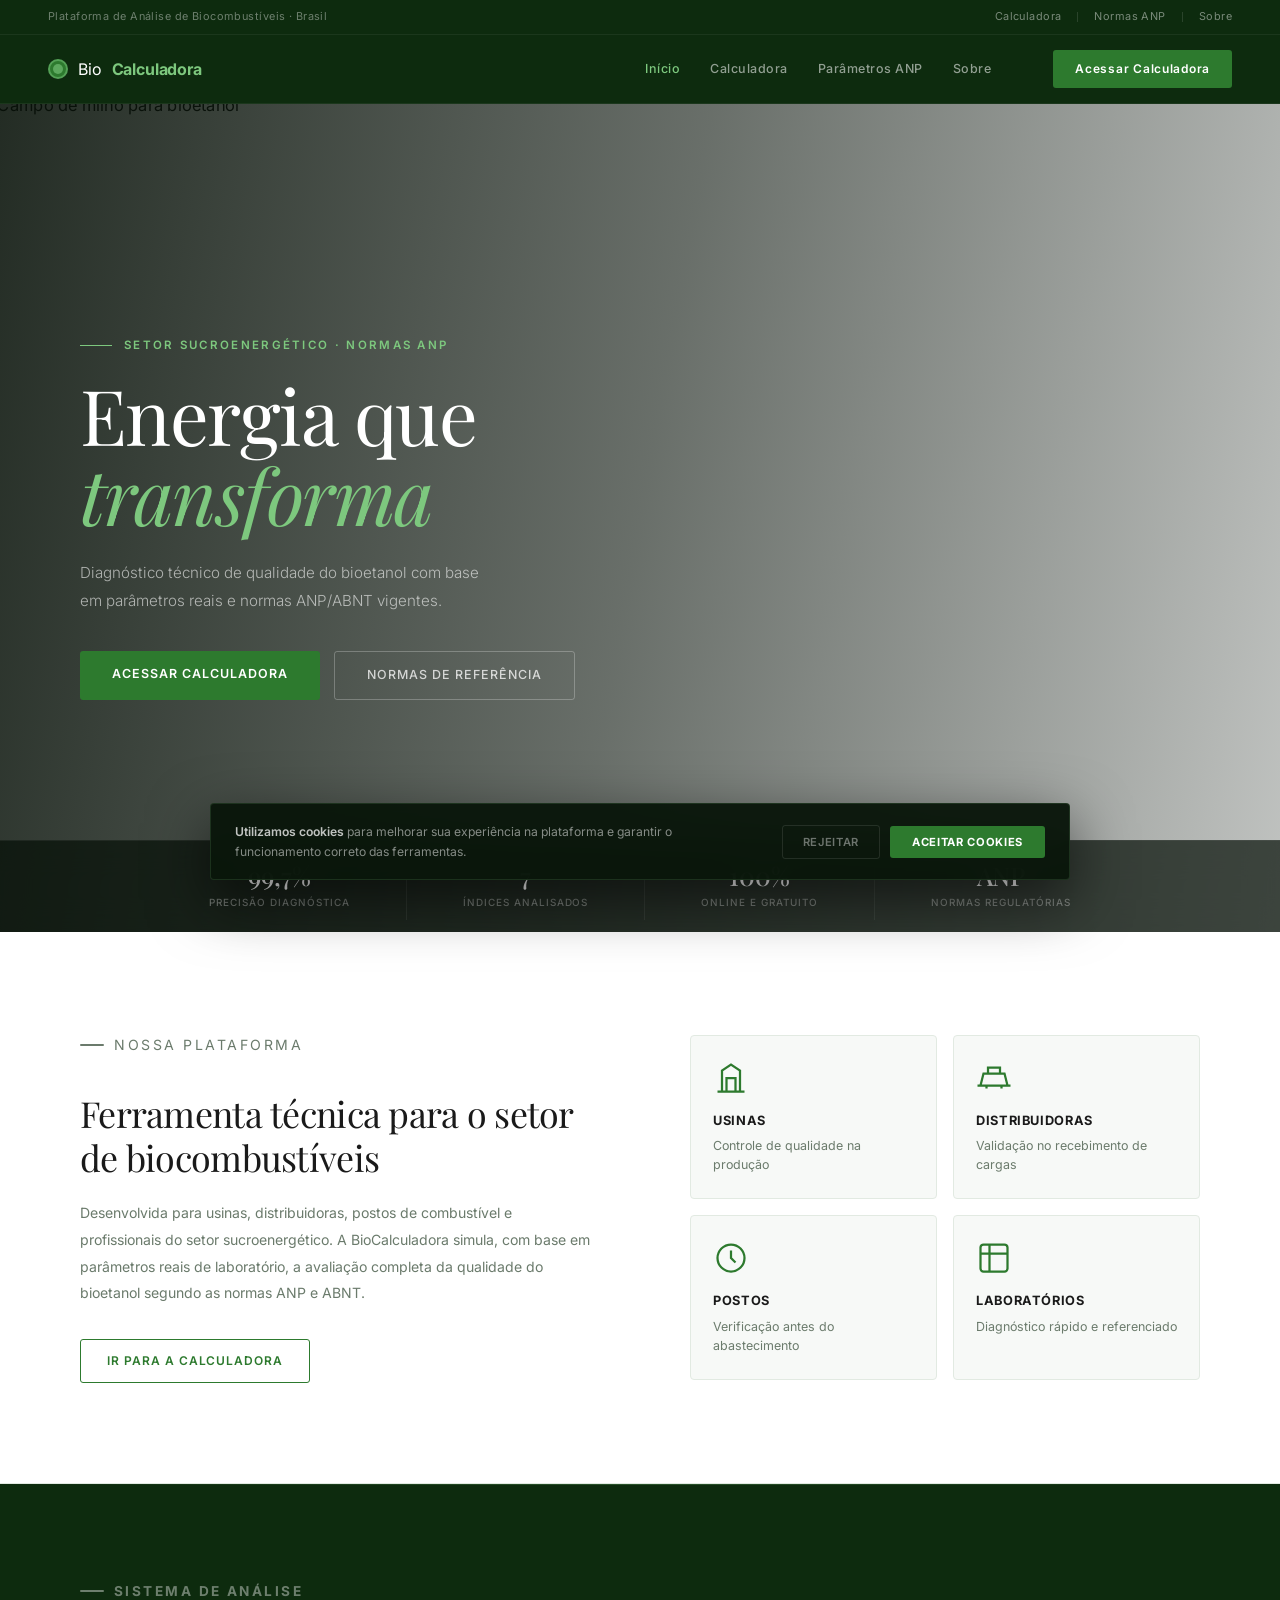
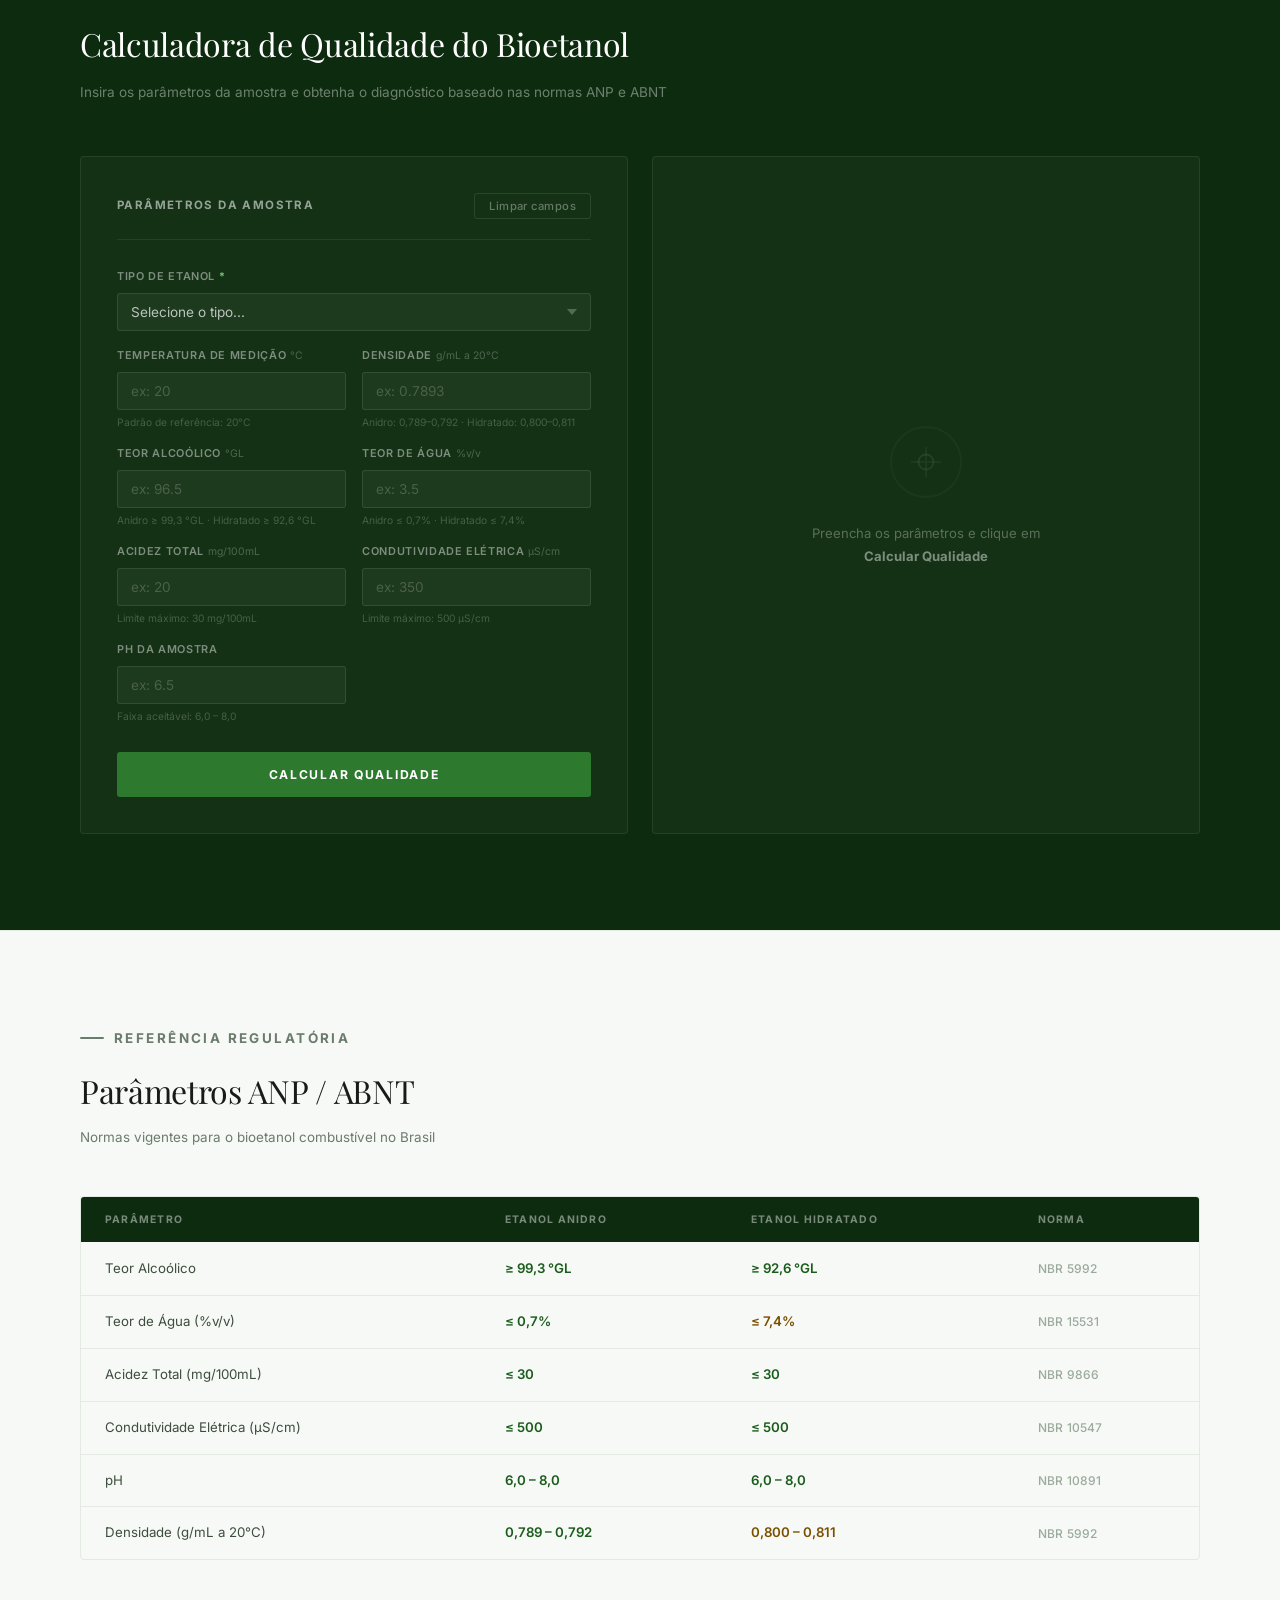
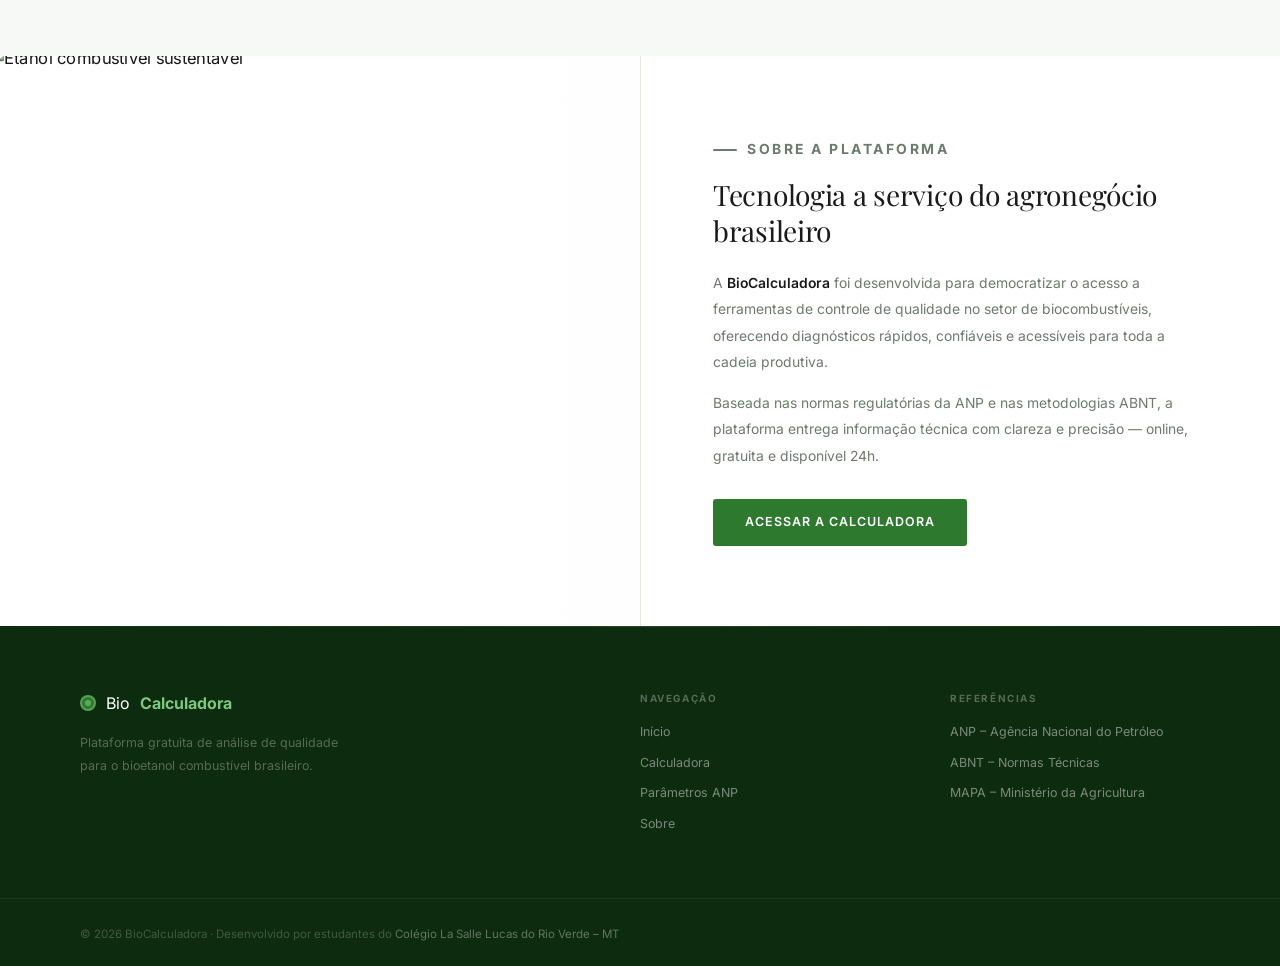
==== commit 7cc9c430: "design profissional e grafico de pizza" ====
--- a/index.html
+++ b/index.html
@@ -6,51 +6,53 @@
   <link rel="icon" type="image/x-icon" href="/favicon.ico">
   <title>BioCalculadora – Qualidade do Bioetanol</title>
   <link rel="stylesheet" href="style.css">
-  <link href="https://fonts.googleapis.com/css2?family=Montserrat:wght@300;400;500;600;700&family=Merriweather:ital,wght@0,300;0,400;1,300&display=swap" rel="stylesheet">
+  <link rel="preconnect" href="https://fonts.googleapis.com">
+  <link rel="preconnect" href="https://fonts.gstatic.com" crossorigin>
+  <link href="https://fonts.googleapis.com/css2?family=Playfair+Display:ital,wght@0,400;0,500;0,600;1,400&family=Inter:wght@300;400;500;600;700&display=swap" rel="stylesheet">
 </head>
 <body>
-  <div class="topo-inst">
-    <div class="topo-inner">
-      <span>Plataforma de Análise de Biocombustíveis</span>
-      <div class="topo-links">
-        <a href="#calculadora">Acessar Calculadora</a>
-        <span class="topo-sep">|</span>
+
+  <div class="top-bar">
+    <div class="top-bar-inner">
+      <span>Plataforma de Análise de Biocombustíveis · Brasil</span>
+      <div class="top-bar-links">
+        <a href="#calculadora">Calculadora</a>
+        <span class="tb-sep"></span>
+        <a href="#parametros">Normas ANP</a>
+        <span class="tb-sep"></span>
         <a href="#sobre">Sobre</a>
       </div>
     </div>
   </div>
+
   <nav class="navbar" id="navbar">
     <div class="nav-inner">
       <a href="#inicio" class="nav-logo">
-        <span class="logo-leaf">⬡</span>
+        <span class="logo-mark"></span>
         Bio<strong>Calculadora</strong>
       </a>
-      <div class="nav-links">
+      <div class="nav-links" id="navDesktop">
         <a href="#inicio" class="nav-link active">Início</a>
         <a href="#calculadora" class="nav-link">Calculadora</a>
         <a href="#parametros" class="nav-link">Parâmetros ANP</a>
-        <a href="#glossario" class="nav-link">Glossário</a>
-        <a href="#conversor" class="nav-link">Conversor</a>
         <a href="#sobre" class="nav-link">Sobre</a>
       </div>
-      <a href="#calculadora" class="nav-cta">Calcular agora</a>
-      <button class="hamburger" id="hamburger">
+      <a href="#calculadora" class="nav-cta">Acessar Calculadora</a>
+      <button class="hamburger" id="hamburger" aria-label="Menu" aria-expanded="false">
         <span></span><span></span><span></span>
       </button>
     </div>
   </nav>
-  <div class="mobile-menu" id="mobileMenu">
+
+  <div class="mobile-menu" id="mobileMenu" aria-hidden="true">
     <a href="#inicio">Início</a>
     <a href="#calculadora">Calculadora</a>
     <a href="#parametros">Parâmetros ANP</a>
-    <a href="#glossario">Glossário</a>
-    <a href="#conversor">Conversor</a>
     <a href="#sobre">Sobre</a>
   </div>
 
-  <!-- HERO -->
   <section class="hero" id="inicio">
-    <div class="hero-img-wrap">
+    <div class="hero-media">
       <img
         src="https://nutricaodesafras.com.br/wp-content/uploads/elementor/thumbs/variedades-de-milho-mais-produtivas-r0ropmgffj6ybrhp8zb03jh907c2431dc6f5dzkghc.webp"
         alt="Campo de milho para bioetanol"
@@ -59,74 +61,83 @@
       <div class="hero-overlay"></div>
     </div>
     <div class="hero-content">
-      <p class="hero-eyebrow">Plataforma Sucroenergética · Brasil</p>
-      <h1 class="hero-title">
-        Energia que<br>
-        <em>transforma</em>
-      </h1>
-      <p class="hero-sub">
-        Análise de qualidade do bioetanol com base<br>
-        em parâmetros reais e normas ANP/ABNT.
-      </p>
-      <div class="hero-actions">
-        <a href="#calculadora" class="btn-hero-primary">Acessar Calculadora</a>
-        <a href="#parametros" class="btn-hero-ghost">Normas de referência</a>
-      </div>
-    </div>
-    <div class="hero-stats-bar">
-      <div class="hstat">
-        <span class="hstat-num">99,7%</span>
-        <span class="hstat-label">Precisão diagnóstica</span>
-      </div>
-      <div class="hstat-div"></div>
-      <div class="hstat">
-        <span class="hstat-num">7</span>
-        <span class="hstat-label">Índices analisados</span>
-      </div>
-      <div class="hstat-div"></div>
-      <div class="hstat">
-        <span class="hstat-num">100%</span>
-        <span class="hstat-label">Online e gratuito</span>
-      </div>
-      <div class="hstat-div"></div>
-      <div class="hstat">
-        <span class="hstat-num">ANP</span>
-        <span class="hstat-label">Normas regulatórias</span>
-      </div>
-    </div>
-  </section>
-
-  <!-- INTRO -->
-  <section class="intro-section">
-    <div class="intro-inner">
-      <div class="intro-text">
-        <span class="label-tag">Nossa plataforma</span>
-        <h2>A ferramenta inteligente para o setor de biocombustíveis</h2>
+      <div class="hero-inner">
+        <p class="hero-eyebrow">Setor Sucroenergético · Normas ANP</p>
+        <h1 class="hero-title">
+          Energia que<br>
+          <em>transforma</em>
+        </h1>
+        <p class="hero-desc">
+          Diagnóstico técnico de qualidade do bioetanol com base<br class="br-desktop">
+          em parâmetros reais e normas ANP/ABNT vigentes.
+        </p>
+        <div class="hero-actions">
+          <a href="#calculadora" class="btn-primary">Acessar Calculadora</a>
+          <a href="#parametros" class="btn-ghost">Normas de referência</a>
+        </div>
+      </div>
+    </div>
+    <div class="hero-indicators">
+      <div class="hi-item">
+        <strong>99,7%</strong>
+        <span>Precisão diagnóstica</span>
+      </div>
+      <div class="hi-div"></div>
+      <div class="hi-item">
+        <strong>7</strong>
+        <span>Índices analisados</span>
+      </div>
+      <div class="hi-div"></div>
+      <div class="hi-item">
+        <strong>100%</strong>
+        <span>Online e gratuito</span>
+      </div>
+      <div class="hi-div"></div>
+      <div class="hi-item">
+        <strong>ANP</strong>
+        <span>Normas regulatórias</span>
+      </div>
+    </div>
+  </section>
+
+  <section class="platform-section">
+    <div class="platform-inner">
+      <div class="platform-text">
+        <p class="section-tag">Nossa plataforma</p>
+        <h2>Ferramenta técnica para o setor de biocombustíveis</h2>
         <p>
           Desenvolvida para usinas, distribuidoras, postos de combustível e profissionais
           do setor sucroenergético. A BioCalculadora simula, com base em parâmetros reais
-          de laboratório, a avaliação completa da qualidade do bioetanol.
+          de laboratório, a avaliação completa da qualidade do bioetanol segundo as normas ANP e ABNT.
         </p>
-        <a href="#calculadora" class="btn-outline">Ir para a calculadora →</a>
-      </div>
-      <div class="intro-cards">
-        <div class="intro-card">
-          <div class="icard-icon">🏭</div>
+        <a href="#calculadora" class="btn-outline-dark">Ir para a calculadora</a>
+      </div>
+      <div class="platform-grid">
+        <div class="pg-card">
+          <div class="pg-icon">
+            <svg viewBox="0 0 24 24" fill="none" stroke="currentColor" stroke-width="1.5"><path d="M3 21h18M6 21V7l6-4 6 4v14M9 21V12h6v9"/></svg>
+          </div>
           <strong>Usinas</strong>
           <p>Controle de qualidade na produção</p>
         </div>
-        <div class="intro-card">
-          <div class="icard-icon">🚛</div>
+        <div class="pg-card">
+          <div class="pg-icon">
+            <svg viewBox="0 0 24 24" fill="none" stroke="currentColor" stroke-width="1.5"><path d="M1 17h22M3 17l2-8h14l2 8M8 9V5h8v4M7 17v2m10-2v2"/></svg>
+          </div>
           <strong>Distribuidoras</strong>
           <p>Validação no recebimento de cargas</p>
         </div>
-        <div class="intro-card">
-          <div class="icard-icon">⛽</div>
+        <div class="pg-card">
+          <div class="pg-icon">
+            <svg viewBox="0 0 24 24" fill="none" stroke="currentColor" stroke-width="1.5"><circle cx="12" cy="12" r="9"/><path d="M12 7v5l3 3"/></svg>
+          </div>
           <strong>Postos</strong>
           <p>Verificação antes do abastecimento</p>
         </div>
-        <div class="intro-card">
-          <div class="icard-icon">🔬</div>
+        <div class="pg-card">
+          <div class="pg-icon">
+            <svg viewBox="0 0 24 24" fill="none" stroke="currentColor" stroke-width="1.5"><path d="M9 3H5a2 2 0 00-2 2v4m6-6h10a2 2 0 012 2v4M9 3v18m0 0h10a2 2 0 002-2V9M9 21H5a2 2 0 01-2-2V9m0 0h18"/></svg>
+          </div>
           <strong>Laboratórios</strong>
           <p>Diagnóstico rápido e referenciado</p>
         </div>
@@ -134,23 +145,20 @@
     </div>
   </section>
 
-  <!-- CALCULADORA -->
   <section class="calc-section" id="calculadora">
     <div class="calc-header">
-      <span class="label-tag">Ferramenta</span>
+      <p class="section-tag section-tag--light">Sistema de análise</p>
       <h2>Calculadora de Qualidade do Bioetanol</h2>
-      <p>Insira os dados da amostra e obtenha o diagnóstico baseado nas normas ANP e ABNT</p>
-    </div>
-
+      <p>Insira os parâmetros da amostra e obtenha o diagnóstico baseado nas normas ANP e ABNT</p>
+    </div>
     <div class="calc-container">
-      <!-- Painel de inputs -->
       <div class="calc-inputs">
-        <div class="cinput-header">
+        <div class="calc-inputs-header">
           <h3>Parâmetros da Amostra</h3>
           <button class="btn-clear" onclick="limparCampos()">Limpar campos</button>
         </div>
         <div class="input-grid">
-          <div class="field-wrap">
+          <div class="field-wrap field-wrap--full">
             <label>Tipo de Etanol <span class="req">*</span></label>
             <select id="tipo">
               <option value="">Selecione o tipo...</option>
@@ -159,77 +167,73 @@
             </select>
           </div>
           <div class="field-wrap">
-            <label>Temperatura de Medição <span class="unit">(°C)</span></label>
+            <label>Temperatura de Medição <span class="unit">°C</span></label>
             <input type="number" id="temperatura" placeholder="ex: 20" step="0.1" min="0" max="60">
-            <div class="field-hint">Padrão de referência: 20°C</div>
-          </div>
-          <div class="field-wrap">
-            <label>Densidade <span class="unit">(g/mL a 20°C)</span></label>
+            <p class="field-hint">Padrão de referência: 20°C</p>
+          </div>
+          <div class="field-wrap">
+            <label>Densidade <span class="unit">g/mL a 20°C</span></label>
             <input type="number" id="densidade" placeholder="ex: 0.7893" step="0.0001" min="0.7" max="0.9">
-            <div class="field-hint">Anidro: 0,789–0,792 · Hidratado: 0,800–0,811</div>
-          </div>
-          <div class="field-wrap">
-            <label>Teor Alcoólico <span class="unit">(°GL)</span></label>
+            <p class="field-hint">Anidro: 0,789–0,792 · Hidratado: 0,800–0,811</p>
+          </div>
+          <div class="field-wrap">
+            <label>Teor Alcoólico <span class="unit">°GL</span></label>
             <input type="number" id="teor" placeholder="ex: 96.5" step="0.1" min="0" max="100">
-            <div class="field-hint">Anidro ≥ 99,3 °GL · Hidratado ≥ 92,6 °GL</div>
-          </div>
-          <div class="field-wrap">
-            <label>Teor de Água <span class="unit">(%v/v)</span></label>
+            <p class="field-hint">Anidro ≥ 99,3 °GL · Hidratado ≥ 92,6 °GL</p>
+          </div>
+          <div class="field-wrap">
+            <label>Teor de Água <span class="unit">%v/v</span></label>
             <input type="number" id="agua" placeholder="ex: 3.5" step="0.1" min="0" max="100">
-            <div class="field-hint">Anidro ≤ 0,7% · Hidratado ≤ 7,4%</div>
-          </div>
-          <div class="field-wrap">
-            <label>Acidez Total <span class="unit">(mg/100mL)</span></label>
+            <p class="field-hint">Anidro ≤ 0,7% · Hidratado ≤ 7,4%</p>
+          </div>
+          <div class="field-wrap">
+            <label>Acidez Total <span class="unit">mg/100mL</span></label>
             <input type="number" id="acidez" placeholder="ex: 20" step="1" min="0" max="300">
-            <div class="field-hint">Limite máximo: 30 mg/100mL</div>
-          </div>
-          <div class="field-wrap">
-            <label>Condutividade Elétrica <span class="unit">(µS/cm)</span></label>
+            <p class="field-hint">Limite máximo: 30 mg/100mL</p>
+          </div>
+          <div class="field-wrap">
+            <label>Condutividade Elétrica <span class="unit">µS/cm</span></label>
             <input type="number" id="condutividade" placeholder="ex: 350" step="1" min="0" max="1000">
-            <div class="field-hint">Limite máximo: 500 µS/cm</div>
+            <p class="field-hint">Limite máximo: 500 µS/cm</p>
           </div>
           <div class="field-wrap">
             <label>pH da Amostra</label>
             <input type="number" id="ph" placeholder="ex: 6.5" step="0.1" min="0" max="14">
-            <div class="field-hint">Faixa aceitável: 6,0 – 8,0</div>
-          </div>
-        </div>
-        <button class="btn-calcular" onclick="calcular()">
-          Calcular Qualidade
-        </button>
-      </div>
-
-      <!-- Painel de resultados com abas -->
+            <p class="field-hint">Faixa aceitável: 6,0 – 8,0</p>
+          </div>
+        </div>
+        <button class="btn-calcular" onclick="calcular()">Calcular Qualidade</button>
+      </div>
+
       <div class="calc-resultado" id="resultado">
         <div class="resultado-placeholder" id="placeholder">
-          <div class="placeholder-icon">⚗</div>
+          <div class="placeholder-graphic">
+            <svg viewBox="0 0 64 64" fill="none"><circle cx="32" cy="32" r="28" stroke="currentColor" stroke-width="1.5" opacity="0.2"/><path d="M20 32h24M32 20v24" stroke="currentColor" stroke-width="1.5" opacity="0.3"/><circle cx="32" cy="32" r="6" stroke="currentColor" stroke-width="1.5" opacity="0.5"/></svg>
+          </div>
           <p>Preencha os parâmetros e clique em<br><strong>Calcular Qualidade</strong></p>
         </div>
 
         <div class="resultado-content" id="resultadoContent" style="display:none">
-          <!-- Cabeçalho de resultado -->
-          <div class="res-topo">
-            <div>
-              <div class="res-label">Resultado da Análise</div>
-              <div class="res-classificacao" id="statusLabel">—</div>
-            </div>
-            <div class="res-score" id="scoreBadge">—</div>
-          </div>
-
-          <div class="res-barra-wrap">
-            <div class="res-barra">
-              <div class="res-barra-fill" id="statusFill"></div>
-            </div>
-            <div class="res-barra-leg" id="statusScore">0 / 0 pts</div>
-          </div>
-
-          <!-- Tabs do resultado -->
+          <div class="res-header">
+            <div class="res-header-left">
+              <p class="res-meta">Resultado da Análise</p>
+              <p class="res-classificacao" id="statusLabel">—</p>
+            </div>
+            <div class="res-score-badge" id="scoreBadge">—</div>
+          </div>
+
+          <div class="res-progress">
+            <div class="res-progress-bar">
+              <div class="res-progress-fill" id="statusFill"></div>
+            </div>
+            <p class="res-progress-label" id="statusScore">0 / 0 pts</p>
+          </div>
+
           <div class="res-tabs">
-            <button class="tab-btn active" data-tab="tab-resultados">📊 Indicadores</button>
-            <button class="tab-btn" data-tab="tab-grafico">📈 Gráfico</button>
-          </div>
-
-          <!-- Tab: Indicadores -->
+            <button class="tab-btn active" data-tab="tab-resultados">Indicadores</button>
+            <button class="tab-btn" data-tab="tab-grafico">Gráfico</button>
+          </div>
+
           <div class="tab-pane active" id="tab-resultados">
             <div class="indicadores-grid" id="indicadoresGrid"></div>
             <div class="res-obs" id="resultadoObs"></div>
@@ -239,19 +243,18 @@
             </div>
           </div>
 
-          <!-- Tab: Gráfico -->
           <div class="tab-pane" id="tab-grafico">
             <div class="chart-header">
-              <span class="chart-title">Distribuição dos parâmetros analisados</span>
-              <span class="chart-sub">Comparativo com os limites ANP</span>
+              <p class="chart-title">Distribuição dos parâmetros analisados</p>
+              <p class="chart-sub">Comparativo com os limites ANP</p>
             </div>
             <div id="chartArea" class="chart-area"></div>
             <div class="chart-legend">
-              <span class="leg-item leg-ok">● Dentro do padrão</span>
-              <span class="leg-item leg-warn">● Atenção</span>
-              <span class="leg-item leg-bad">● Fora do padrão</span>
-            </div>
-            <div class="res-actions" style="margin-top:16px">
+              <span class="leg-item leg-ok">Dentro do padrão</span>
+              <span class="leg-item leg-warn">Atenção</span>
+              <span class="leg-item leg-bad">Fora do padrão</span>
+            </div>
+            <div class="res-actions" style="margin-top:20px">
               <button onclick="exportarPDF()" class="btn-export">Exportar relatório</button>
               <button onclick="novoCalculo()" class="btn-novo">Nova análise</button>
             </div>
@@ -261,11 +264,10 @@
     </div>
   </section>
 
-  <!-- PARÂMETROS ANP -->
   <section class="params-section" id="parametros">
     <div class="params-inner">
       <div class="params-header">
-        <span class="label-tag">Referência Regulatória</span>
+        <p class="section-tag section-tag--light">Referência regulatória</p>
         <h2>Parâmetros ANP / ABNT</h2>
         <p>Normas vigentes para o bioetanol combustível no Brasil</p>
       </div>
@@ -280,179 +282,78 @@
             </tr>
           </thead>
           <tbody>
-            <tr><td>Teor Alcoólico</td><td class="td-ok">≥ 99,3 °GL</td><td class="td-ok">≥ 92,6 °GL</td><td>NBR 5992</td></tr>
-            <tr><td>Teor de Água (%v/v)</td><td class="td-ok">≤ 0,7%</td><td class="td-warn">≤ 7,4%</td><td>NBR 15531</td></tr>
-            <tr><td>Acidez Total (mg/100mL)</td><td class="td-ok">≤ 30</td><td class="td-ok">≤ 30</td><td>NBR 9866</td></tr>
-            <tr><td>Condutividade Elétrica (µS/cm)</td><td class="td-ok">≤ 500</td><td class="td-ok">≤ 500</td><td>NBR 10547</td></tr>
-            <tr><td>pH</td><td class="td-ok">6,0 – 8,0</td><td class="td-ok">6,0 – 8,0</td><td>NBR 10891</td></tr>
-            <tr><td>Densidade (g/mL a 20°C)</td><td class="td-ok">0,789 – 0,792</td><td class="td-warn">0,800 – 0,811</td><td>NBR 5992</td></tr>
+            <tr>
+              <td>Teor Alcoólico</td>
+              <td class="td-ok">≥ 99,3 °GL</td>
+              <td class="td-ok">≥ 92,6 °GL</td>
+              <td class="td-norm">NBR 5992</td>
+            </tr>
+            <tr>
+              <td>Teor de Água (%v/v)</td>
+              <td class="td-ok">≤ 0,7%</td>
+              <td class="td-warn">≤ 7,4%</td>
+              <td class="td-norm">NBR 15531</td>
+            </tr>
+            <tr>
+              <td>Acidez Total (mg/100mL)</td>
+              <td class="td-ok">≤ 30</td>
+              <td class="td-ok">≤ 30</td>
+              <td class="td-norm">NBR 9866</td>
+            </tr>
+            <tr>
+              <td>Condutividade Elétrica (µS/cm)</td>
+              <td class="td-ok">≤ 500</td>
+              <td class="td-ok">≤ 500</td>
+              <td class="td-norm">NBR 10547</td>
+            </tr>
+            <tr>
+              <td>pH</td>
+              <td class="td-ok">6,0 – 8,0</td>
+              <td class="td-ok">6,0 – 8,0</td>
+              <td class="td-norm">NBR 10891</td>
+            </tr>
+            <tr>
+              <td>Densidade (g/mL a 20°C)</td>
+              <td class="td-ok">0,789 – 0,792</td>
+              <td class="td-warn">0,800 – 0,811</td>
+              <td class="td-norm">NBR 5992</td>
+            </tr>
           </tbody>
         </table>
       </div>
     </div>
   </section>
 
-  <!-- GLOSSÁRIO DE PARÂMETROS -->
-  <section class="glossario-section" id="glossario">
-    <div class="glossario-inner">
-      <div class="glossario-header">
-        <span class="label-tag">Entenda os parâmetros</span>
-        <h2>Glossário Técnico</h2>
-        <p>O que significa cada valor que você insere na calculadora?</p>
-      </div>
-
-      <div class="gloss-grid">
-
-        <div class="gloss-card">
-          <div class="gloss-card-top">
-            <span class="gloss-icon">🌡️</span>
-            <div>
-              <div class="gloss-name">Temperatura de Medição</div>
-              <div class="gloss-unit">°C · Padrão ANP: 20°C</div>
-            </div>
-          </div>
-          <p class="gloss-desc">
-            A temperatura na qual a amostra é analisada no laboratório. Como o álcool se expande com o calor, todas as leituras são padronizadas a <strong>20°C</strong> pela ANP. Se você medir a 25°C, por exemplo, o teor alcoólico aparece menor do que o real — a calculadora corrige isso automaticamente.
-          </p>
-          <div class="gloss-tip">💡 <strong>Por que importa:</strong> uma leitura fora da temperatura padrão sem correção pode reprovar uma amostra boa.</div>
-        </div>
-
-        <div class="gloss-card">
-          <div class="gloss-card-top">
-            <span class="gloss-icon">⚗️</span>
-            <div>
-              <div class="gloss-name">Densidade</div>
-              <div class="gloss-unit">g/mL · Medida a 20°C</div>
-            </div>
-          </div>
-          <p class="gloss-desc">
-            Indica quanto pesa 1 mililitro de bioetanol. Quanto <strong>maior o teor de álcool</strong>, menor a densidade (o álcool puro é mais leve que a água). O etanol anidro, com quase zero de água, tem densidade em torno de 0,789–0,792 g/mL. O hidratado, com mais água, fica entre 0,800–0,811 g/mL.
-          </p>
-          <div class="gloss-tip">💡 <strong>Por que importa:</strong> uma densidade alta demais pode indicar adulteração com água ou outro líquido.</div>
-        </div>
-
-        <div class="gloss-card">
-          <div class="gloss-card-top">
-            <span class="gloss-icon">🍶</span>
-            <div>
-              <div class="gloss-name">Teor Alcoólico</div>
-              <div class="gloss-unit">°GL (Graus Gay-Lussac)</div>
-            </div>
-          </div>
-          <p class="gloss-desc">
-            Representa a <strong>percentagem de álcool etílico puro</strong> em volume na mistura. Um teor de 96,5°GL significa que 96,5% do volume é álcool e o restante é água e outras substâncias. No Brasil, o °GL é praticamente igual ao % v/v (INPM) para fins práticos.
-          </p>
-          <div class="gloss-tip">💡 <strong>Por que importa:</strong> teor baixo significa menos energia por litro e potencial problema de desempenho nos veículos.</div>
-        </div>
-
-        <div class="gloss-card">
-          <div class="gloss-card-top">
-            <span class="gloss-icon">💧</span>
-            <div>
-              <div class="gloss-name">Teor de Água</div>
-              <div class="gloss-unit">% v/v</div>
-            </div>
-          </div>
-          <p class="gloss-desc">
-            Quantidade de água presente no etanol, expressa em percentagem de volume. O <strong>etanol anidro</strong> (misturado à gasolina) não pode ter mais de 0,7% de água, pois causaria separação de fase no tanque. Já o <strong>hidratado</strong> (usado puro) tolera até 7,4%.
-          </p>
-          <div class="gloss-tip">💡 <strong>Por que importa:</strong> água em excesso no anidro pode danificar o sistema de combustível dos veículos flex.</div>
-        </div>
-
-        <div class="gloss-card">
-          <div class="gloss-card-top">
-            <span class="gloss-icon">🧪</span>
-            <div>
-              <div class="gloss-name">Acidez Total</div>
-              <div class="gloss-unit">mg de ácido acético / 100 mL</div>
-            </div>
-          </div>
-          <p class="gloss-desc">
-            Mede a quantidade de <strong>ácidos orgânicos</strong> presentes no etanol, principalmente ácido acético (vinagre). Esses ácidos surgem durante a fermentação ou armazenamento inadequado e são corrosivos para componentes metálicos do motor e tanque.
-          </p>
-          <div class="gloss-tip">💡 <strong>Por que importa:</strong> acidez alta corrói bicos injetores, válvulas e tanques de aço inoxidável.</div>
-        </div>
-
-        <div class="gloss-card">
-          <div class="gloss-card-top">
-            <span class="gloss-icon">⚡</span>
-            <div>
-              <div class="gloss-name">Condutividade Elétrica</div>
-              <div class="gloss-unit">µS/cm (microsiemens por centímetro)</div>
-            </div>
-          </div>
-          <p class="gloss-desc">
-            Indica o quanto o bioetanol <strong>conduz eletricidade</strong>. O álcool puro conduz muito pouco; alta condutividade revela a presença de íons, sais, cloretos ou outros contaminantes dissolvidos — resultado de processo produtivo inadequado ou contaminação.
-          </p>
-          <div class="gloss-tip">💡 <strong>Por que importa:</strong> contaminantes iônicos aceleram corrosão e podem causar falhas elétricas em sensores do veículo.</div>
-        </div>
-
-        <div class="gloss-card">
-          <div class="gloss-card-top">
-            <span class="gloss-icon">🔬</span>
-            <div>
-              <div class="gloss-name">pH</div>
-              <div class="gloss-unit">Escala 0 – 14</div>
-            </div>
-          </div>
-          <p class="gloss-desc">
-            O pH mede o grau de <strong>acidez ou basicidade</strong> do bioetanol. A escala vai de 0 (muito ácido) a 14 (muito básico), sendo 7 neutro. O bioetanol de qualidade deve ficar entre <strong>6,0 e 8,0</strong>, próximo da neutralidade. pH baixo indica formação de ácidos; pH alto pode indicar adição de bases para mascarar acidez.
-          </p>
-          <div class="gloss-tip">💡 <strong>Por que importa:</strong> complementa a análise de acidez — juntos, pH e acidez identificam melhor a natureza dos contaminantes.</div>
-        </div>
-
-        <div class="gloss-card gloss-card--wide">
-          <div class="gloss-card-top">
-            <span class="gloss-icon">📊</span>
-            <div>
-              <div class="gloss-name">Como a pontuação é calculada</div>
-              <div class="gloss-unit">Sistema de pontuação da BioCalculadora</div>
-            </div>
-          </div>
-          <p class="gloss-desc">
-            Cada parâmetro informado recebe uma pontuação: <strong>2 pontos</strong> se estiver dentro do padrão ANP, <strong>1 ponto</strong> se estiver em zona de atenção (próximo do limite) e <strong>0 pontos</strong> se estiver fora. A pontuação final é a porcentagem do total possível. Acima de 85% sem reprovações = <span style="color:#27ae60">Aprovado</span>. Entre 60–85% = <span style="color:#f39c12">Atenção</span>. Abaixo disso ou com reprovações = <span style="color:#e74c3c">Reprovado/Irregular</span>.
-          </p>
-        </div>
-
-      </div>
-    </div>
-  </section>
-
-  <!-- CONVERSOR DE MEDIDAS -->
-  <section class="conversor-section" id="conversor">
-    <div class="conversor-inner">
-      <div class="conversor-header">
-        <span class="label-tag">Utilidade</span>
-        <h2>Conversor de Medidas</h2>
-        <p>Converta as unidades para os padrões utilizados na calculadora e nas normas ANP</p>
-      </div>
-      <div id="conversorContent" class="conversor-grid">
-        <!-- Preenchido via JS -->
-      </div>
-    </div>
-  </section>
-
-  <!-- SOBRE -->
   <section class="sobre-section" id="sobre">
-    <div class="sobre-img-wrap">
-      <img src="https://blog.edenredmobilidade.com.br/wp-content/uploads/2024/07/Etanol-combustivel-sustentavel-que-transforma-o-futuro-da-energia-scaled.jpg" alt="Milho">
-      <div class="sobre-img-overlay"></div>
+    <div class="sobre-media">
+      <img
+        src="https://blog.edenredmobilidade.com.br/wp-content/uploads/2024/07/Etanol-combustivel-sustentavel-que-transforma-o-futuro-da-energia-scaled.jpg"
+        alt="Etanol combustível sustentável"
+      >
+      <div class="sobre-overlay"></div>
     </div>
     <div class="sobre-texto">
-      <span class="label-tag label-tag--light">Sobre a plataforma</span>
+      <p class="section-tag">Sobre a plataforma</p>
       <h2>Tecnologia a serviço do agronegócio brasileiro</h2>
-      <p>A <strong>BioCalculadora</strong> foi desenvolvida para democratizar o acesso a ferramentas de controle de qualidade no setor de biocombustíveis, oferecendo diagnósticos rápidos, confiáveis e acessíveis para toda a cadeia produtiva.</p>
-      <p>Baseada nas normas regulatórias da ANP e nas metodologias ABNT, a plataforma entrega informação técnica com clareza e precisão — online, gratuita e disponível 24h.</p>
-      <a href="#calculadora" class="btn-sobre">Acessar a Calculadora</a>
-    </div>
-  </section>
-
-  <!-- FOOTER -->
+      <p>
+        A <strong>BioCalculadora</strong> foi desenvolvida para democratizar o acesso a ferramentas de
+        controle de qualidade no setor de biocombustíveis, oferecendo diagnósticos rápidos,
+        confiáveis e acessíveis para toda a cadeia produtiva.
+      </p>
+      <p>
+        Baseada nas normas regulatórias da ANP e nas metodologias ABNT, a plataforma entrega
+        informação técnica com clareza e precisão — online, gratuita e disponível 24h.
+      </p>
+      <a href="#calculadora" class="btn-primary">Acessar a Calculadora</a>
+    </div>
+  </section>
+
   <footer class="footer">
     <div class="footer-inner">
-      <div class="footer-col">
+      <div class="footer-col footer-col--brand">
         <div class="footer-logo">
-          <span>⬡</span> Bio<strong>Calculadora</strong>
+          <span class="logo-mark logo-mark--sm"></span>
+          Bio<strong>Calculadora</strong>
         </div>
         <p>Plataforma gratuita de análise de qualidade para o bioetanol combustível brasileiro.</p>
       </div>
@@ -461,38 +362,23 @@
         <a href="#inicio">Início</a>
         <a href="#calculadora">Calculadora</a>
         <a href="#parametros">Parâmetros ANP</a>
-        <a href="#glossario">Glossário</a>
-        <a href="#conversor">Conversor</a>
         <a href="#sobre">Sobre</a>
       </div>
       <div class="footer-col">
         <strong>Referências</strong>
-        <a href="https://atosoficiais.com.br/anp/resolucao-n-907-2022-dispoe-sobre-as-especificacoes-do-etanol-combustivel-e-suas-regras-de-comercializacao-em-todo-o-territorio-nacional?origin=instituicao">ANP – Agência Nacional do Petróleo</a>
-        <a href="https://abnt.org.br/">ABNT – Normas Técnicas</a>
-        <a href="https://www.gov.br/agricultura/pt-br">MAPA – Ministério da Agricultura</a>
+        <a href="https://atosoficiais.com.br/anp/resolucao-n-907-2022-dispoe-sobre-as-especificacoes-do-etanol-combustivel-e-suas-regras-de-comercializacao-em-todo-o-territorio-nacional?origin=instituicao" target="_blank" rel="noopener noreferrer">ANP – Agência Nacional do Petróleo</a>
+        <a href="https://abnt.org.br/" target="_blank" rel="noopener noreferrer">ABNT – Normas Técnicas</a>
+        <a href="https://www.gov.br/agricultura/pt-br" target="_blank" rel="noopener noreferrer">MAPA – Ministério da Agricultura</a>
       </div>
     </div>
     <div class="footer-bottom">
-      <span>© 2026 BioCalculadora · Desenvolvido por estudantes do <a href="https://lasalle.edu.br/lucas/" target="_blank">Colégio La Salle Lucas do Rio Verde - MT</a></span>
+      <span>© 2026 BioCalculadora · Desenvolvido por estudantes do <a href="https://lasalle.edu.br/lucas/" target="_blank" rel="noopener noreferrer">Colégio La Salle Lucas do Rio Verde – MT</a></span>
     </div>
   </footer>
 
   <div class="cookie-banner" id="cookieBanner">
     <div class="cookie-left">
-      <div class="cookie-icon">
-        <svg width="16" height="16" viewBox="0 0 24 24" fill="none" xmlns="http://www.w3.org/2000/svg">
-          <circle cx="12" cy="12" r="10" stroke="#5aaa40" stroke-width="1.5"/>
-          <circle cx="9" cy="9" r="1.2" fill="#5aaa40"/>
-          <circle cx="14.5" cy="8" r="0.9" fill="#5aaa40"/>
-          <circle cx="15" cy="14" r="1.2" fill="#5aaa40"/>
-          <circle cx="9.5" cy="14.5" r="0.8" fill="#5aaa40"/>
-          <circle cx="12" cy="11.5" r="0.7" fill="#5aaa40"/>
-        </svg>
-      </div>
-      <div class="cookie-text">
-        <p><strong>Utilizamos cookies</strong> para melhorar sua experiência na plataforma e garantir o funcionamento correto das ferramentas.</p>
-        <a href="#">Saiba mais sobre nossa política</a>
-      </div>
+      <p><strong>Utilizamos cookies</strong> para melhorar sua experiência na plataforma e garantir o funcionamento correto das ferramentas.</p>
     </div>
     <div class="cookie-btns">
       <button class="btn-rejeitar" onclick="handleCookie('rejeitar')">Rejeitar</button>
@@ -502,4 +388,4 @@
 
   <script src="script.js"></script>
 </body>
-</html>
+</html>
--- a/style.css
+++ b/style.css
@@ -1,167 +1,227 @@
-*, *::before, *::after { box-sizing: border-box; margin: 0; padding: 0; }
-
-@import url('https://fonts.googleapis.com/css2?family=Plus+Jakarta+Sans:wght@300;400;500;600;700&family=Playfair+Display:ital,wght@0,400;0,500;1,400&display=swap');
+*,
+*::before,
+*::after {
+  box-sizing: border-box;
+  margin: 0;
+  padding: 0;
+}
 
 :root {
-  --verde:        #256b18;
-  --verde2:       #34a022;
-  --verde3:       #4dc93a;
-  --verde-glow:   rgba(52, 160, 34, 0.18);
-  --verde-claro:  #eef6eb;
-  --verde-borda:  #b2d9a8;
-  --preto:        #0d0d0d;
-  --dark1:        #141414;
-  --dark2:        #1c1c1c;
-  --cinza1:       #2a2a2a;
-  --cinza2:       #505050;
-  --cinza3:       #808080;
-  --cinza4:       #b8b8b8;
-  --borda:        #e4e8e2;
-  --fundo:        #f5f7f4;
-  --branco:       #ffffff;
-  --ok:           #1a6b0a;
-  --warn:         #8a5500;
-  --bad:          #b01a0a;
-  --radius-sm:    6px;
-  --radius:       12px;
-  --radius-lg:    20px;
-  --shadow-sm:    0 2px 8px rgba(0,0,0,0.06);
-  --shadow:       0 8px 32px rgba(0,0,0,0.10);
-  --shadow-lg:    0 20px 60px rgba(0,0,0,0.15);
-  --transition:   all 0.25s cubic-bezier(0.4, 0, 0.2, 1);
-}
-
-html { scroll-behavior: smooth; }
+  --green-deep:    #0D2B0E;
+  --green-mid:     #1A4A1B;
+  --green-main:    #2D7A2E;
+  --green-light:   #4FA850;
+  --green-pale:    #EEF5EE;
+  --green-border:  #C4D9C4;
+  --white:         #FFFFFF;
+  --off-white:     #F7F9F7;
+  --text-dark:     #1A1A1A;
+  --text-mid:      #3D4D3D;
+  --text-muted:    #6B7B6C;
+  --text-faint:    #9BAA9C;
+  --border:        #E2EAE2;
+  --ok:            #1A5C1B;
+  --warn:          #7A5000;
+  --bad:           #8C1A10;
+  --ok-bg:         #EBF5EB;
+  --warn-bg:       #FBF4E6;
+  --bad-bg:        #FAE8E6;
+  --shadow-sm:     0 1px 4px rgba(0,0,0,0.06);
+  --shadow:        0 4px 24px rgba(0,0,0,0.08);
+  --shadow-lg:     0 16px 48px rgba(0,0,0,0.12);
+  --ease:          cubic-bezier(0.4, 0, 0.2, 1);
+}
+
+html {
+  scroll-behavior: smooth;
+  font-size: 16px;
+}
 
 body {
-  font-family: 'Plus Jakarta Sans', sans-serif;
-  background: var(--fundo);
-  color: var(--cinza1);
+  font-family: 'Inter', system-ui, sans-serif;
+  background: var(--white);
+  color: var(--text-dark);
+  line-height: 1.65;
   overflow-x: hidden;
-  line-height: 1.6;
-}
-
-/* ── Scroll reveal ── */
-.reveal {
-  opacity: 0;
-  transform: translateY(28px);
-  transition: opacity 0.65s cubic-bezier(0.4,0,0.2,1), transform 0.65s cubic-bezier(0.4,0,0.2,1);
-}
-.reveal.visible {
-  opacity: 1;
-  transform: translateY(0);
-}
-.reveal-delay-1 { transition-delay: 0.1s; }
-.reveal-delay-2 { transition-delay: 0.2s; }
-.reveal-delay-3 { transition-delay: 0.3s; }
-.reveal-delay-4 { transition-delay: 0.4s; }
-
-/* ── Topo ── */
-.topo-inst {
-  background: var(--preto);
-  color: #666;
-  font-size: 0.71rem;
+  -webkit-font-smoothing: antialiased;
+}
+
+img {
+  max-width: 100%;
+  display: block;
+}
+
+:focus-visible {
+  outline: 2px solid var(--green-main);
+  outline-offset: 3px;
+}
+
+::-webkit-scrollbar {
+  width: 5px;
+}
+
+::-webkit-scrollbar-track {
+  background: var(--off-white);
+}
+
+::-webkit-scrollbar-thumb {
+  background: var(--green-border);
+  border-radius: 2px;
+}
+
+::-webkit-scrollbar-thumb:hover {
+  background: var(--green-main);
+}
+
+.top-bar {
+  background: var(--green-deep);
+  border-bottom: 1px solid rgba(255,255,255,0.06);
+}
+
+.top-bar-inner {
+  max-width: 1280px;
+  margin: 0 auto;
+  padding: 8px 48px;
+  display: flex;
+  align-items: center;
+  justify-content: space-between;
+  font-size: 0.68rem;
+  color: rgba(255,255,255,0.4);
   letter-spacing: 0.04em;
-  border-bottom: 1px solid #1e1e1e;
-}
-.topo-inner {
-  max-width: 1240px;
-  margin: 0 auto;
-  padding: 7px 48px;
-  display: flex;
-  justify-content: space-between;
+}
+
+.top-bar-links {
+  display: flex;
   align-items: center;
-}
-.topo-links { display: flex; gap: 14px; align-items: center; }
-.topo-links a { color: #666; text-decoration: none; transition: var(--transition); }
-.topo-links a:hover { color: var(--verde3); }
-.topo-sep { color: #2a2a2a; }
-
-/* ── Navbar ── */
+  gap: 16px;
+}
+
+.top-bar-links a {
+  color: rgba(255,255,255,0.45);
+  text-decoration: none;
+  font-size: 0.68rem;
+  letter-spacing: 0.04em;
+  transition: color 0.2s;
+}
+
+.top-bar-links a:hover {
+  color: rgba(255,255,255,0.8);
+}
+
+.tb-sep {
+  width: 1px;
+  height: 10px;
+  background: rgba(255,255,255,0.12);
+  display: block;
+}
+
 .navbar {
   position: sticky;
   top: 0;
   z-index: 1000;
-  background: rgba(13,13,13,0.92);
-  backdrop-filter: blur(16px);
-  -webkit-backdrop-filter: blur(16px);
-  border-bottom: 1px solid rgba(52,160,34,0.25);
-  transition: box-shadow 0.3s ease;
+  background: var(--green-deep);
+  border-bottom: 1px solid rgba(255,255,255,0.06);
+  transition: box-shadow 0.3s var(--ease);
+}
+
+.navbar.scrolled {
+  box-shadow: 0 4px 32px rgba(0,0,0,0.4);
 }
 
 .nav-inner {
-  max-width: 1240px;
+  max-width: 1280px;
   margin: 0 auto;
   padding: 0 48px;
-  height: 66px;
+  height: 68px;
   display: flex;
   align-items: center;
-  justify-content: space-between;
+  gap: 48px;
 }
 
 .nav-logo {
   display: flex;
   align-items: center;
-  gap: 9px;
+  gap: 10px;
   text-decoration: none;
-  color: #fff;
-  font-size: 1.05rem;
-  font-weight: 600;
+  color: var(--white);
+  font-size: 1rem;
+  font-weight: 400;
   letter-spacing: -0.01em;
-}
-.logo-leaf {
-  color: var(--verde2);
-  font-size: 1.1rem;
-  filter: drop-shadow(0 0 6px var(--verde-glow));
-}
-.nav-logo strong { color: var(--verde3); font-weight: 700; }
-
-.nav-links { display: flex; }
+  flex-shrink: 0;
+}
+
+.nav-logo strong {
+  font-weight: 700;
+  color: #7DC87E;
+}
+
+.logo-mark {
+  width: 20px;
+  height: 20px;
+  border-radius: 50%;
+  background: var(--green-main);
+  border: 2px solid rgba(125,200,126,0.5);
+  flex-shrink: 0;
+  position: relative;
+}
+
+.logo-mark::after {
+  content: '';
+  position: absolute;
+  inset: 3px;
+  border-radius: 50%;
+  background: rgba(125,200,126,0.6);
+}
+
+.logo-mark--sm {
+  width: 16px;
+  height: 16px;
+}
+
+.nav-links {
+  display: flex;
+  align-items: center;
+  gap: 2px;
+  margin-left: auto;
+}
 
 .nav-link {
   display: block;
-  padding: 0 16px;
-  line-height: 66px;
-  color: #888;
+  padding: 6px 14px;
+  color: rgba(255,255,255,0.55);
   text-decoration: none;
   font-size: 0.78rem;
   font-weight: 500;
-  letter-spacing: 0.05em;
-  text-transform: uppercase;
-  transition: var(--transition);
-  position: relative;
-}
-.nav-link::after {
-  content: '';
-  position: absolute;
-  bottom: 0; left: 16px; right: 16px;
-  height: 2px;
-  background: var(--verde3);
-  border-radius: 2px 2px 0 0;
-  transform: scaleX(0);
-  transition: transform 0.25s cubic-bezier(0.4,0,0.2,1);
-}
-.nav-link:hover { color: #fff; }
-.nav-link:hover::after { transform: scaleX(0.6); }
-.nav-link.active { color: #fff; }
-.nav-link.active::after { transform: scaleX(1); }
+  letter-spacing: 0.04em;
+  border-radius: 4px;
+  transition: color 0.2s, background 0.2s;
+}
+
+.nav-link:hover {
+  color: var(--white);
+  background: rgba(255,255,255,0.05);
+}
+
+.nav-link.active {
+  color: #7DC87E;
+}
 
 .nav-cta {
-  background: linear-gradient(135deg, var(--verde), var(--verde2));
-  color: #fff;
+  background: var(--green-main);
+  color: var(--white);
   padding: 9px 22px;
-  font-size: 0.76rem;
-  font-weight: 700;
+  font-size: 0.75rem;
+  font-weight: 600;
   letter-spacing: 0.06em;
-  text-transform: uppercase;
   text-decoration: none;
-  border-radius: var(--radius-sm);
-  transition: var(--transition);
-  box-shadow: 0 4px 16px rgba(52,160,34,0.3);
-}
+  border-radius: 3px;
+  transition: background 0.2s, transform 0.2s;
+  white-space: nowrap;
+  flex-shrink: 0;
+}
+
 .nav-cta:hover {
-  background: linear-gradient(135deg, var(--verde2), var(--verde3));
-  box-shadow: 0 6px 24px rgba(52,160,34,0.45);
+  background: var(--green-light);
   transform: translateY(-1px);
 }
 
@@ -173,396 +233,449 @@
   border: none;
   cursor: pointer;
   padding: 4px;
-}
+  margin-left: auto;
+}
+
 .hamburger span {
   display: block;
-  width: 22px;
-  height: 2px;
-  background: #fff;
-  border-radius: 2px;
-  transition: all 0.2s;
+  width: 20px;
+  height: 1.5px;
+  background: rgba(255,255,255,0.7);
+  border-radius: 1px;
+  transition: all 0.22s;
 }
 
 .mobile-menu {
   display: none;
   position: fixed;
-  top: 66px; left: 0; right: 0;
-  background: rgba(13,13,13,0.97);
-  backdrop-filter: blur(12px);
-  border-bottom: 1px solid rgba(52,160,34,0.2);
+  top: 68px;
+  left: 0;
+  right: 0;
+  background: var(--green-deep);
+  border-bottom: 1px solid rgba(255,255,255,0.08);
   flex-direction: column;
   z-index: 999;
 }
+
+.mobile-menu.open {
+  display: flex;
+}
+
 .mobile-menu a {
-  padding: 15px 28px;
-  color: #aaa;
+  padding: 16px 28px;
+  color: rgba(255,255,255,0.65);
   text-decoration: none;
-  font-size: 0.82rem;
+  font-size: 0.85rem;
   font-weight: 500;
-  text-transform: uppercase;
-  letter-spacing: 0.06em;
-  border-bottom: 1px solid #1a1a1a;
-  transition: var(--transition);
-}
-.mobile-menu a:hover { color: #fff; background: rgba(52,160,34,0.05); }
-.mobile-menu.open { display: flex; }
-
-/* ── Hero ── */
+  border-bottom: 1px solid rgba(255,255,255,0.06);
+  transition: color 0.2s, background 0.2s;
+}
+
+.mobile-menu a:hover {
+  color: var(--white);
+  background: rgba(255,255,255,0.04);
+}
+
 .hero {
   position: relative;
-  height: 94vh;
-  min-height: 580px;
+  height: 92vh;
+  min-height: 560px;
   display: flex;
   flex-direction: column;
   justify-content: center;
   overflow: hidden;
 }
 
-.hero-img-wrap { position: absolute; inset: 0; }
+.hero-media {
+  position: absolute;
+  inset: 0;
+}
+
 .hero-img {
   width: 100%;
   height: 100%;
   object-fit: cover;
   object-position: center 40%;
-  display: block;
-  transform: scale(1.04);
-  transition: transform 8s ease;
-}
-.hero:hover .hero-img { transform: scale(1.0); }
+  transform: scale(1.03);
+  transition: transform 10s ease;
+}
+
+.hero:hover .hero-img {
+  transform: scale(1.0);
+}
 
 .hero-overlay {
   position: absolute;
   inset: 0;
-  background: linear-gradient(
-    105deg,
-    rgba(8,8,8,0.85) 0%,
-    rgba(8,8,8,0.60) 45%,
-    rgba(8,8,8,0.20) 100%
-  );
-}
-.hero-overlay::after {
-  content: '';
-  position: absolute;
-  inset: 0;
-  background: radial-gradient(ellipse at 20% 50%, rgba(37,107,24,0.15) 0%, transparent 60%);
+  background:
+    linear-gradient(100deg, rgba(5,15,6,0.88) 0%, rgba(5,15,6,0.60) 50%, rgba(5,15,6,0.25) 100%);
 }
 
 .hero-content {
   position: relative;
   z-index: 2;
-  max-width: 1240px;
+  flex: 1;
+  display: flex;
+  align-items: center;
+}
+
+.hero-inner {
+  max-width: 1280px;
   margin: 0 auto;
   padding: 0 80px;
   width: 100%;
 }
 
 .hero-eyebrow {
+  font-size: 0.72rem;
+  font-weight: 600;
+  letter-spacing: 0.2em;
+  text-transform: uppercase;
+  color: #7DC87E;
+  margin-bottom: 20px;
+  display: flex;
+  align-items: center;
+  gap: 12px;
+  opacity: 0;
+  animation: fadeUp 0.8s 0.1s ease forwards;
+}
+
+.hero-eyebrow::before {
+  content: '';
+  display: block;
+  width: 32px;
+  height: 1px;
+  background: #7DC87E;
+}
+
+.hero-title {
+  font-family: 'Playfair Display', Georgia, serif;
+  font-size: clamp(3rem, 6vw, 5.6rem);
+  font-weight: 400;
+  color: var(--white);
+  line-height: 1.04;
+  letter-spacing: -0.02em;
+  margin-bottom: 24px;
+  opacity: 0;
+  animation: fadeUp 0.8s 0.2s ease forwards;
+}
+
+.hero-title em {
+  font-style: italic;
+  color: #7DC87E;
+}
+
+.hero-desc {
+  font-size: 0.95rem;
+  color: rgba(255,255,255,0.6);
+  line-height: 1.85;
+  font-weight: 300;
+  margin-bottom: 36px;
+  max-width: 480px;
+  opacity: 0;
+  animation: fadeUp 0.8s 0.3s ease forwards;
+}
+
+.hero-actions {
+  display: flex;
+  gap: 14px;
+  flex-wrap: wrap;
+  opacity: 0;
+  animation: fadeUp 0.8s 0.4s ease forwards;
+}
+
+.btn-primary {
+  background: var(--green-main);
+  color: var(--white);
+  padding: 13px 32px;
+  font-size: 0.78rem;
+  font-weight: 600;
+  letter-spacing: 0.08em;
+  text-transform: uppercase;
+  text-decoration: none;
+  border: none;
+  border-radius: 3px;
+  cursor: pointer;
+  display: inline-block;
+  transition: background 0.2s, transform 0.2s, box-shadow 0.2s;
+}
+
+.btn-primary:hover {
+  background: var(--green-light);
+  transform: translateY(-2px);
+  box-shadow: 0 8px 24px rgba(45,122,46,0.35);
+}
+
+.btn-primary:active {
+  transform: translateY(0);
+}
+
+.btn-ghost {
+  background: transparent;
+  color: rgba(255,255,255,0.75);
+  padding: 13px 32px;
+  font-size: 0.78rem;
+  font-weight: 500;
+  letter-spacing: 0.08em;
+  text-transform: uppercase;
+  text-decoration: none;
+  border: 1px solid rgba(255,255,255,0.25);
+  border-radius: 3px;
+  transition: border-color 0.2s, color 0.2s, background 0.2s;
+}
+
+.btn-ghost:hover {
+  border-color: rgba(255,255,255,0.6);
+  color: var(--white);
+  background: rgba(255,255,255,0.04);
+}
+
+.hero-indicators {
+  position: absolute;
+  bottom: 0;
+  left: 0;
+  right: 0;
+  z-index: 2;
+  background: rgba(5,15,6,0.7);
+  backdrop-filter: blur(16px);
+  -webkit-backdrop-filter: blur(16px);
+  border-top: 1px solid rgba(255,255,255,0.06);
+  display: flex;
+  justify-content: center;
+  align-items: stretch;
+  opacity: 0;
+  animation: fadeUp 0.7s 0.5s ease forwards;
+}
+
+.hi-item {
+  padding: 22px 56px;
+  display: flex;
+  flex-direction: column;
+  align-items: center;
+  gap: 5px;
+  transition: background 0.2s;
+}
+
+.hi-item:hover {
+  background: rgba(45,122,46,0.08);
+}
+
+.hi-item strong {
+  font-family: 'Playfair Display', serif;
+  font-size: 1.6rem;
+  font-weight: 500;
+  color: var(--white);
+  line-height: 1;
+}
+
+.hi-item span {
+  font-size: 0.62rem;
+  color: rgba(255,255,255,0.38);
+  text-transform: uppercase;
+  letter-spacing: 0.1em;
+  font-weight: 500;
+  white-space: nowrap;
+}
+
+.hi-div {
+  width: 1px;
+  margin: 12px 0;
+  background: rgba(255,255,255,0.07);
+  align-self: stretch;
+}
+
+@keyframes fadeUp {
+  from { opacity: 0; transform: translateY(20px); }
+  to   { opacity: 1; transform: translateY(0); }
+}
+
+.section-tag {
+  font-size: 0.68rem;
+  font-weight: 700;
+  letter-spacing: 0.18em;
+  text-transform: uppercase;
+  color: var(--green-main);
+  display: flex;
+  align-items: center;
+  gap: 10px;
+  margin-bottom: 16px;
+}
+
+.section-tag::before {
+  content: '';
+  display: block;
+  width: 24px;
+  height: 2px;
+  background: currentColor;
+  border-radius: 1px;
+}
+
+.section-tag--light {
+  color: #7DC87E;
+}
+
+.platform-section {
+  background: var(--white);
+  padding: 100px 0;
+  border-bottom: 1px solid var(--border);
+}
+
+.platform-inner {
+  max-width: 1280px;
+  margin: 0 auto;
+  padding: 0 80px;
+  display: grid;
+  grid-template-columns: 1fr 1fr;
+  gap: 100px;
+  align-items: center;
+}
+
+.platform-text h2 {
+  font-family: 'Playfair Display', serif;
+  font-size: clamp(1.6rem, 2.8vw, 2.3rem);
+  font-weight: 400;
+  color: var(--text-dark);
+  line-height: 1.25;
+  letter-spacing: -0.02em;
+  margin-bottom: 20px;
+}
+
+.platform-text p {
+  font-size: 0.88rem;
+  color: var(--text-muted);
+  line-height: 1.9;
+  font-weight: 400;
+  margin-bottom: 32px;
+}
+
+.btn-outline-dark {
   display: inline-flex;
   align-items: center;
   gap: 8px;
-  color: var(--verde3);
-  font-size: 0.7rem;
-  font-weight: 600;
-  letter-spacing: 0.2em;
-  text-transform: uppercase;
-  margin-bottom: 22px;
-  opacity: 0;
-  animation: fadeUp 0.7s 0.1s ease forwards;
-}
-.hero-eyebrow::before {
-  content: '';
-  display: block;
-  width: 28px;
-  height: 1px;
-  background: var(--verde3);
-}
-
-.hero-title {
-  font-family: 'Playfair Display', serif;
-  font-size: clamp(3rem, 6vw, 5.4rem);
-  font-weight: 400;
-  color: #fff;
-  line-height: 1.08;
-  margin-bottom: 26px;
-  opacity: 0;
-  animation: fadeUp 0.7s 0.2s ease forwards;
-  letter-spacing: -0.02em;
-}
-.hero-title em {
-  font-style: italic;
-  color: var(--verde3);
-  text-shadow: 0 0 40px rgba(77,201,58,0.3);
-}
-
-.hero-sub {
-  font-size: 0.98rem;
-  color: rgba(255,255,255,0.65);
-  line-height: 1.8;
-  margin-bottom: 38px;
-  font-weight: 300;
-  opacity: 0;
-  animation: fadeUp 0.7s 0.3s ease forwards;
-  max-width: 480px;
-}
-
-.hero-actions {
-  display: flex;
-  gap: 14px;
-  opacity: 0;
-  animation: fadeUp 0.7s 0.4s ease forwards;
-}
-
-.btn-hero-primary {
-  background: linear-gradient(135deg, var(--verde), var(--verde2));
-  color: #fff;
-  padding: 14px 32px;
-  font-size: 0.76rem;
-  font-weight: 700;
-  letter-spacing: 0.08em;
-  text-transform: uppercase;
-  text-decoration: none;
-  border-radius: var(--radius-sm);
-  transition: var(--transition);
-  box-shadow: 0 6px 24px rgba(52,160,34,0.4);
-}
-.btn-hero-primary:hover {
-  transform: translateY(-2px);
-  box-shadow: 0 10px 32px rgba(52,160,34,0.55);
-}
-
-.btn-hero-ghost {
-  border: 1px solid rgba(255,255,255,0.3);
-  color: rgba(255,255,255,0.8);
-  padding: 14px 32px;
-  font-size: 0.76rem;
-  font-weight: 500;
-  letter-spacing: 0.08em;
-  text-transform: uppercase;
-  text-decoration: none;
-  border-radius: var(--radius-sm);
-  transition: var(--transition);
-  backdrop-filter: blur(4px);
-}
-.btn-hero-ghost:hover {
-  border-color: rgba(255,255,255,0.7);
-  color: #fff;
-  background: rgba(255,255,255,0.06);
-}
-
-.hero-stats-bar {
-  position: absolute;
-  bottom: 0; left: 0; right: 0;
-  z-index: 2;
-  background: rgba(10,10,10,0.75);
-  backdrop-filter: blur(20px);
-  border-top: 1px solid rgba(52,160,34,0.15);
-  display: flex;
-  justify-content: center;
-  align-items: center;
-  opacity: 0;
-  animation: fadeUp 0.6s 0.55s ease forwards;
-}
-
-.hstat {
-  padding: 20px 52px;
-  display: flex;
-  flex-direction: column;
-  align-items: center;
-  gap: 5px;
-  transition: var(--transition);
-}
-.hstat:hover { background: rgba(52,160,34,0.05); }
-
-.hstat-num {
-  font-size: 1.55rem;
-  font-weight: 700;
-  color: #fff;
-  line-height: 1;
-  font-family: 'Playfair Display', serif;
-}
-.hstat-label {
-  font-size: 0.64rem;
-  color: rgba(255,255,255,0.4);
-  text-transform: uppercase;
-  letter-spacing: 0.1em;
-  font-weight: 500;
-  white-space: nowrap;
-}
-.hstat-div {
-  width: 1px;
-  height: 36px;
-  background: rgba(255,255,255,0.08);
-}
-
-@keyframes fadeUp {
-  from { opacity: 0; transform: translateY(22px); }
-  to   { opacity: 1; transform: translateY(0); }
-}
-
-/* ── Intro ── */
-.intro-section {
-  background: var(--branco);
-  border-bottom: 1px solid var(--borda);
-  position: relative;
-  overflow: hidden;
-}
-.intro-section::before {
-  content: '';
-  position: absolute;
-  top: -80px; right: -80px;
-  width: 400px; height: 400px;
-  background: radial-gradient(circle, rgba(37,107,24,0.05) 0%, transparent 70%);
-  pointer-events: none;
-}
-
-.intro-inner {
-  max-width: 1240px;
-  margin: 0 auto;
-  padding: 96px 80px;
-  display: grid;
-  grid-template-columns: 1fr 1fr;
-  gap: 96px;
-  align-items: center;
-}
-
-.label-tag {
-  display: inline-flex;
-  align-items: center;
-  gap: 8px;
-  font-size: 0.67rem;
-  font-weight: 700;
-  letter-spacing: 0.16em;
-  text-transform: uppercase;
-  color: var(--verde);
-  margin-bottom: 18px;
-}
-.label-tag::before {
-  content: '';
-  display: block;
-  width: 20px;
-  height: 2px;
-  background: var(--verde);
-  border-radius: 2px;
-}
-
-.intro-text h2 {
-  font-family: 'Playfair Display', serif;
-  font-size: clamp(1.6rem, 2.6vw, 2.2rem);
-  font-weight: 400;
-  color: var(--cinza1);
-  line-height: 1.3;
-  margin-bottom: 20px;
-  letter-spacing: -0.01em;
-}
-.intro-text p {
-  font-size: 0.9rem;
-  color: var(--cinza2);
-  line-height: 1.85;
-  margin-bottom: 30px;
-  font-weight: 400;
-}
-
-.btn-outline {
-  display: inline-flex;
-  align-items: center;
-  gap: 8px;
-  border: 1.5px solid var(--verde);
-  color: var(--verde);
-  padding: 11px 24px;
+  border: 1.5px solid var(--green-main);
+  color: var(--green-main);
+  padding: 11px 26px;
   font-size: 0.75rem;
   font-weight: 600;
   letter-spacing: 0.08em;
   text-transform: uppercase;
   text-decoration: none;
-  border-radius: var(--radius-sm);
-  transition: var(--transition);
-}
-.btn-outline:hover {
-  background: var(--verde);
-  color: #fff;
+  border-radius: 3px;
+  transition: background 0.2s, color 0.2s, transform 0.2s;
+}
+
+.btn-outline-dark:hover {
+  background: var(--green-main);
+  color: var(--white);
   transform: translateY(-1px);
-  box-shadow: 0 6px 20px rgba(37,107,24,0.25);
-}
-
-.intro-cards {
+}
+
+.platform-grid {
   display: grid;
   grid-template-columns: 1fr 1fr;
-  gap: 14px;
-}
-
-.intro-card {
-  background: var(--fundo);
-  border: 1px solid var(--borda);
-  padding: 24px 20px;
-  border-radius: var(--radius);
-  transition: var(--transition);
+  gap: 16px;
+}
+
+.pg-card {
+  background: var(--off-white);
+  border: 1px solid var(--border);
+  padding: 24px 22px;
+  border-radius: 4px;
+  transition: border-color 0.25s, box-shadow 0.25s, transform 0.25s var(--ease);
   position: relative;
   overflow: hidden;
 }
-.intro-card::before {
+
+.pg-card::after {
   content: '';
   position: absolute;
-  top: 0; left: 0; right: 0;
+  top: 0;
+  left: 0;
+  right: 0;
   height: 2px;
-  background: linear-gradient(90deg, var(--verde), var(--verde3));
+  background: var(--green-main);
   transform: scaleX(0);
   transform-origin: left;
-  transition: transform 0.3s ease;
-  border-radius: var(--radius) var(--radius) 0 0;
-}
-.intro-card:hover {
-  border-color: var(--verde-borda);
+  transition: transform 0.3s var(--ease);
+  border-radius: 4px 4px 0 0;
+}
+
+.pg-card:hover {
+  border-color: var(--green-border);
   box-shadow: var(--shadow);
-  transform: translateY(-3px);
-}
-.intro-card:hover::before { transform: scaleX(1); }
-
-.icard-icon { font-size: 1.5rem; margin-bottom: 12px; }
-.intro-card strong {
+  transform: translateY(-2px);
+}
+
+.pg-card:hover::after {
+  transform: scaleX(1);
+}
+
+.pg-icon {
+  width: 36px;
+  height: 36px;
+  margin-bottom: 14px;
+  color: var(--green-main);
+}
+
+.pg-icon svg {
+  width: 100%;
+  height: 100%;
+}
+
+.pg-card strong {
   display: block;
   font-size: 0.8rem;
   font-weight: 700;
-  color: var(--cinza1);
+  color: var(--text-dark);
   margin-bottom: 5px;
   text-transform: uppercase;
-  letter-spacing: 0.04em;
-}
-.intro-card p { font-size: 0.78rem; color: var(--cinza3); font-weight: 400; }
-
-/* ── Calculadora ── */
+  letter-spacing: 0.05em;
+}
+
+.pg-card p {
+  font-size: 0.78rem;
+  color: var(--text-muted);
+  line-height: 1.55;
+}
+
 .calc-section {
+  background: var(--green-deep);
   padding: 96px 0;
-  background: var(--fundo);
   position: relative;
 }
+
 .calc-section::before {
   content: '';
   position: absolute;
-  inset: 0;
-  background-image:
-    radial-gradient(circle at 10% 20%, rgba(37,107,24,0.03) 0%, transparent 40%),
-    radial-gradient(circle at 90% 80%, rgba(37,107,24,0.03) 0%, transparent 40%);
-  pointer-events: none;
+  top: 0;
+  left: 0;
+  right: 0;
+  height: 1px;
+  background: linear-gradient(90deg, transparent, rgba(125,200,126,0.25), transparent);
 }
 
 .calc-header {
-  max-width: 1240px;
+  max-width: 1280px;
   margin: 0 auto 52px;
   padding: 0 80px;
 }
+
 .calc-header h2 {
   font-family: 'Playfair Display', serif;
-  font-size: clamp(1.5rem, 2.3vw, 2rem);
+  font-size: clamp(1.6rem, 2.5vw, 2.1rem);
   font-weight: 400;
-  color: var(--cinza1);
+  color: var(--white);
   margin-bottom: 10px;
-  line-height: 1.3;
   letter-spacing: -0.01em;
 }
-.calc-header p { font-size: 0.86rem; color: var(--cinza3); font-weight: 400; }
+
+.calc-header p {
+  font-size: 0.85rem;
+  color: rgba(255,255,255,0.4);
+}
 
 .calc-container {
-  max-width: 1240px;
+  max-width: 1280px;
   margin: 0 auto;
   padding: 0 80px;
   display: grid;
@@ -571,43 +684,47 @@
 }
 
 .calc-inputs {
-  background: var(--branco);
-  border: 1px solid var(--borda);
+  background: rgba(255,255,255,0.03);
+  border: 1px solid rgba(255,255,255,0.08);
   padding: 36px;
-  border-radius: var(--radius-lg);
-  box-shadow: var(--shadow-sm);
-}
-
-.cinput-header {
+  border-radius: 4px;
+}
+
+.calc-inputs-header {
   display: flex;
   align-items: center;
   justify-content: space-between;
   margin-bottom: 28px;
-  padding-bottom: 18px;
-  border-bottom: 1px solid var(--borda);
-}
-.cinput-header h3 {
-  font-size: 0.76rem;
+  padding-bottom: 20px;
+  border-bottom: 1px solid rgba(255,255,255,0.07);
+}
+
+.calc-inputs-header h3 {
+  font-size: 0.72rem;
   font-weight: 700;
   text-transform: uppercase;
-  letter-spacing: 0.1em;
-  color: var(--cinza1);
+  letter-spacing: 0.12em;
+  color: rgba(255,255,255,0.55);
 }
 
 .btn-clear {
   background: none;
-  border: 1px solid var(--borda);
-  color: var(--cinza3);
-  padding: 5px 13px;
-  font-size: 0.71rem;
+  border: 1px solid rgba(255,255,255,0.1);
+  color: rgba(255,255,255,0.35);
+  padding: 5px 14px;
+  font-size: 0.7rem;
   font-weight: 500;
+  font-family: 'Inter', sans-serif;
   cursor: pointer;
-  font-family: 'Plus Jakarta Sans', sans-serif;
+  border-radius: 3px;
   letter-spacing: 0.04em;
-  border-radius: var(--radius-sm);
-  transition: var(--transition);
-}
-.btn-clear:hover { border-color: var(--bad); color: var(--bad); background: rgba(176,26,10,0.04); }
+  transition: border-color 0.2s, color 0.2s;
+}
+
+.btn-clear:hover {
+  border-color: #D94F4F;
+  color: #D94F4F;
+}
 
 .input-grid {
   display: grid;
@@ -616,80 +733,116 @@
   margin-bottom: 28px;
 }
 
+.field-wrap--full {
+  grid-column: 1 / -1;
+}
+
 .field-wrap label {
   display: block;
-  font-size: 0.7rem;
+  font-size: 0.68rem;
   font-weight: 600;
-  color: var(--cinza2);
+  color: rgba(255,255,255,0.45);
   margin-bottom: 7px;
-  letter-spacing: 0.04em;
-  text-transform: uppercase;
-}
-.field-wrap .unit { font-weight: 400; color: var(--cinza4); text-transform: none; letter-spacing: 0; }
-.req { color: var(--verde2); }
+  letter-spacing: 0.06em;
+  text-transform: uppercase;
+}
+
+.field-wrap .unit {
+  font-weight: 400;
+  color: rgba(255,255,255,0.25);
+  text-transform: none;
+  letter-spacing: 0;
+  font-size: 0.65rem;
+}
+
+.req {
+  color: #7DC87E;
+}
 
 .field-wrap input,
 .field-wrap select {
   width: 100%;
-  background: var(--fundo);
-  border: 1.5px solid var(--borda);
-  border-radius: var(--radius-sm);
-  color: var(--cinza1);
+  background: rgba(255,255,255,0.04);
+  border: 1px solid rgba(255,255,255,0.1);
+  border-radius: 3px;
+  color: var(--white);
   padding: 10px 13px;
   font-size: 0.85rem;
-  font-family: 'Plus Jakarta Sans', sans-serif;
+  font-family: 'Inter', sans-serif;
   outline: none;
-  transition: var(--transition);
+  transition: border-color 0.2s, background 0.2s, box-shadow 0.2s;
   -webkit-appearance: none;
   appearance: none;
 }
+
+.field-wrap input::placeholder {
+  color: rgba(255,255,255,0.2);
+}
+
 .field-wrap input:focus,
 .field-wrap select:focus {
-  border-color: var(--verde2);
-  background: var(--branco);
-  box-shadow: 0 0 0 3px rgba(52,160,34,0.1);
-}
-.field-wrap input::placeholder { color: var(--cinza4); }
+  border-color: rgba(125,200,126,0.5);
+  background: rgba(255,255,255,0.06);
+  box-shadow: 0 0 0 3px rgba(45,122,46,0.15);
+}
+
+.field-wrap input.valid {
+  border-color: rgba(79,168,80,0.5);
+}
+
 .field-wrap select {
-  background-image: url("data:image/svg+xml,%3Csvg xmlns='http://www.w3.org/2000/svg' width='10' height='6'%3E%3Cpath d='M0 0l5 6 5-6z' fill='%23aaa'/%3E%3C/svg%3E");
+  background-image: url("data:image/svg+xml,%3Csvg xmlns='http://www.w3.org/2000/svg' width='10' height='6'%3E%3Cpath d='M0 0l5 6 5-6z' fill='rgba(255,255,255,0.25)'/%3E%3C/svg%3E");
   background-repeat: no-repeat;
   background-position: right 13px center;
-  background-color: var(--fundo);
+  background-color: rgba(255,255,255,0.04);
   padding-right: 34px;
   cursor: pointer;
-}
-
-.field-hint { font-size: 0.66rem; color: var(--cinza4); margin-top: 5px; }
+  color: rgba(255,255,255,0.7);
+}
+
+.field-wrap select option {
+  background: var(--green-deep);
+  color: var(--white);
+}
+
+.field-hint {
+  font-size: 0.64rem;
+  color: rgba(255,255,255,0.22);
+  margin-top: 5px;
+  line-height: 1.4;
+}
 
 .btn-calcular {
   width: 100%;
-  background: linear-gradient(135deg, var(--verde), var(--verde2));
+  background: var(--green-main);
   border: none;
-  color: #fff;
-  font-family: 'Plus Jakarta Sans', sans-serif;
-  font-size: 0.75rem;
+  color: var(--white);
+  font-family: 'Inter', sans-serif;
+  font-size: 0.76rem;
   font-weight: 700;
-  letter-spacing: 0.12em;
+  letter-spacing: 0.14em;
   text-transform: uppercase;
   padding: 15px;
   cursor: pointer;
-  border-radius: var(--radius-sm);
-  transition: var(--transition);
-  box-shadow: 0 4px 18px rgba(37,107,24,0.3);
-}
+  border-radius: 3px;
+  transition: background 0.2s, transform 0.2s, box-shadow 0.2s;
+}
+
 .btn-calcular:hover {
-  background: linear-gradient(135deg, var(--verde2), var(--verde3));
-  box-shadow: 0 8px 28px rgba(37,107,24,0.45);
+  background: var(--green-light);
   transform: translateY(-1px);
-}
-.btn-calcular:active { transform: translateY(0); }
+  box-shadow: 0 6px 20px rgba(45,122,46,0.3);
+}
+
+.btn-calcular:active {
+  transform: translateY(0);
+}
 
 .calc-resultado {
-  background: var(--branco);
-  border: 1px solid var(--borda);
+  background: rgba(255,255,255,0.03);
+  border: 1px solid rgba(255,255,255,0.08);
   padding: 36px;
-  border-radius: var(--radius-lg);
-  box-shadow: var(--shadow-sm);
+  border-radius: 4px;
   display: flex;
   flex-direction: column;
 }
@@ -700,67 +853,136 @@
   flex-direction: column;
   align-items: center;
   justify-content: center;
-  gap: 14px;
+  gap: 20px;
   text-align: center;
-  color: var(--cinza4);
-}
-.placeholder-icon {
-  font-size: 2.4rem;
-  opacity: 0.25;
-  filter: grayscale(1);
-}
-.resultado-placeholder p { font-size: 0.84rem; line-height: 1.6; color: var(--cinza4); }
-
-.resultado-content { animation: fadeUp 0.4s ease; }
-
-.res-topo {
+  color: rgba(255,255,255,0.2);
+  padding: 40px 0;
+}
+
+.placeholder-graphic {
+  width: 80px;
+  height: 80px;
+  color: rgba(255,255,255,0.15);
+}
+
+.placeholder-graphic svg {
+  width: 100%;
+  height: 100%;
+}
+
+.resultado-placeholder p {
+  font-size: 0.82rem;
+  line-height: 1.7;
+  color: rgba(255,255,255,0.3);
+}
+
+.resultado-placeholder strong {
+  color: rgba(255,255,255,0.45);
+}
+
+.resultado-content {
+  animation: fadeUp 0.4s ease;
+}
+
+.res-header {
   display: flex;
   align-items: flex-start;
   justify-content: space-between;
-  margin-bottom: 22px;
-  padding-bottom: 18px;
-  border-bottom: 1px solid var(--borda);
-}
-.res-label {
-  font-size: 0.65rem;
+  margin-bottom: 24px;
+  padding-bottom: 20px;
+  border-bottom: 1px solid rgba(255,255,255,0.07);
+}
+
+.res-meta {
+  font-size: 0.62rem;
   font-weight: 700;
   text-transform: uppercase;
-  letter-spacing: 0.1em;
-  color: var(--cinza4);
-  margin-bottom: 7px;
-}
+  letter-spacing: 0.14em;
+  color: rgba(255,255,255,0.3);
+  margin-bottom: 8px;
+}
+
 .res-classificacao {
   font-family: 'Playfair Display', serif;
-  font-size: 1.35rem;
+  font-size: 1.4rem;
   font-weight: 400;
-  color: var(--cinza1);
-}
-.res-score {
+  color: var(--white);
+  line-height: 1.2;
+}
+
+.res-score-badge {
   font-family: 'Playfair Display', serif;
-  font-size: 2.6rem;
+  font-size: 2.8rem;
   font-weight: 400;
-  color: var(--verde);
+  color: #7DC87E;
   line-height: 1;
-}
-
-.res-barra-wrap { margin-bottom: 24px; }
-.res-barra {
-  height: 5px;
-  background: var(--fundo);
+  flex-shrink: 0;
+}
+
+.res-progress {
+  margin-bottom: 24px;
+}
+
+.res-progress-bar {
+  height: 3px;
+  background: rgba(255,255,255,0.08);
   border-radius: 99px;
   overflow: hidden;
-}
-.res-barra-fill {
+  margin-bottom: 6px;
+}
+
+.res-progress-fill {
   height: 100%;
   width: 0;
   border-radius: 99px;
   transition: width 1.1s cubic-bezier(0.4,0,0.2,1);
 }
-.res-barra-leg {
-  font-size: 0.68rem;
-  color: var(--cinza4);
+
+.res-progress-label {
+  font-size: 0.65rem;
+  color: rgba(255,255,255,0.28);
   text-align: right;
-  margin-top: 6px;
+}
+
+.res-tabs {
+  display: flex;
+  gap: 2px;
+  border-bottom: 1px solid rgba(255,255,255,0.07);
+  margin-bottom: 20px;
+}
+
+.tab-btn {
+  background: none;
+  border: none;
+  padding: 9px 18px;
+  font-family: 'Inter', sans-serif;
+  font-size: 0.72rem;
+  font-weight: 600;
+  letter-spacing: 0.05em;
+  text-transform: uppercase;
+  color: rgba(255,255,255,0.35);
+  cursor: pointer;
+  border-bottom: 2px solid transparent;
+  margin-bottom: -1px;
+  transition: color 0.2s, border-color 0.2s;
+}
+
+.tab-btn:hover {
+  color: rgba(255,255,255,0.65);
+}
+
+.tab-btn.active {
+  color: #7DC87E;
+  border-bottom-color: #7DC87E;
+}
+
+.tab-pane {
+  display: none;
+}
+
+.tab-pane.active {
+  display: block;
+  animation: fadeUp 0.3s ease;
 }
 
 .indicadores-grid {
@@ -771,232 +993,422 @@
 }
 
 .indicador {
-  background: var(--fundo);
-  border: 1px solid var(--borda);
-  padding: 12px 14px;
-  border-radius: var(--radius-sm);
-  transition: var(--transition);
-}
-.indicador:hover { border-color: var(--verde-borda); box-shadow: var(--shadow-sm); }
-
-.ind-nome { font-size: 0.65rem; color: var(--cinza3); margin-bottom: 4px; text-transform: uppercase; letter-spacing: 0.04em; font-weight: 500; }
-.ind-valor { font-size: 1rem; font-weight: 700; color: var(--cinza1); margin-bottom: 3px; }
-.ind-status { font-size: 0.66rem; font-weight: 600; letter-spacing: 0.03em; }
-.ind-ok   { color: var(--ok); }
-.ind-warn { color: var(--warn); }
-.ind-bad  { color: var(--bad); }
-.ind-na   { color: var(--cinza4); }
+  background: rgba(255,255,255,0.03);
+  border: 1px solid rgba(255,255,255,0.07);
+  padding: 14px 16px;
+  border-radius: 3px;
+  transition: border-color 0.2s;
+}
+
+.indicador:hover {
+  border-color: rgba(255,255,255,0.14);
+}
+
+.ind-nome {
+  font-size: 0.62rem;
+  color: rgba(255,255,255,0.35);
+  margin-bottom: 5px;
+  text-transform: uppercase;
+  letter-spacing: 0.05em;
+  font-weight: 500;
+}
+
+.ind-valor {
+  font-size: 1.05rem;
+  font-weight: 700;
+  color: var(--white);
+  margin-bottom: 4px;
+  font-family: 'Playfair Display', serif;
+}
+
+.ind-status {
+  font-size: 0.64rem;
+  font-weight: 600;
+  letter-spacing: 0.04em;
+}
+
+.ind-ok   { color: #7DC87E; }
+.ind-warn { color: #E8A93A; }
+.ind-bad  { color: #E05A5A; }
+.ind-na   { color: rgba(255,255,255,0.25); }
 
 .res-obs {
-  border-left: 3px solid var(--verde2);
-  background: var(--verde-claro);
+  border-left: 2px solid rgba(125,200,126,0.4);
+  background: rgba(125,200,126,0.04);
   padding: 14px 16px;
-  font-size: 0.8rem;
-  color: var(--cinza1);
-  line-height: 1.7;
+  font-size: 0.78rem;
+  color: rgba(255,255,255,0.55);
+  line-height: 1.75;
   margin-bottom: 20px;
-  border-radius: 0 var(--radius-sm) var(--radius-sm) 0;
-}
-
-.res-actions { display: flex; gap: 10px; }
-
-.btn-export, .btn-novo {
+  border-radius: 0 3px 3px 0;
+}
+
+.res-obs strong {
+  color: rgba(255,255,255,0.8);
+}
+
+.res-actions {
+  display: flex;
+  gap: 10px;
+}
+
+.btn-export,
+.btn-novo {
   flex: 1;
   padding: 11px;
-  font-family: 'Plus Jakarta Sans', sans-serif;
-  font-size: 0.71rem;
+  font-family: 'Inter', sans-serif;
+  font-size: 0.7rem;
   font-weight: 600;
   letter-spacing: 0.07em;
   text-transform: uppercase;
   cursor: pointer;
-  transition: var(--transition);
-  border-radius: var(--radius-sm);
-}
+  border-radius: 3px;
+  transition: background 0.2s, color 0.2s, border-color 0.2s;
+}
+
 .btn-export {
   background: none;
-  border: 1.5px solid var(--borda);
-  color: var(--cinza2);
-}
-.btn-export:hover { border-color: var(--cinza2); background: var(--fundo); }
+  border: 1px solid rgba(255,255,255,0.12);
+  color: rgba(255,255,255,0.45);
+}
+
+.btn-export:hover {
+  border-color: rgba(255,255,255,0.3);
+  color: rgba(255,255,255,0.8);
+}
+
 .btn-novo {
-  background: var(--verde-claro);
-  border: 1.5px solid var(--verde-borda);
-  color: var(--verde);
-}
-.btn-novo:hover { background: var(--verde-borda); }
-
-/* ── Parâmetros ── */
+  background: rgba(45,122,46,0.15);
+  border: 1px solid rgba(125,200,126,0.25);
+  color: #7DC87E;
+}
+
+.btn-novo:hover {
+  background: rgba(45,122,46,0.25);
+  border-color: rgba(125,200,126,0.5);
+}
+
+.chart-header {
+  margin-bottom: 16px;
+}
+
+.chart-title {
+  font-size: 0.76rem;
+  font-weight: 600;
+  color: rgba(255,255,255,0.6);
+  margin-bottom: 3px;
+}
+
+.chart-sub {
+  font-size: 0.66rem;
+  color: rgba(255,255,255,0.28);
+}
+
+.chart-area {
+  width: 100%;
+  min-height: 180px;
+  background: rgba(0,0,0,0.2);
+  border: 1px solid rgba(255,255,255,0.06);
+  border-radius: 3px;
+  padding: 16px 12px;
+  overflow: hidden;
+}
+
+.chart-legend {
+  display: flex;
+  gap: 20px;
+  margin-top: 12px;
+  flex-wrap: wrap;
+}
+
+.leg-item {
+  font-size: 0.65rem;
+  font-weight: 600;
+  color: rgba(255,255,255,0.3);
+  display: flex;
+  align-items: center;
+  gap: 6px;
+}
+
+.leg-item::before {
+  content: '';
+  display: block;
+  width: 8px;
+  height: 8px;
+  border-radius: 50%;
+  flex-shrink: 0;
+}
+
+.leg-ok::before   { background: #5DB85E; }
+.leg-warn::before { background: #D4962E; }
+.leg-bad::before  { background: #C94040; }
+
 .params-section {
-  background: var(--preto);
+  background: var(--off-white);
   padding: 96px 0;
-  position: relative;
-  overflow: hidden;
-}
-.params-section::before {
-  content: '';
-  position: absolute;
-  top: 0; left: 0; right: 0;
-  height: 1px;
-  background: linear-gradient(90deg, transparent, rgba(52,160,34,0.4), transparent);
-}
-.params-section::after {
-  content: '';
-  position: absolute;
-  bottom: -200px; right: -100px;
-  width: 500px; height: 500px;
-  background: radial-gradient(circle, rgba(37,107,24,0.07) 0%, transparent 65%);
-  pointer-events: none;
+  border-top: 1px solid var(--border);
 }
 
 .params-inner {
-  max-width: 1240px;
+  max-width: 1280px;
   margin: 0 auto;
   padding: 0 80px;
-  position: relative;
-  z-index: 1;
-}
-.params-header { margin-bottom: 44px; }
-.params-header .label-tag { color: var(--verde3); }
-.params-header .label-tag::before { background: var(--verde3); }
+}
+
+.params-header {
+  margin-bottom: 48px;
+}
+
 .params-header h2 {
   font-family: 'Playfair Display', serif;
-  font-size: clamp(1.5rem, 2.3vw, 2rem);
+  font-size: clamp(1.6rem, 2.5vw, 2.1rem);
   font-weight: 400;
-  color: #fff;
+  color: var(--text-dark);
   margin-bottom: 8px;
   letter-spacing: -0.01em;
 }
-.params-header p { font-size: 0.84rem; color: #555; }
+
+.params-header p {
+  font-size: 0.84rem;
+  color: var(--text-muted);
+}
 
 .params-table-wrap {
   overflow-x: auto;
-  border: 1px solid #1e1e1e;
-  border-radius: var(--radius);
+  border: 1px solid var(--border);
+  border-radius: 4px;
   overflow: hidden;
 }
-.params-table { width: 100%; border-collapse: collapse; font-size: 0.83rem; }
+
+.params-table {
+  width: 100%;
+  border-collapse: collapse;
+  font-size: 0.84rem;
+}
+
 .params-table thead th {
-  background: #181818;
-  color: #555;
+  background: var(--green-deep);
+  color: rgba(255,255,255,0.45);
   font-size: 0.65rem;
   font-weight: 700;
   text-transform: uppercase;
   letter-spacing: 0.12em;
-  padding: 14px 22px;
+  padding: 14px 24px;
   text-align: left;
-  border-bottom: 1px solid #222;
-}
+  border-bottom: 1px solid rgba(255,255,255,0.06);
+}
+
 .params-table tbody td {
-  padding: 14px 22px;
-  border-bottom: 1px solid #181818;
-  color: #aaa;
-}
-.params-table tbody tr:last-child td { border-bottom: none; }
+  padding: 15px 24px;
+  border-bottom: 1px solid var(--border);
+  color: var(--text-mid);
+  font-size: 0.83rem;
+}
+
+.params-table tbody tr:last-child td {
+  border-bottom: none;
+}
+
 .params-table tbody tr {
-  transition: background 0.2s ease;
-}
-.params-table tbody tr:hover { background: #161616; }
-.td-ok   { color: #5aaa40 !important; font-weight: 600; }
-.td-warn { color: #c88c30 !important; font-weight: 600; }
-
-/* ── Sobre ── */
+  transition: background 0.15s;
+}
+
+.params-table tbody tr:hover {
+  background: var(--green-pale);
+}
+
+.td-ok {
+  color: var(--ok) !important;
+  font-weight: 600;
+}
+
+.td-warn {
+  color: var(--warn) !important;
+  font-weight: 600;
+}
+
+.td-norm {
+  font-family: 'Inter', monospace;
+  font-size: 0.75rem !important;
+  color: var(--text-faint) !important;
+  font-weight: 500;
+  letter-spacing: 0.02em;
+}
+
 .sobre-section {
   display: grid;
   grid-template-columns: 1fr 1fr;
-  min-height: 500px;
-}
-
-.sobre-img-wrap {
+  min-height: 520px;
+}
+
+.sobre-media {
   position: relative;
   overflow: hidden;
 }
-.sobre-img-wrap img {
+
+.sobre-media img {
   width: 100%;
   height: 100%;
   object-fit: cover;
-  display: block;
-  filter: saturate(0.6) brightness(0.8);
+  filter: saturate(0.75) brightness(0.85);
   transform: scale(1.04);
-  transition: transform 0.6s ease;
-}
-.sobre-section:hover .sobre-img-wrap img { transform: scale(1.0); }
-.sobre-img-overlay {
+  transition: transform 0.8s ease;
+}
+
+.sobre-section:hover .sobre-media img {
+  transform: scale(1.0);
+}
+
+.sobre-overlay {
   position: absolute;
   inset: 0;
-  background: linear-gradient(to right, transparent 60%, rgba(255,255,255,0.1));
+  background: linear-gradient(to right, transparent 70%, rgba(247,249,247,0.15));
 }
 
 .sobre-texto {
-  background: var(--branco);
-  padding: 80px 68px;
+  background: var(--white);
+  padding: 80px 72px;
   display: flex;
   flex-direction: column;
   justify-content: center;
+  border-left: 1px solid var(--border);
+}
+
+.sobre-texto h2 {
+  font-family: 'Playfair Display', serif;
+  font-size: clamp(1.5rem, 2.2vw, 2rem);
+  font-weight: 400;
+  color: var(--text-dark);
+  line-height: 1.3;
+  letter-spacing: -0.01em;
+  margin-bottom: 20px;
+}
+
+.sobre-texto p {
+  font-size: 0.87rem;
+  color: var(--text-muted);
+  line-height: 1.9;
+  margin-bottom: 14px;
+}
+
+.sobre-texto p strong {
+  color: var(--text-dark);
+  font-weight: 600;
+}
+
+.sobre-texto .btn-primary {
+  align-self: flex-start;
+  margin-top: 16px;
+}
+
+.footer {
+  background: var(--green-deep);
   position: relative;
 }
-.sobre-texto::before {
+
+.footer::before {
   content: '';
   position: absolute;
-  top: 40px; left: 0;
-  width: 3px; height: 60px;
-  background: linear-gradient(180deg, var(--verde), transparent);
-  border-radius: 0 2px 2px 0;
-}
-.sobre-texto h2 {
-  font-family: 'Playfair Display', serif;
-  font-size: clamp(1.5rem, 2.3vw, 2rem);
+  top: 0;
+  left: 0;
+  right: 0;
+  height: 1px;
+  background: linear-gradient(90deg, transparent, rgba(125,200,126,0.2), transparent);
+}
+
+.footer-inner {
+  max-width: 1280px;
+  margin: 0 auto;
+  padding: 64px 80px;
+  display: grid;
+  grid-template-columns: 2fr 1fr 1fr;
+  gap: 60px;
+}
+
+.footer-col {
+  display: flex;
+  flex-direction: column;
+  gap: 10px;
+}
+
+.footer-col--brand {
+  gap: 16px;
+}
+
+.footer-logo {
+  display: flex;
+  align-items: center;
+  gap: 10px;
+  font-size: 1rem;
+  color: var(--white);
   font-weight: 400;
-  color: var(--cinza1);
-  line-height: 1.3;
-  margin-bottom: 20px;
-  letter-spacing: -0.01em;
-}
-.sobre-texto p {
-  font-size: 0.88rem;
-  color: var(--cinza2);
-  line-height: 1.9;
-  margin-bottom: 14px;
-  font-weight: 400;
-}
-
-.btn-sobre {
-  display: inline-flex;
-  align-items: center;
-  gap: 8px;
-  margin-top: 18px;
-  background: linear-gradient(135deg, var(--verde), var(--verde2));
-  color: #fff;
-  padding: 13px 28px;
-  font-size: 0.74rem;
+}
+
+.footer-logo strong {
   font-weight: 700;
-  letter-spacing: 0.08em;
-  text-transform: uppercase;
+  color: #7DC87E;
+}
+
+.footer-col--brand p {
+  font-size: 0.78rem;
+  color: rgba(255,255,255,0.3);
+  line-height: 1.8;
+  max-width: 280px;
+}
+
+.footer-col > strong {
+  font-size: 0.62rem;
+  font-weight: 700;
+  letter-spacing: 0.16em;
+  text-transform: uppercase;
+  color: rgba(255,255,255,0.3);
+  margin-bottom: 6px;
+}
+
+.footer-col a {
+  font-size: 0.78rem;
+  color: rgba(255,255,255,0.45);
   text-decoration: none;
-  border-radius: var(--radius-sm);
-  transition: var(--transition);
-  align-self: flex-start;
-  box-shadow: 0 4px 18px rgba(37,107,24,0.25);
-}
-.btn-sobre:hover {
-  transform: translateY(-2px);
-  box-shadow: 0 8px 28px rgba(37,107,24,0.4);
-}
-
-.label-tag--light { color: var(--verde); }
-.label-tag--light::before { background: var(--verde); }
-
-/* ── Cookie banner ── */
+  transition: color 0.2s;
+}
+
+.footer-col a:hover {
+  color: #7DC87E;
+}
+
+.footer-bottom {
+  border-top: 1px solid rgba(255,255,255,0.06);
+  padding: 20px 80px;
+  max-width: 100%;
+}
+
+.footer-bottom span {
+  font-size: 0.72rem;
+  color: rgba(255,255,255,0.22);
+}
+
+.footer-bottom a {
+  color: rgba(255,255,255,0.35);
+  text-decoration: none;
+  transition: color 0.2s;
+}
+
+.footer-bottom a:hover {
+  color: #7DC87E;
+}
+
 .cookie-banner {
   position: fixed;
   bottom: 20px;
   left: 50%;
   transform: translateX(-50%);
   width: calc(100% - 48px);
-  max-width: 900px;
-  background: rgba(16,16,16,0.96);
-  backdrop-filter: blur(20px);
-  border: 1px solid rgba(52,160,34,0.25);
-  border-radius: var(--radius-lg);
+  max-width: 860px;
+  background: rgba(10,22,11,0.97);
+  backdrop-filter: blur(16px);
+  -webkit-backdrop-filter: blur(16px);
+  border: 1px solid rgba(125,200,126,0.15);
+  border-radius: 4px;
   padding: 18px 24px;
   display: flex;
   align-items: center;
@@ -1005,162 +1417,188 @@
   z-index: 9000;
   box-shadow: 0 20px 60px rgba(0,0,0,0.6);
   flex-wrap: wrap;
-  animation: slideUp 0.5s cubic-bezier(0.4,0,0.2,1) forwards;
-  transition: transform 0.4s cubic-bezier(0.4,0,0.2,1), opacity 0.4s ease;
-}
+  animation: slideUp 0.5s var(--ease) forwards;
+  transition: transform 0.4s var(--ease), opacity 0.4s ease;
+}
+
 @keyframes slideUp {
-  from { opacity: 0; transform: translateX(-50%) translateY(20px); }
+  from { opacity: 0; transform: translateX(-50%) translateY(16px); }
   to   { opacity: 1; transform: translateX(-50%) translateY(0); }
 }
+
 .cookie-banner.dismissed {
   transform: translateX(-50%) translateY(20px);
   opacity: 0;
   pointer-events: none;
 }
 
-.cookie-left { display: flex; align-items: center; gap: 14px; flex: 1; min-width: 260px; }
-.cookie-icon {
-  width: 38px; height: 38px;
-  border-radius: 50%;
-  background: rgba(37,107,24,0.15);
-  border: 1px solid rgba(52,160,34,0.3);
-  display: flex; align-items: center; justify-content: center;
+.cookie-left {
+  flex: 1;
+  min-width: 240px;
+}
+
+.cookie-left p {
+  font-size: 0.76rem;
+  color: rgba(255,255,255,0.5);
+  line-height: 1.6;
+}
+
+.cookie-left p strong {
+  color: rgba(255,255,255,0.75);
+  font-weight: 600;
+}
+
+.cookie-btns {
+  display: flex;
+  gap: 10px;
+  align-items: center;
   flex-shrink: 0;
 }
-.cookie-text p { font-size: 0.77rem; color: #999; line-height: 1.55; margin: 0; }
-.cookie-text p strong { color: #ddd; font-weight: 600; }
-.cookie-text a { color: var(--verde3); text-decoration: none; font-size: 0.71rem; display: inline-block; margin-top: 2px; transition: var(--transition); }
-.cookie-text a:hover { color: #7dc420; }
-.cookie-btns { display: flex; gap: 10px; align-items: center; flex-shrink: 0; }
 
 .btn-rejeitar {
   background: transparent;
-  border: 1px solid #2a2a2a;
-  color: #666;
+  border: 1px solid rgba(255,255,255,0.1);
+  color: rgba(255,255,255,0.4);
   padding: 9px 20px;
-  font-family: 'Plus Jakarta Sans', sans-serif;
+  font-family: 'Inter', sans-serif;
   font-size: 0.7rem;
   font-weight: 600;
-  letter-spacing: 0.07em;
+  letter-spacing: 0.06em;
   text-transform: uppercase;
   cursor: pointer;
-  border-radius: var(--radius-sm);
-  transition: var(--transition);
-}
-.btn-rejeitar:hover { border-color: #555; color: #bbb; }
+  border-radius: 3px;
+  transition: border-color 0.2s, color 0.2s;
+}
+
+.btn-rejeitar:hover {
+  border-color: rgba(255,255,255,0.3);
+  color: rgba(255,255,255,0.7);
+}
 
 .btn-aceitar {
-  background: linear-gradient(135deg, var(--verde), var(--verde2));
+  background: var(--green-main);
   border: none;
-  color: #fff;
+  color: var(--white);
   padding: 9px 22px;
-  font-family: 'Plus Jakarta Sans', sans-serif;
+  font-family: 'Inter', sans-serif;
   font-size: 0.7rem;
   font-weight: 700;
-  letter-spacing: 0.07em;
+  letter-spacing: 0.06em;
   text-transform: uppercase;
   cursor: pointer;
-  border-radius: var(--radius-sm);
-  transition: var(--transition);
-  box-shadow: 0 4px 14px rgba(37,107,24,0.35);
-}
+  border-radius: 3px;
+  transition: background 0.2s, transform 0.2s;
+}
+
 .btn-aceitar:hover {
-  box-shadow: 0 6px 20px rgba(37,107,24,0.5);
+  background: var(--green-light);
   transform: translateY(-1px);
 }
 
-/* ── Footer ── */
-.footer {
-  background: var(--preto);
-  position: relative;
-}
-.footer::before {
-  content: '';
-  position: absolute;
-  top: 0; left: 0; right: 0;
-  height: 1px;
-  background: linear-gradient(90deg, transparent, rgba(52,160,34,0.35), transparent);
-}
-
-.footer-inner {
-  max-width: 1240px;
-  margin: 0 auto;
-  padding: 60px 80px;
-  display: grid;
-  grid-template-columns: 2fr 1fr 1fr;
-  gap: 52px;
-}
-.footer-col { display: flex; flex-direction: column; gap: 10px; }
-
-.footer-logo {
-  display: flex;
-  align-items: center;
-  gap: 9px;
-  font-size: 1rem;
-  color: #fff;
-  font-weight: 600;
-  margin-bottom: 4px;
-}
-.footer-logo span { color: var(--verde3); filter: drop-shadow(0 0 6px rgba(77,201,58,0.3)); }
-.footer-logo strong { color: var(--verde3); font-weight: 700; }
-
-.footer-col > p { font-size: 0.79rem; color: #555; line-height: 1.75; max-width: 280px; }
-.footer-col > strong {
-  font-size: 0.65rem;
-  font-weight: 700;
-  letter-spacing: 0.14em;
-  text-transform: uppercase;
-  color: #444;
-  margin-bottom: 6px;
-}
-.footer-col a { font-size: 0.78rem; color: #666; text-decoration: none; transition: var(--transition); }
-.footer-col a:hover { color: var(--verde3); }
-
-.footer-bottom {
-  border-top: 1px solid #181818;
-  padding: 20px 80px;
-  max-width: 100%;
-}
-.footer-bottom span { font-size: 0.72rem; color: #383838; }
-.footer-bottom a { color: #444; text-decoration: none; transition: var(--transition); }
-.footer-bottom a:hover { color: var(--verde3); }
-
-/* ── Responsive ── */
-@media (max-width: 1024px) {
-  .nav-inner { padding: 0 28px; }
-  .nav-links, .nav-cta { display: none; }
-  .hamburger { display: flex; }
-
-  .hero-content { padding: 0 40px; }
-  .hero-stats-bar { overflow-x: auto; justify-content: flex-start; }
-  .hstat { padding: 18px 30px; }
-
-  .intro-inner,
-  .calc-container,
-  .footer-inner { grid-template-columns: 1fr; }
-
+.br-desktop {
+  display: block;
+}
+
+@media (max-width: 1080px) {
+  .top-bar-inner,
+  .nav-inner,
+  .hero-inner,
+  .platform-inner,
   .calc-header,
   .calc-container,
-  .intro-inner,
-  .params-inner { padding-left: 32px; padding-right: 32px; }
-
-  .sobre-section { grid-template-columns: 1fr; }
-  .sobre-img-wrap { height: 300px; }
-  .sobre-texto { padding: 52px 36px; }
-
-  .footer-inner { padding: 44px 32px; }
-  .footer-bottom { padding: 18px 32px; }
-  .topo-inst { display: none; }
-}
-
-@media (max-width: 640px) {
-  .hero-title { font-size: 2.4rem; }
-  .hero-content { padding: 0 24px; }
+  .params-inner,
+  .footer-inner {
+    padding-left: 36px;
+    padding-right: 36px;
+  }
+
+  .footer-bottom {
+    padding-left: 36px;
+    padding-right: 36px;
+  }
+
+  .platform-inner {
+    grid-template-columns: 1fr;
+    gap: 60px;
+  }
+
+  .calc-container {
+    grid-template-columns: 1fr;
+  }
+
+  .footer-inner {
+    grid-template-columns: 1fr 1fr;
+    gap: 40px;
+  }
+
+  .footer-col--brand {
+    grid-column: 1 / -1;
+  }
+
+  .hi-item {
+    padding: 20px 32px;
+  }
+
+  .sobre-section {
+    grid-template-columns: 1fr;
+  }
+
+  .sobre-media {
+    height: 320px;
+  }
+
+  .sobre-texto {
+    padding: 56px 40px;
+    border-left: none;
+    border-top: 1px solid var(--border);
+  }
+}
+
+@media (max-width: 800px) {
+  .top-bar { display: none; }
+  .nav-links,
+  .nav-cta { display: none; }
+  .hamburger { display: flex; }
+  .hero-indicators { overflow-x: auto; justify-content: flex-start; }
+  .hi-item { padding: 18px 24px; }
+  .platform-grid { grid-template-columns: 1fr 1fr; }
+  .input-grid { grid-template-columns: 1fr; }
+  .field-wrap--full { grid-column: auto; }
+  .indicadores-grid { grid-template-columns: 1fr; }
+  .footer-inner { grid-template-columns: 1fr; }
+  .res-actions { flex-direction: column; }
+  .br-desktop { display: none; }
+}
+
+@media (max-width: 540px) {
+  .hero-inner,
+  .platform-inner,
+  .calc-header,
+  .calc-container,
+  .params-inner,
+  .footer-inner {
+    padding-left: 20px;
+    padding-right: 20px;
+  }
+
+  .footer-bottom {
+    padding-left: 20px;
+    padding-right: 20px;
+  }
+
+  .calc-inputs,
+  .calc-resultado {
+    padding: 24px 20px;
+  }
+
+  .hero-title { font-size: 2.6rem; }
   .hero-actions { flex-direction: column; align-items: flex-start; }
-  .input-grid { grid-template-columns: 1fr; }
-  .indicadores-grid { grid-template-columns: 1fr; }
-  .res-actions { flex-direction: column; }
-  .hstat-div { display: none; }
+  .platform-grid { grid-template-columns: 1fr; }
+  .hi-div { display: none; }
   .cookie-banner { bottom: 10px; width: calc(100% - 24px); padding: 16px 18px; }
-  .intro-inner { gap: 48px; }
-}
+  .sobre-texto { padding: 44px 24px; }
+  .params-table { font-size: 0.75rem; }
+  .params-table thead th,
+  .params-table tbody td { padding: 12px 14px; }
+  .res-tabs { flex-wrap: wrap; }
+}
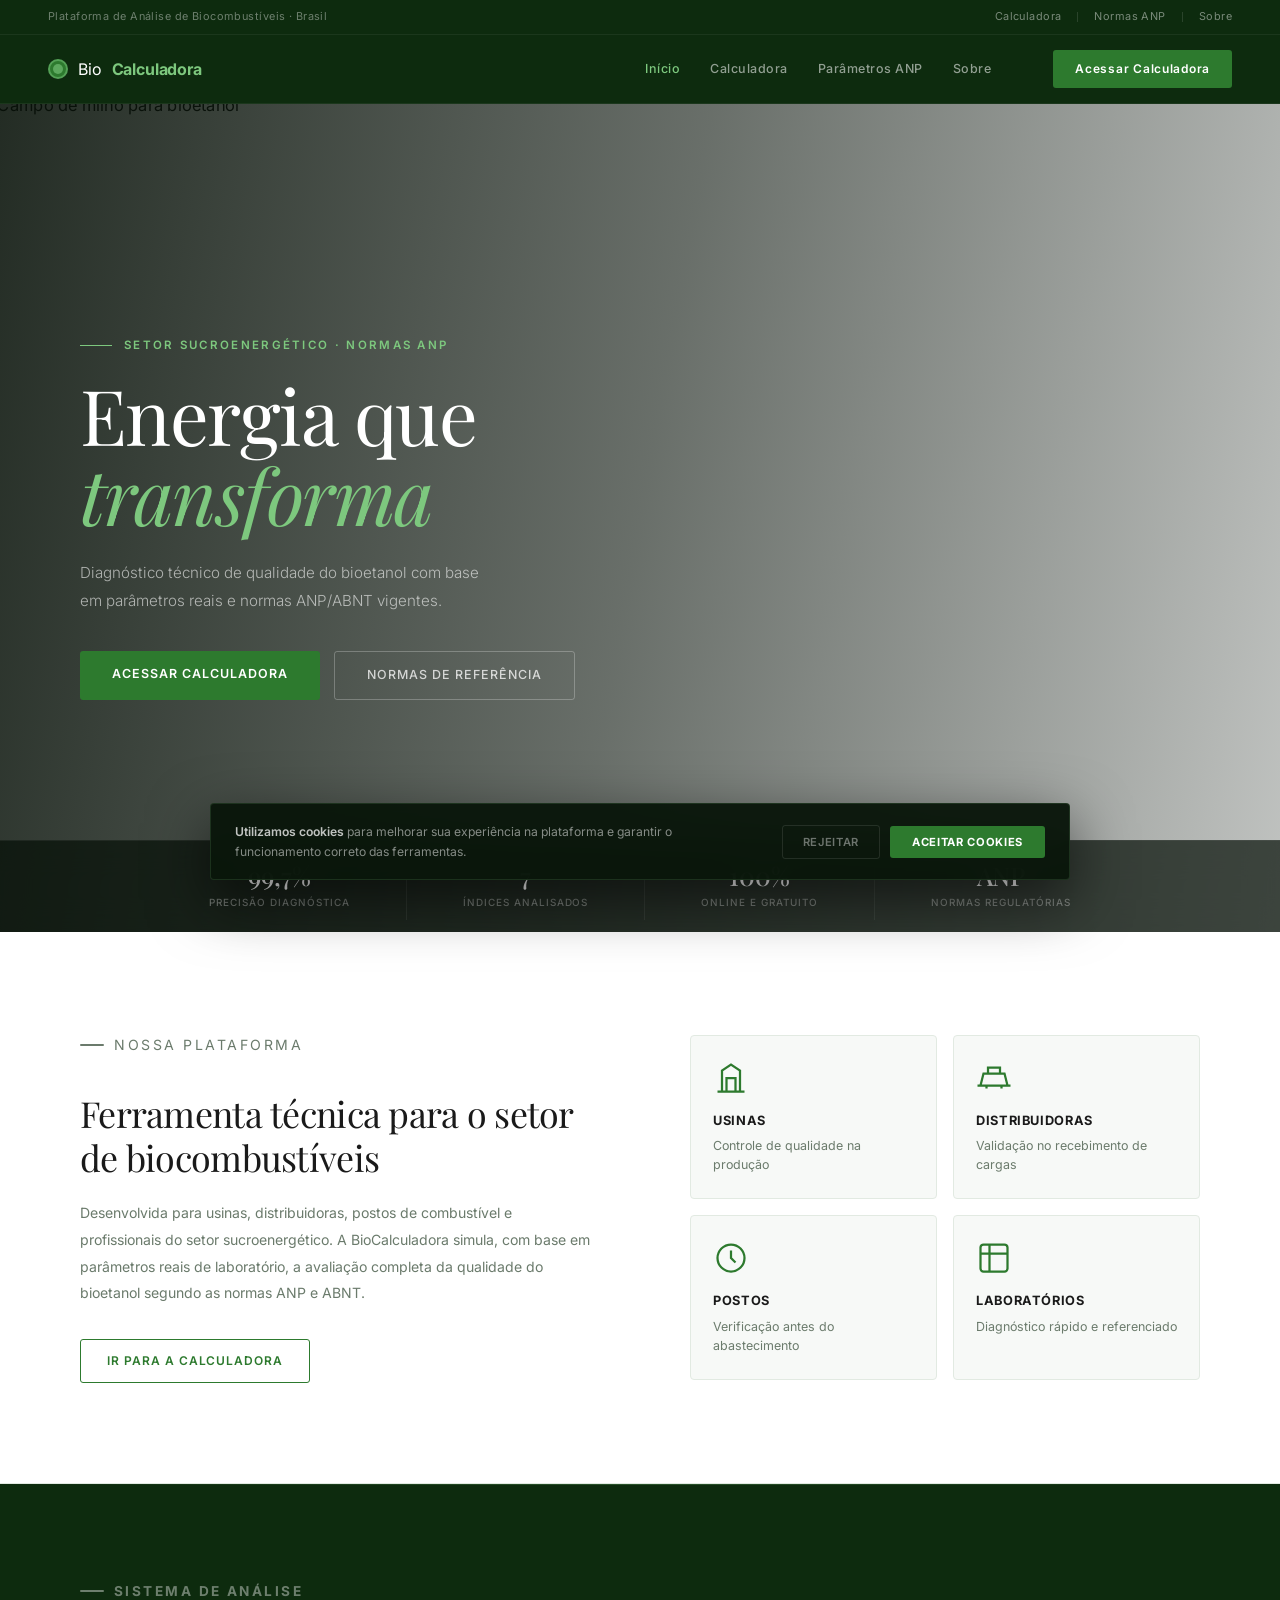
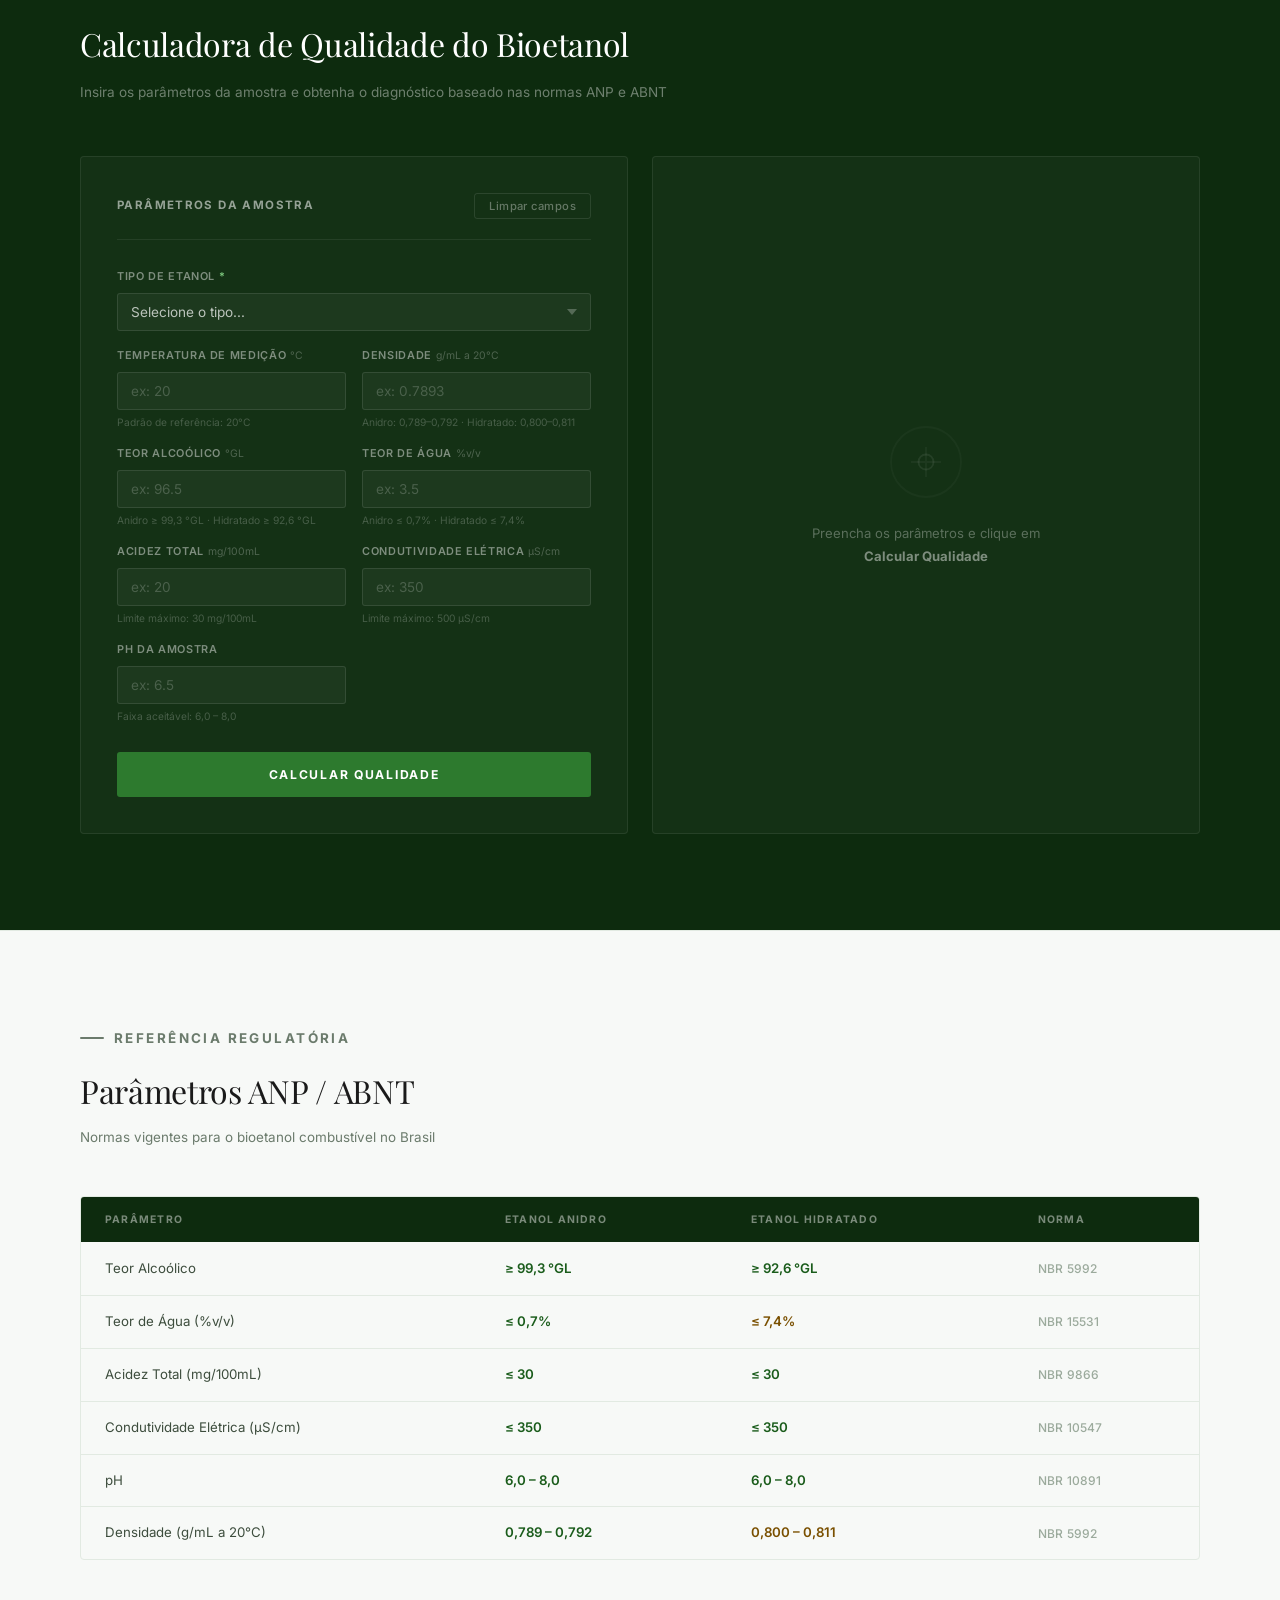
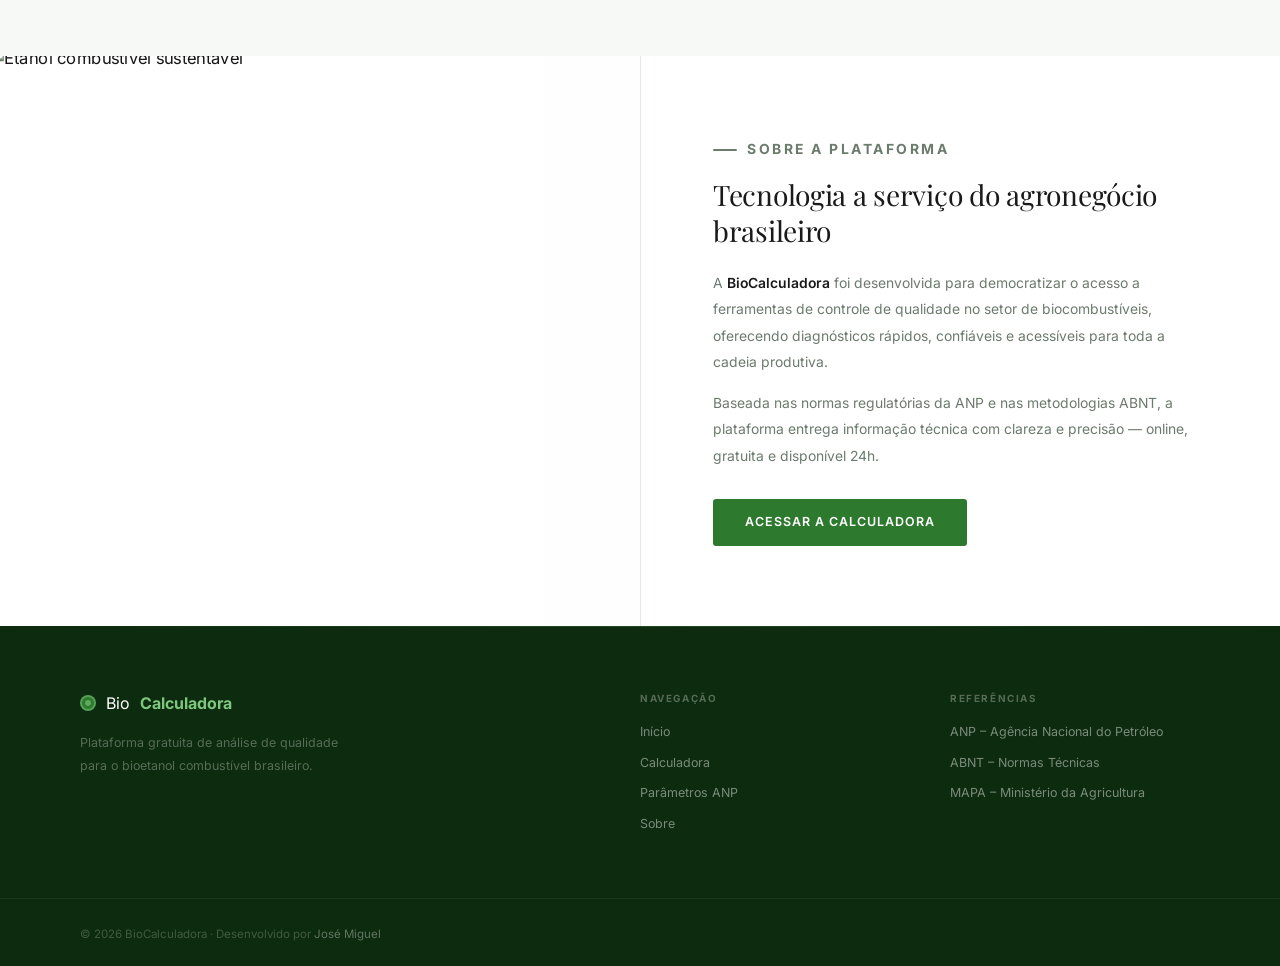
==== commit f173304b: "Update conductivity values and footer developer link" ====
--- a/index.html
+++ b/index.html
@@ -302,8 +302,8 @@
             </tr>
             <tr>
               <td>Condutividade Elétrica (µS/cm)</td>
-              <td class="td-ok">≤ 500</td>
-              <td class="td-ok">≤ 500</td>
+              <td class="td-ok">≤ 350</td>
+              <td class="td-ok">≤ 350</td>
               <td class="td-norm">NBR 10547</td>
             </tr>
             <tr>
@@ -372,7 +372,7 @@
       </div>
     </div>
     <div class="footer-bottom">
-      <span>© 2026 BioCalculadora · Desenvolvido por estudantes do <a href="https://lasalle.edu.br/lucas/" target="_blank" rel="noopener noreferrer">Colégio La Salle Lucas do Rio Verde – MT</a></span>
+      <span>© 2026 BioCalculadora · Desenvolvido por <a href="https://josebraz.cc/" target="_blank" rel="noopener noreferrer">José Miguel</a></span>
     </div>
   </footer>
 
@@ -388,4 +388,4 @@
 
   <script src="script.js"></script>
 </body>
-</html>+</html>
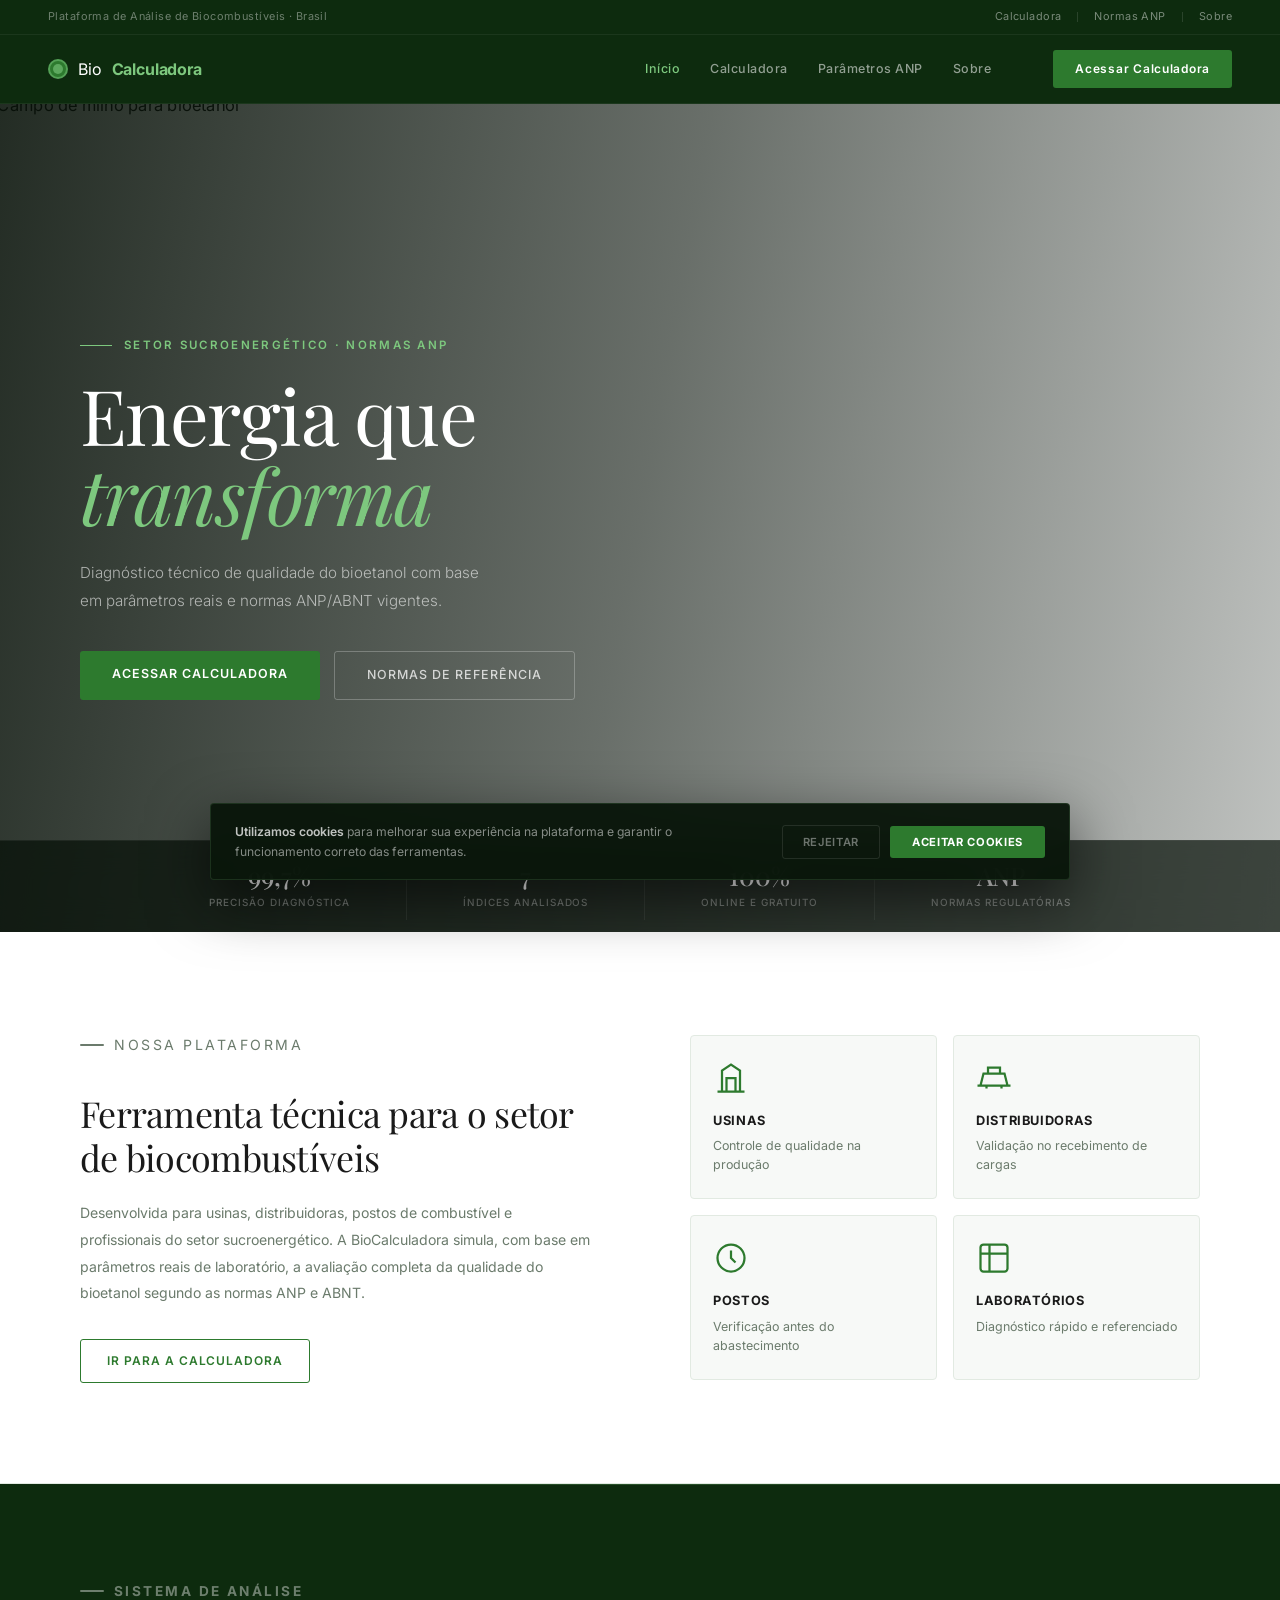
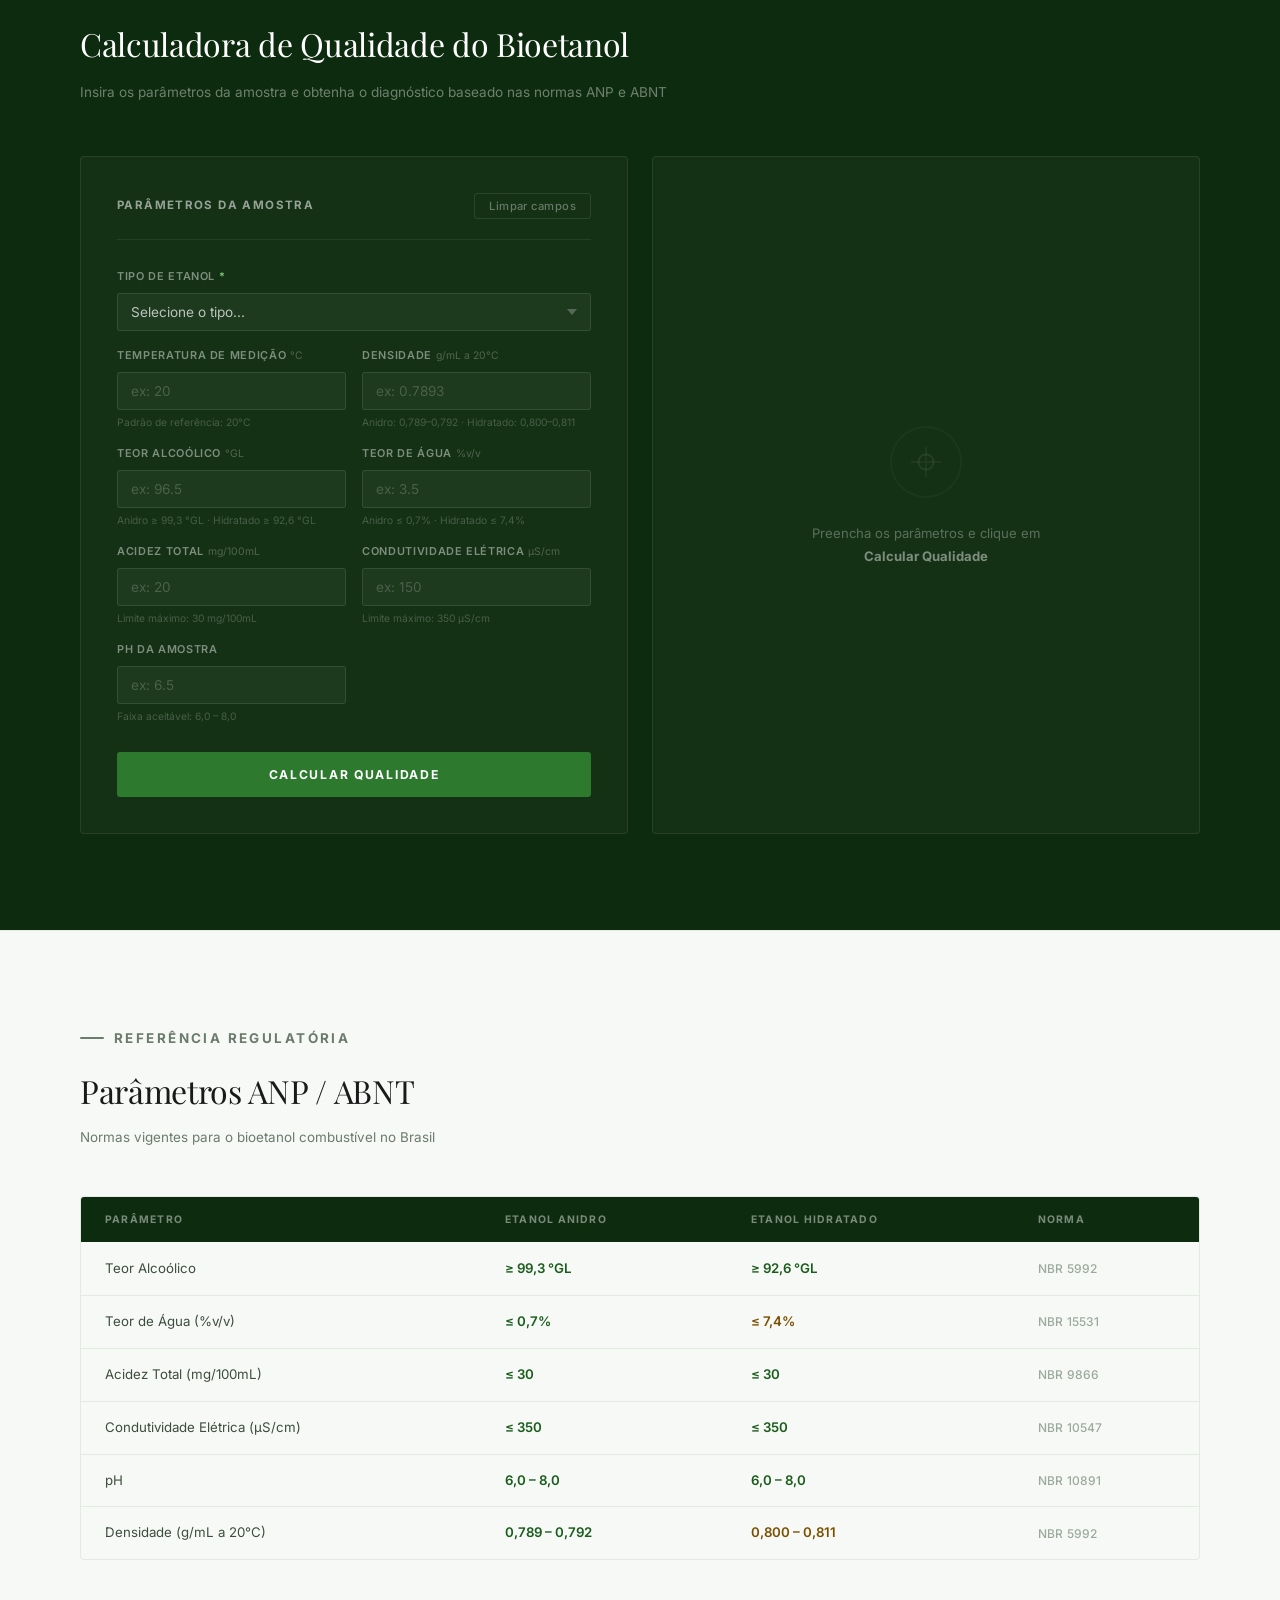
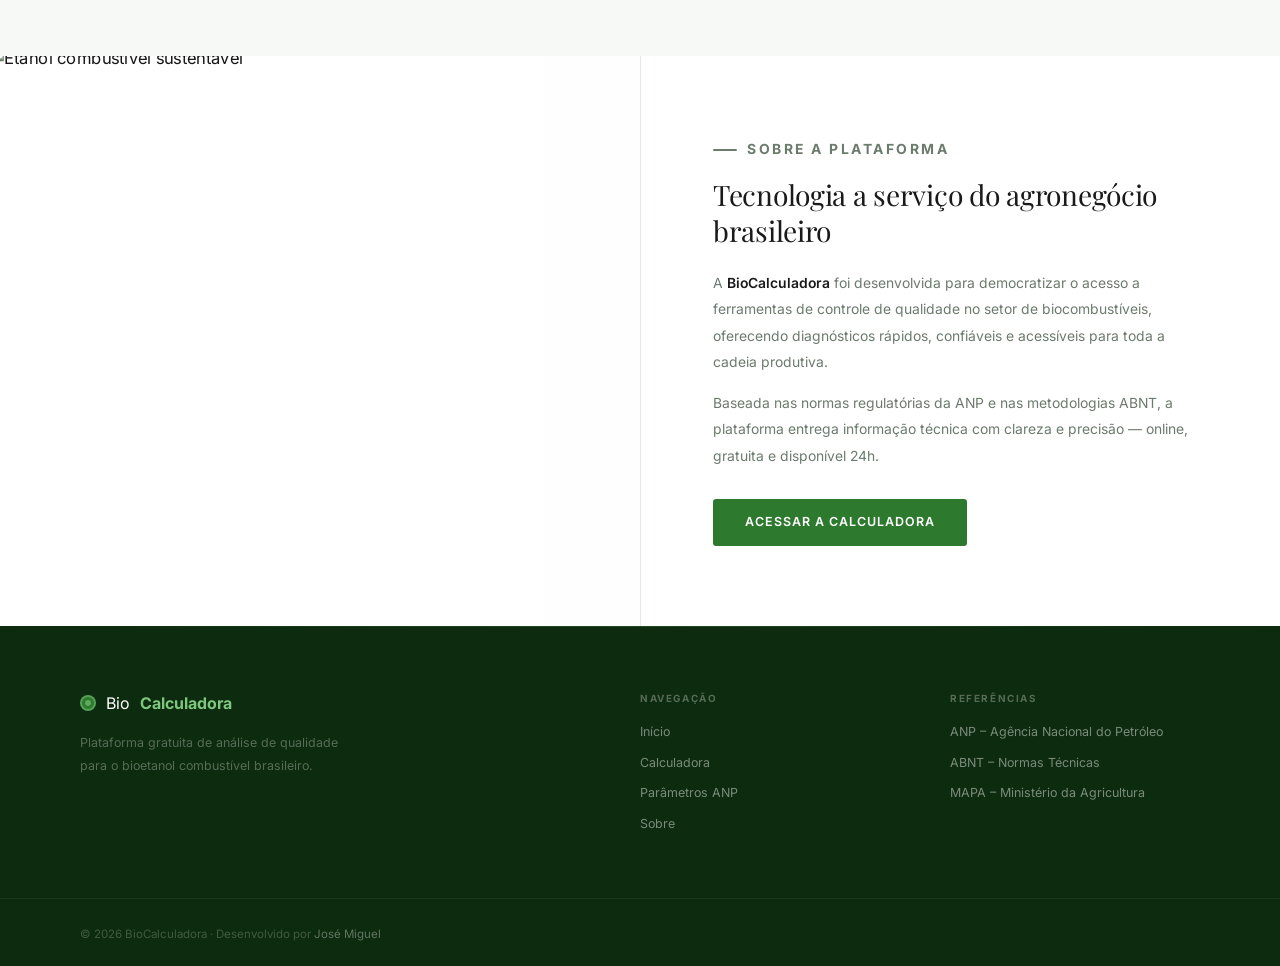
==== commit 8a8a9f37: "Modify input placeholder and limit for conductivity Updated placeholder and maximum limit for electr" ====
--- a/index.html
+++ b/index.html
@@ -193,8 +193,8 @@
           </div>
           <div class="field-wrap">
             <label>Condutividade Elétrica <span class="unit">µS/cm</span></label>
-            <input type="number" id="condutividade" placeholder="ex: 350" step="1" min="0" max="1000">
-            <p class="field-hint">Limite máximo: 500 µS/cm</p>
+            <input type="number" id="condutividade" placeholder="ex: 150" step="1" min="0" max="1000">
+            <p class="field-hint">Limite máximo: 350 µS/cm</p>
           </div>
           <div class="field-wrap">
             <label>pH da Amostra</label>
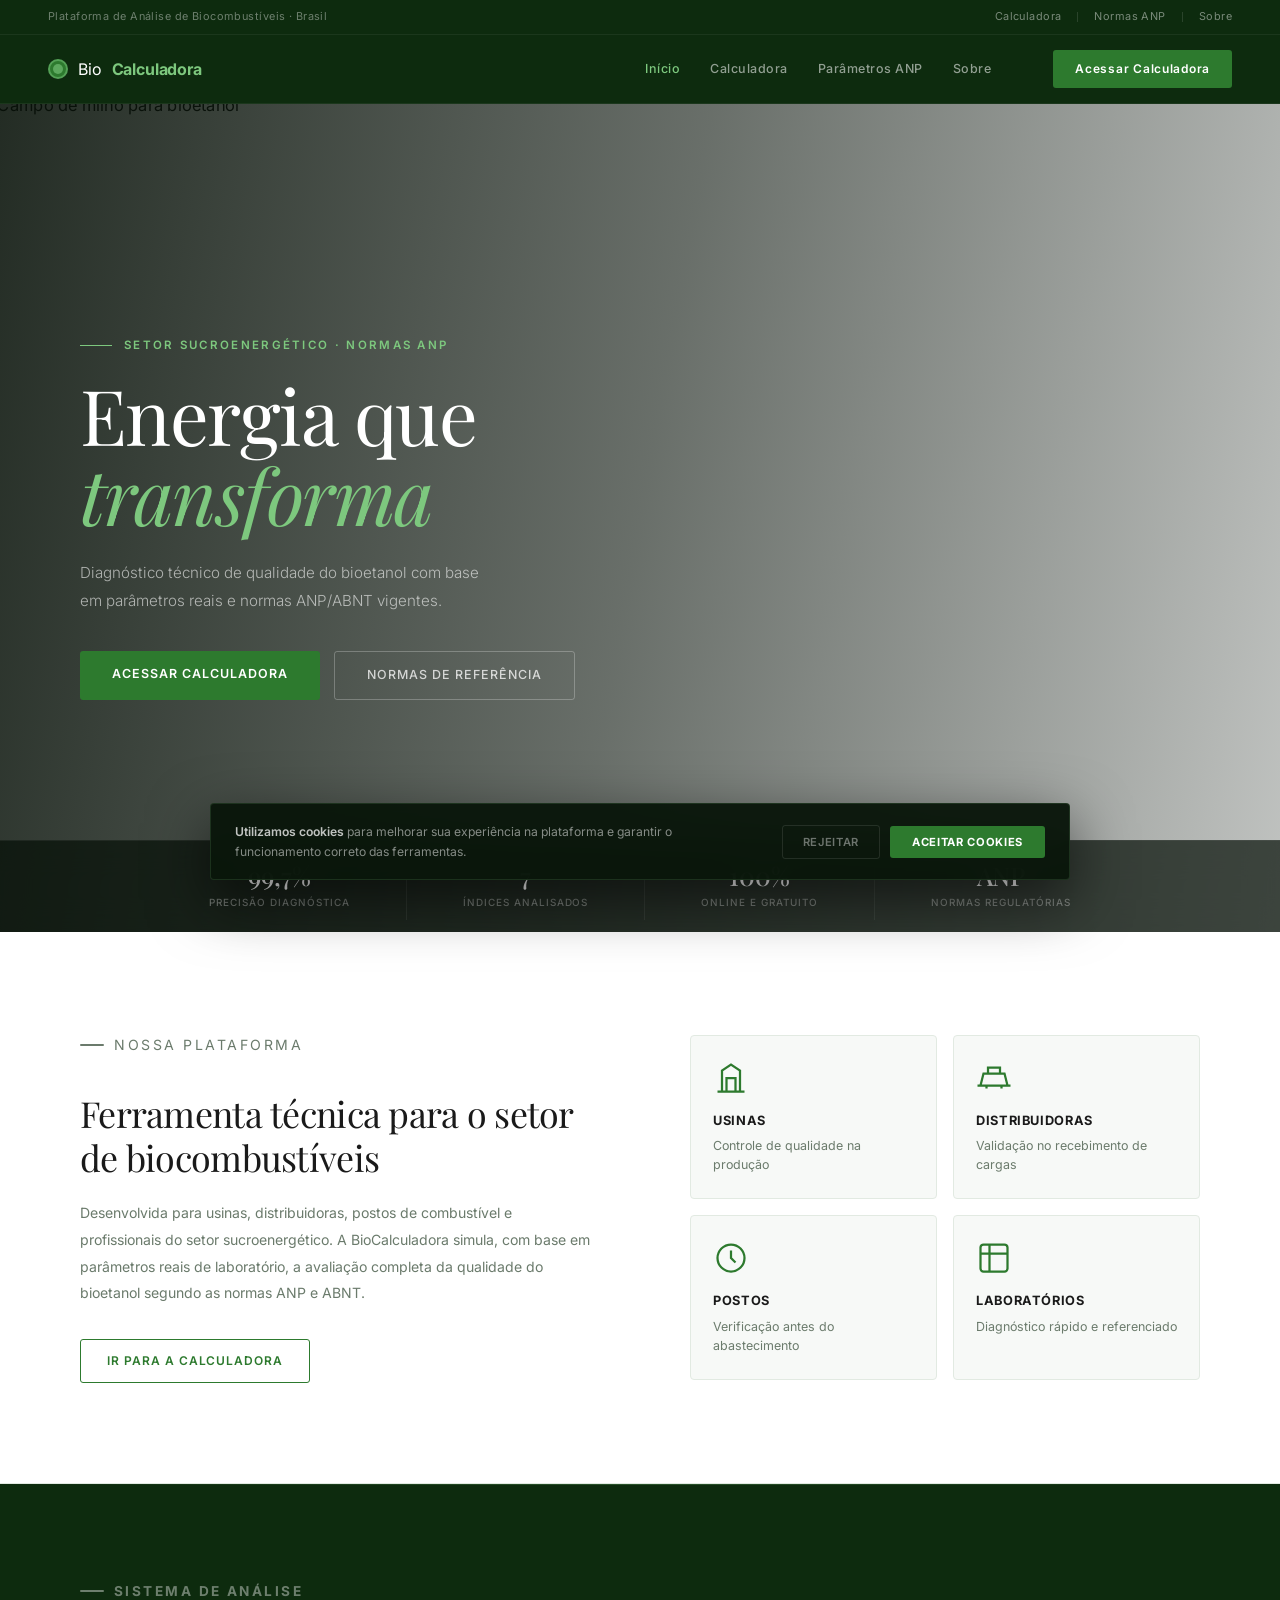
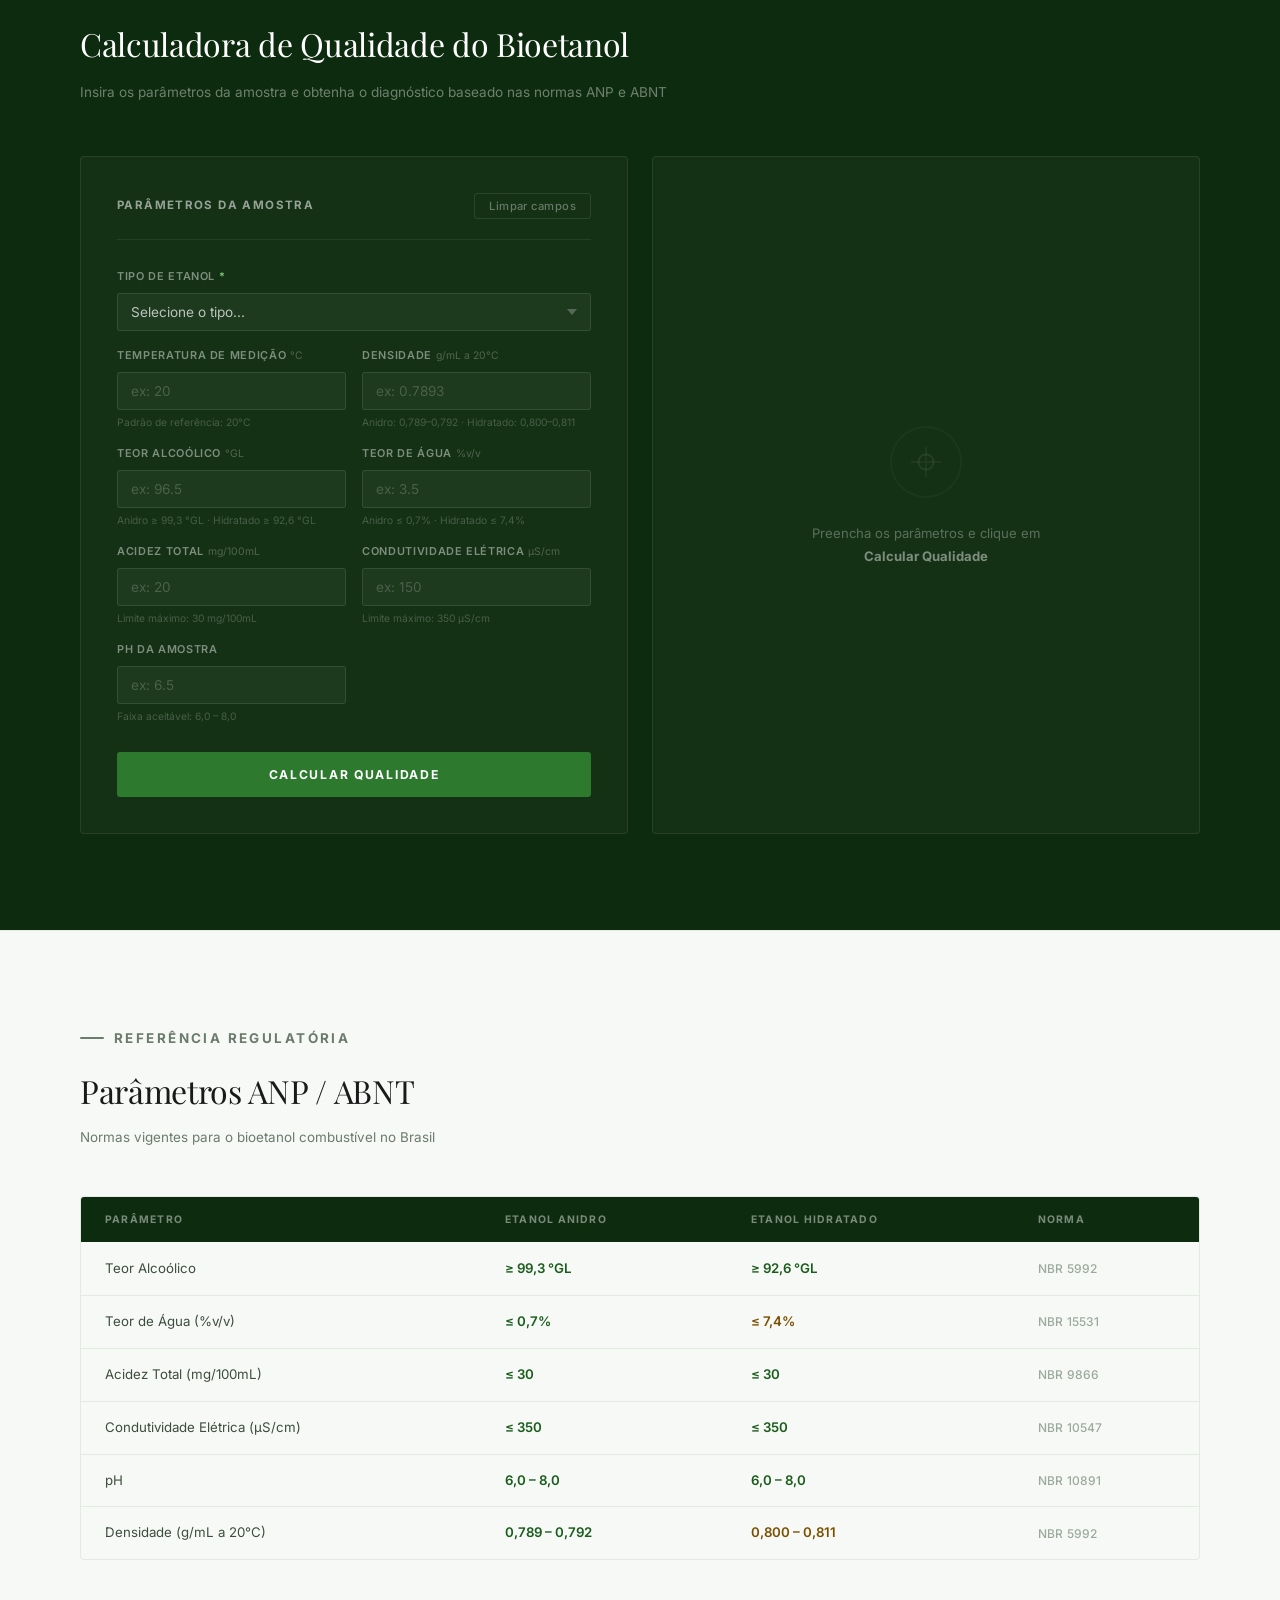
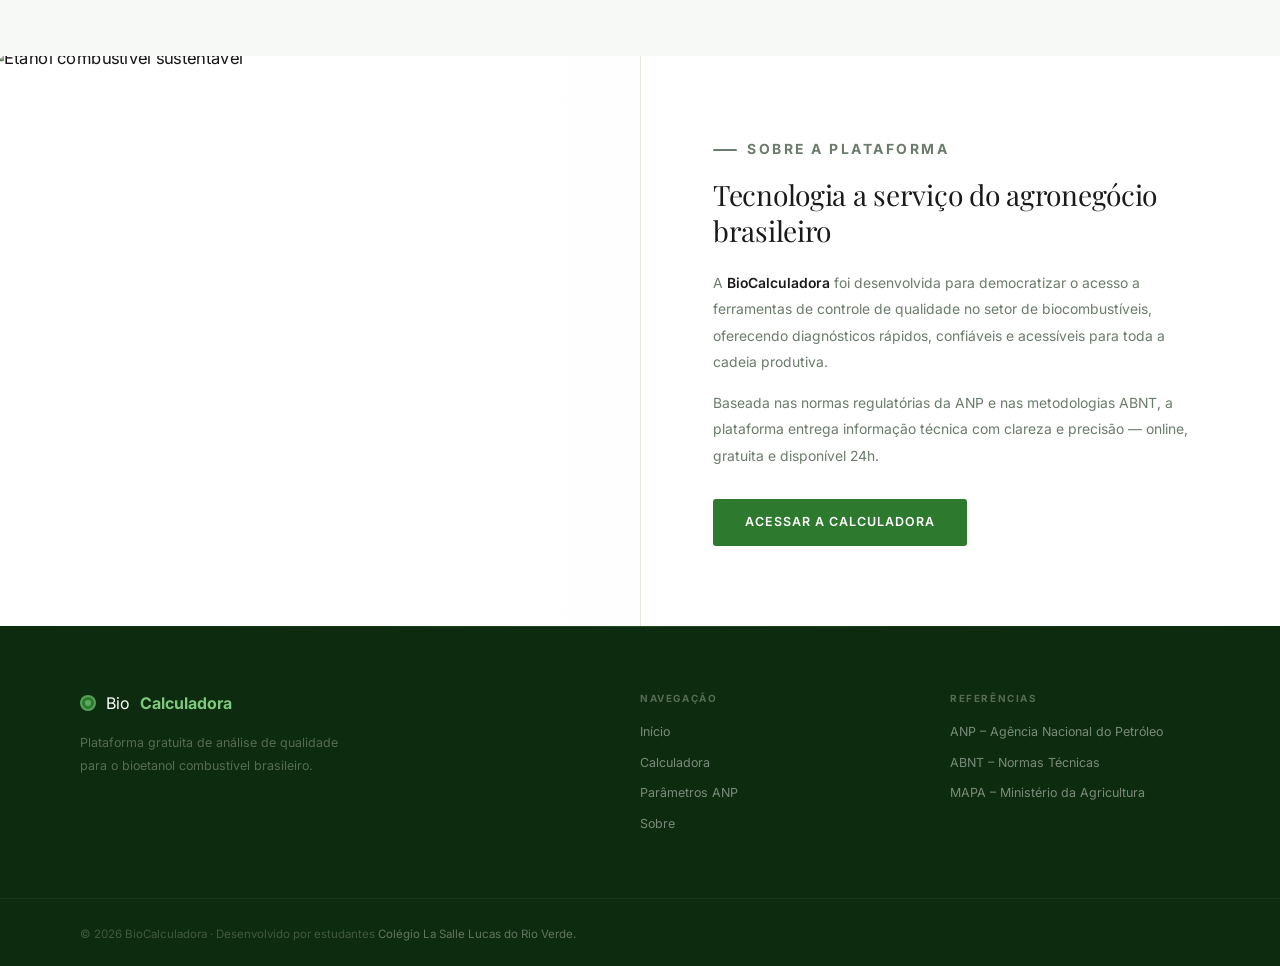
==== commit 9cf83127: "Update footer credit to Colégio La Salle" ====
--- a/index.html
+++ b/index.html
@@ -372,7 +372,7 @@
       </div>
     </div>
     <div class="footer-bottom">
-      <span>© 2026 BioCalculadora · Desenvolvido por <a href="https://josebraz.cc/" target="_blank" rel="noopener noreferrer">José Miguel</a></span>
+      <span>© 2026 BioCalculadora · Desenvolvido por estudantes <a href="https://lasalle.edu.br/lucas" target="_blank" rel="noopener noreferrer">Colégio La Salle Lucas do Rio Verde.</a></span>
     </div>
   </footer>
 
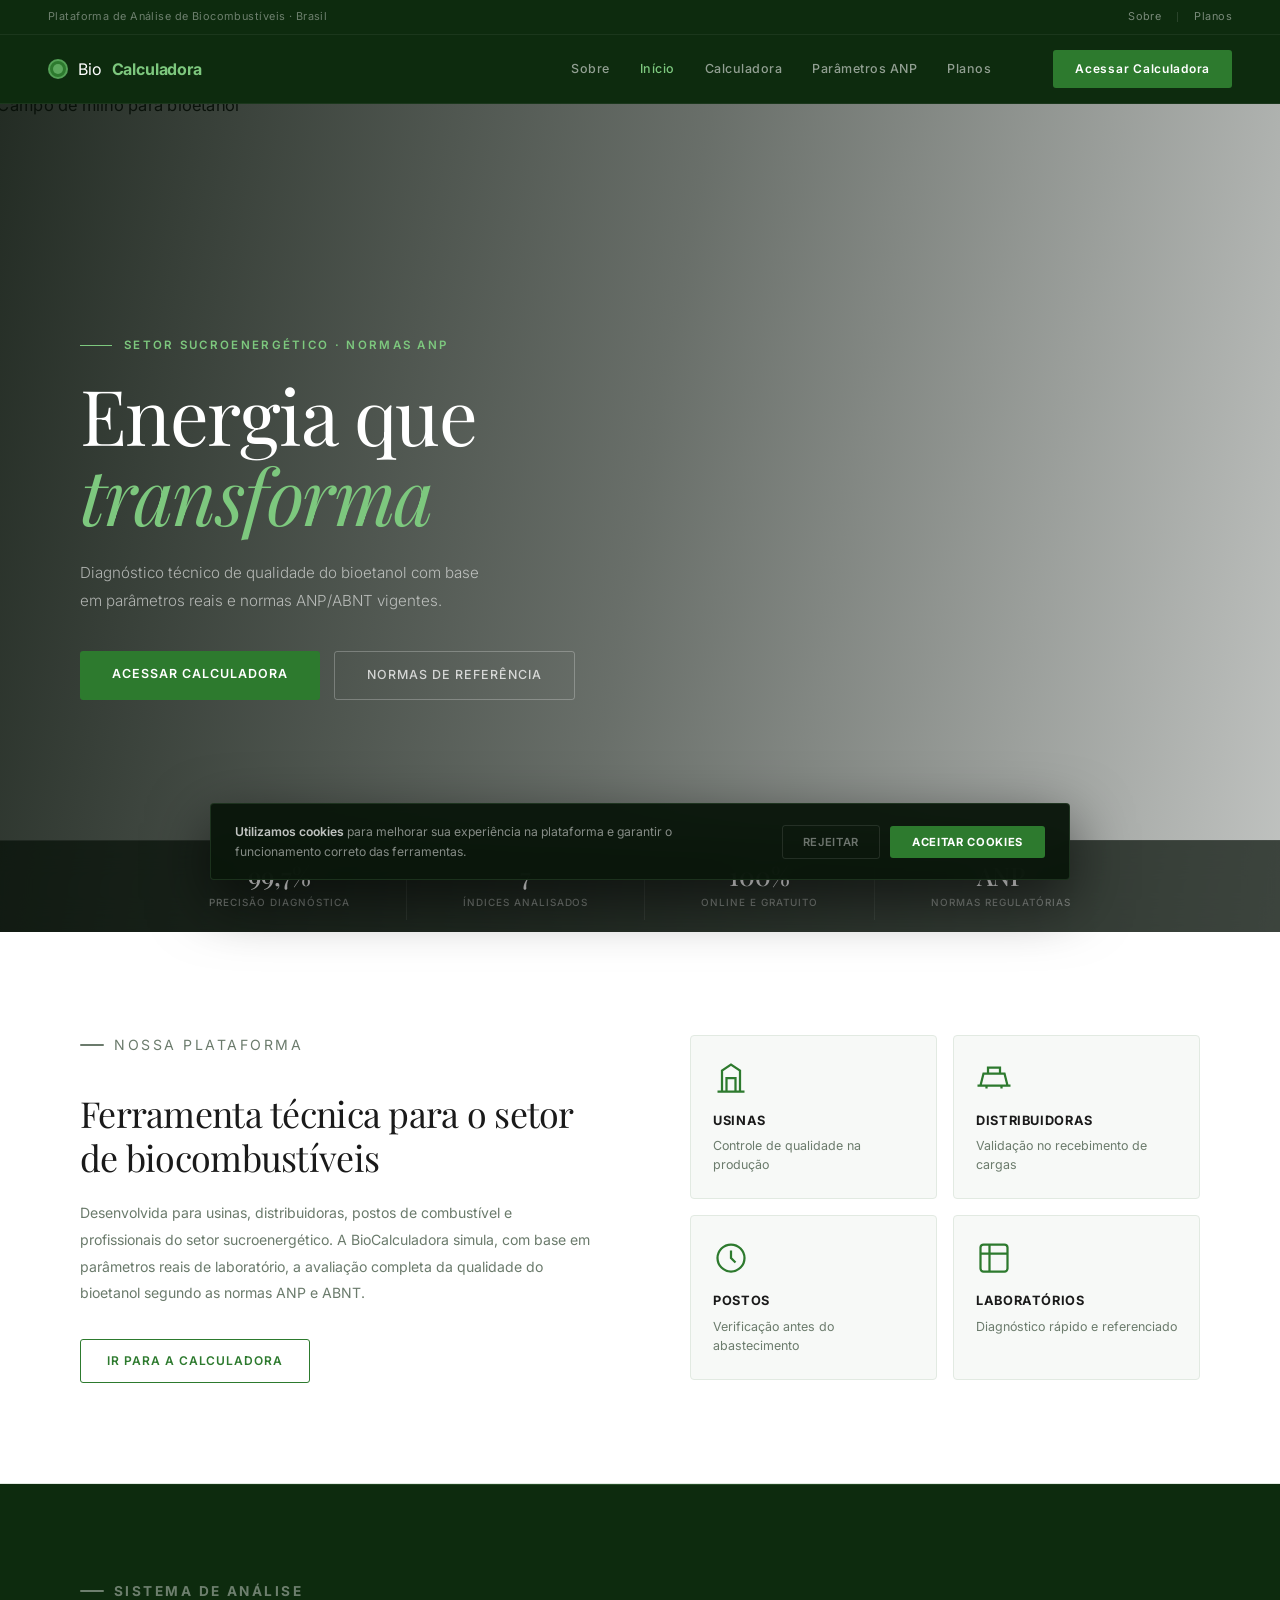
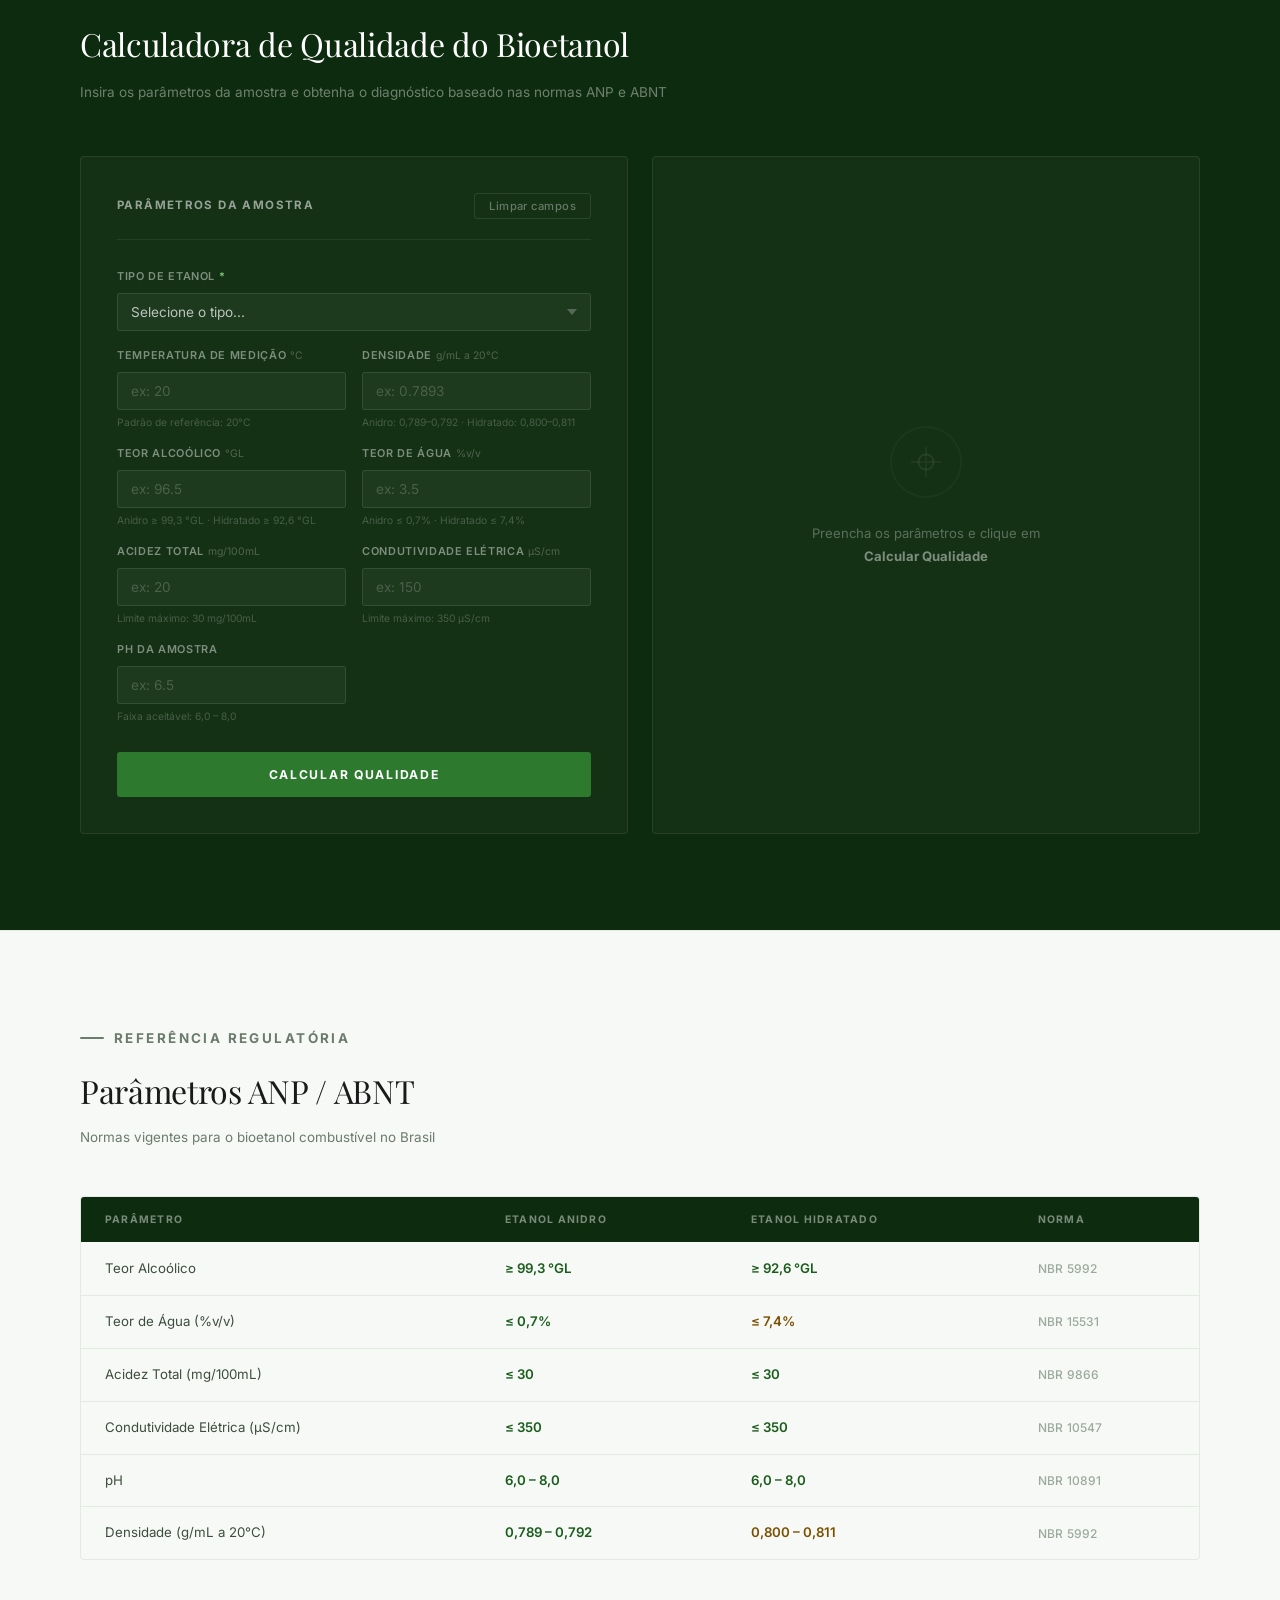
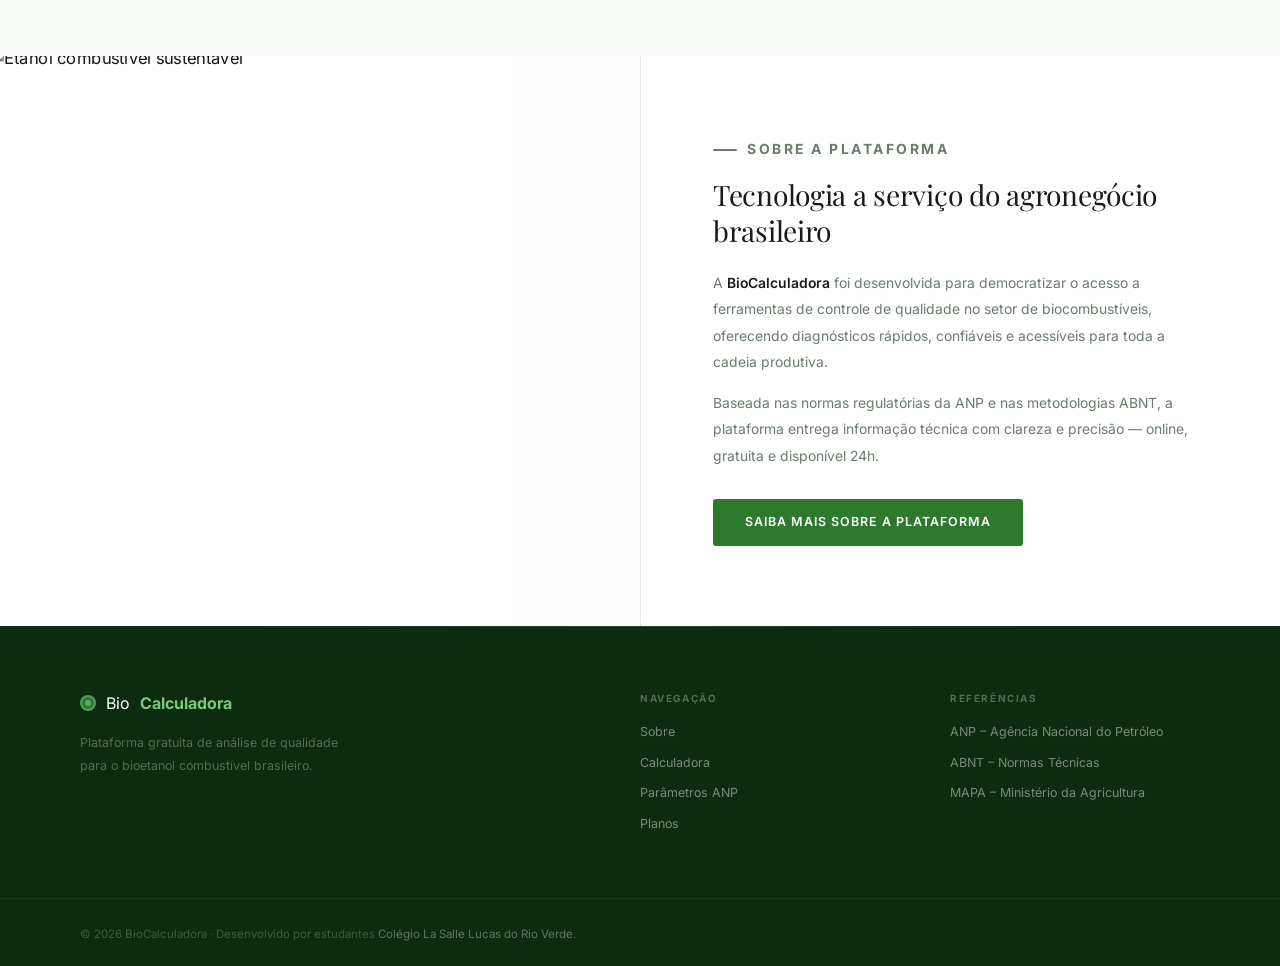
==== commit 66a46d3b: "pagina de assinaturas e sobre" ====
--- a/index.html
+++ b/index.html
@@ -16,26 +16,25 @@
     <div class="top-bar-inner">
       <span>Plataforma de Análise de Biocombustíveis · Brasil</span>
       <div class="top-bar-links">
-        <a href="#calculadora">Calculadora</a>
+        <a href="sobre.html">Sobre</a>
         <span class="tb-sep"></span>
-        <a href="#parametros">Normas ANP</a>
-        <span class="tb-sep"></span>
-        <a href="#sobre">Sobre</a>
+        <a href="assinatura.html">Planos</a>
       </div>
     </div>
   </div>
 
   <nav class="navbar" id="navbar">
     <div class="nav-inner">
-      <a href="#inicio" class="nav-logo">
+      <a href="sobre.html" class="nav-logo">
         <span class="logo-mark"></span>
         Bio<strong>Calculadora</strong>
       </a>
       <div class="nav-links" id="navDesktop">
+        <a href="sobre.html" class="nav-link">Sobre</a>
         <a href="#inicio" class="nav-link active">Início</a>
         <a href="#calculadora" class="nav-link">Calculadora</a>
         <a href="#parametros" class="nav-link">Parâmetros ANP</a>
-        <a href="#sobre" class="nav-link">Sobre</a>
+        <a href="assinatura.html" class="nav-link">Planos</a>
       </div>
       <a href="#calculadora" class="nav-cta">Acessar Calculadora</a>
       <button class="hamburger" id="hamburger" aria-label="Menu" aria-expanded="false">
@@ -45,10 +44,11 @@
   </nav>
 
   <div class="mobile-menu" id="mobileMenu" aria-hidden="true">
+    <a href="sobre.html">Sobre</a>
     <a href="#inicio">Início</a>
     <a href="#calculadora">Calculadora</a>
     <a href="#parametros">Parâmetros ANP</a>
-    <a href="#sobre">Sobre</a>
+    <a href="assinatura.html">Planos</a>
   </div>
 
   <section class="hero" id="inicio">
@@ -344,7 +344,7 @@
         Baseada nas normas regulatórias da ANP e nas metodologias ABNT, a plataforma entrega
         informação técnica com clareza e precisão — online, gratuita e disponível 24h.
       </p>
-      <a href="#calculadora" class="btn-primary">Acessar a Calculadora</a>
+      <a href="sobre.html" class="btn-primary">Saiba mais sobre a plataforma</a>
     </div>
   </section>
 
@@ -359,10 +359,10 @@
       </div>
       <div class="footer-col">
         <strong>Navegação</strong>
-        <a href="#inicio">Início</a>
+        <a href="sobre.html">Sobre</a>
         <a href="#calculadora">Calculadora</a>
         <a href="#parametros">Parâmetros ANP</a>
-        <a href="#sobre">Sobre</a>
+        <a href="assinatura.html">Planos</a>
       </div>
       <div class="footer-col">
         <strong>Referências</strong>
--- a/style.css
+++ b/style.css
@@ -410,6 +410,14 @@
   transform: translateY(0);
 }
 
+.btn-primary:disabled,
+.btn-outline-dark:disabled {
+  opacity: 0.45;
+  cursor: not-allowed;
+  transform: none !important;
+  box-shadow: none !important;
+}
+
 .btn-ghost {
   background: transparent;
   color: rgba(255,255,255,0.75);
@@ -428,6 +436,25 @@
   border-color: rgba(255,255,255,0.6);
   color: var(--white);
   background: rgba(255,255,255,0.04);
+}
+
+.btn-ghost-dark {
+  background: transparent;
+  color: var(--green-main);
+  padding: 13px 32px;
+  font-size: 0.78rem;
+  font-weight: 600;
+  letter-spacing: 0.08em;
+  text-transform: uppercase;
+  text-decoration: none;
+  border: 1px solid var(--green-border);
+  border-radius: 3px;
+  transition: border-color 0.2s, color 0.2s, background 0.2s;
+}
+
+.btn-ghost-dark:hover {
+  border-color: var(--green-main);
+  background: var(--green-pale);
 }
 
 .hero-indicators {
@@ -562,6 +589,9 @@
   text-decoration: none;
   border-radius: 3px;
   transition: background 0.2s, color 0.2s, transform 0.2s;
+  background: none;
+  cursor: pointer;
+  font-family: 'Inter', sans-serif;
 }
 
 .btn-outline-dark:hover {
@@ -1499,6 +1529,438 @@
   display: block;
 }
 
+/* ===== Página Sobre (intro) ===== */
+
+.intro-hero {
+  background: var(--green-deep);
+  padding: 120px 0 92px;
+  position: relative;
+  overflow: hidden;
+}
+
+.intro-hero::before {
+  content: '';
+  position: absolute;
+  top: -140px;
+  right: -140px;
+  width: 420px;
+  height: 420px;
+  border-radius: 50%;
+  background: radial-gradient(circle, rgba(45,122,46,0.35), transparent 70%);
+}
+
+.intro-hero-inner {
+  max-width: 780px;
+  margin: 0 auto;
+  padding: 0 40px;
+  text-align: center;
+  position: relative;
+  z-index: 1;
+}
+
+.intro-hero-inner .hero-eyebrow {
+  justify-content: center;
+}
+
+.intro-hero-inner .hero-eyebrow::before {
+  display: none;
+}
+
+.intro-title {
+  font-size: clamp(2.4rem, 5vw, 3.6rem);
+}
+
+.intro-lead {
+  font-size: 0.95rem;
+  color: rgba(255,255,255,0.55);
+  line-height: 1.9;
+  max-width: 560px;
+  margin: 0 auto 36px;
+  opacity: 0;
+  animation: fadeUp 0.8s 0.3s ease forwards;
+}
+
+.intro-hero-inner .hero-actions {
+  justify-content: center;
+}
+
+.intro-inner {
+  max-width: 1080px;
+  margin: 0 auto;
+  padding: 96px 40px;
+}
+
+.intro-steps {
+  background: var(--white);
+  border-bottom: 1px solid var(--border);
+}
+
+.intro-inner h2 {
+  font-family: 'Playfair Display', serif;
+  font-size: clamp(1.6rem, 2.6vw, 2.2rem);
+  font-weight: 400;
+  color: var(--text-dark);
+  line-height: 1.3;
+  letter-spacing: -0.01em;
+  margin-bottom: 44px;
+  max-width: 620px;
+}
+
+.steps-grid {
+  display: grid;
+  grid-template-columns: repeat(3, 1fr);
+  gap: 28px;
+}
+
+.step-card {
+  background: var(--off-white);
+  border: 1px solid var(--border);
+  border-radius: 4px;
+  padding: 32px 26px;
+  position: relative;
+  transition: border-color 0.25s, box-shadow 0.25s, transform 0.25s var(--ease);
+}
+
+.step-card:hover {
+  border-color: var(--green-border);
+  box-shadow: var(--shadow);
+  transform: translateY(-2px);
+}
+
+.step-num {
+  display: block;
+  font-family: 'Playfair Display', serif;
+  font-size: 1.6rem;
+  color: var(--green-border);
+  margin-bottom: 16px;
+}
+
+.step-card h3 {
+  font-size: 0.92rem;
+  font-weight: 700;
+  color: var(--text-dark);
+  margin-bottom: 12px;
+  letter-spacing: -0.005em;
+}
+
+.step-card p {
+  font-size: 0.82rem;
+  color: var(--text-muted);
+  line-height: 1.8;
+}
+
+.intro-why {
+  background: var(--off-white);
+  border-bottom: 1px solid var(--border);
+}
+
+.intro-why-grid {
+  display: grid;
+  grid-template-columns: 1fr 1fr;
+  gap: 72px;
+  align-items: start;
+}
+
+.intro-why-grid h2 {
+  margin-bottom: 20px;
+}
+
+.why-text p {
+  font-size: 0.87rem;
+  color: var(--text-muted);
+  line-height: 1.9;
+}
+
+.why-list {
+  list-style: none;
+  display: flex;
+  flex-direction: column;
+  gap: 22px;
+}
+
+.why-list li {
+  display: flex;
+  flex-direction: column;
+  gap: 4px;
+  padding-left: 20px;
+  border-left: 2px solid var(--green-border);
+}
+
+.why-list strong {
+  font-size: 0.85rem;
+  color: var(--text-dark);
+  font-weight: 700;
+}
+
+.why-list span {
+  font-size: 0.8rem;
+  color: var(--text-muted);
+  line-height: 1.7;
+}
+
+.intro-cta {
+  background: var(--green-deep);
+}
+
+.intro-cta-inner {
+  text-align: center;
+  padding: 88px 40px;
+}
+
+.intro-cta-inner h2 {
+  color: var(--white);
+  margin: 0 auto 12px;
+  max-width: none;
+}
+
+.intro-cta-inner > p {
+  font-size: 0.9rem;
+  color: rgba(255,255,255,0.45);
+  margin-bottom: 32px;
+}
+
+.intro-cta-inner .hero-actions {
+  justify-content: center;
+}
+
+/* ===== Página Planos / Assinatura ===== */
+
+.plans-hero {
+  background: var(--green-deep);
+  padding: 120px 0 72px;
+  position: relative;
+  overflow: hidden;
+}
+
+.plans-hero::before {
+  content: '';
+  position: absolute;
+  top: -160px;
+  left: -120px;
+  width: 400px;
+  height: 400px;
+  border-radius: 50%;
+  background: radial-gradient(circle, rgba(45,122,46,0.3), transparent 70%);
+}
+
+.plans-section {
+  background: var(--off-white);
+  border-top: 1px solid var(--border);
+  border-bottom: 1px solid var(--border);
+}
+
+.billing-toggle {
+  display: inline-flex;
+  align-items: center;
+  gap: 2px;
+  background: var(--white);
+  border: 1px solid var(--border);
+  border-radius: 99px;
+  padding: 4px;
+  margin: 0 auto 48px;
+}
+
+.plans-section .intro-inner {
+  padding-top: 72px;
+  text-align: center;
+}
+
+.toggle-btn {
+  background: none;
+  border: none;
+  font-family: 'Inter', sans-serif;
+  font-size: 0.76rem;
+  font-weight: 600;
+  color: var(--text-muted);
+  padding: 9px 20px;
+  border-radius: 99px;
+  cursor: pointer;
+  display: flex;
+  align-items: center;
+  gap: 7px;
+  transition: background 0.2s, color 0.2s;
+}
+
+.toggle-btn.active {
+  background: var(--green-main);
+  color: var(--white);
+}
+
+.toggle-badge {
+  font-size: 0.65rem;
+  font-weight: 700;
+  color: #7DC87E;
+  background: rgba(45,122,46,0.12);
+  padding: 2px 6px;
+  border-radius: 99px;
+}
+
+.toggle-btn.active .toggle-badge {
+  background: rgba(255,255,255,0.2);
+  color: var(--white);
+}
+
+.plans-grid {
+  display: grid;
+  grid-template-columns: repeat(3, 1fr);
+  gap: 24px;
+  text-align: left;
+  margin-bottom: 40px;
+}
+
+.plan-card {
+  background: var(--white);
+  border: 1px solid var(--border);
+  border-radius: 6px;
+  padding: 34px 28px;
+  display: flex;
+  flex-direction: column;
+  position: relative;
+  transition: border-color 0.25s, box-shadow 0.25s, transform 0.25s var(--ease);
+}
+
+.plan-card:hover {
+  box-shadow: var(--shadow);
+  transform: translateY(-2px);
+}
+
+.plan-card--featured {
+  border-color: var(--green-main);
+  box-shadow: var(--shadow-lg);
+}
+
+.plan-highlight {
+  position: absolute;
+  top: -12px;
+  left: 28px;
+  background: var(--green-main);
+  color: var(--white);
+  font-size: 0.64rem;
+  font-weight: 700;
+  letter-spacing: 0.08em;
+  text-transform: uppercase;
+  padding: 5px 14px;
+  border-radius: 99px;
+}
+
+.plan-head {
+  margin-bottom: 24px;
+  padding-bottom: 22px;
+  border-bottom: 1px solid var(--border);
+}
+
+.plan-name {
+  font-size: 0.72rem;
+  font-weight: 700;
+  letter-spacing: 0.12em;
+  text-transform: uppercase;
+  color: var(--green-main);
+  margin-bottom: 12px;
+}
+
+.plan-price {
+  display: flex;
+  align-items: baseline;
+  gap: 6px;
+  margin-bottom: 10px;
+}
+
+.plan-value {
+  font-family: 'Playfair Display', serif;
+  font-size: 2.1rem;
+  font-weight: 500;
+  color: var(--text-dark);
+}
+
+.plan-period {
+  font-size: 0.76rem;
+  color: var(--text-muted);
+}
+
+.plan-desc {
+  font-size: 0.8rem;
+  color: var(--text-muted);
+  line-height: 1.6;
+}
+
+.plan-features {
+  list-style: none;
+  display: flex;
+  flex-direction: column;
+  gap: 13px;
+  margin-bottom: 28px;
+  flex: 1;
+}
+
+.plan-features li {
+  display: flex;
+  align-items: flex-start;
+  gap: 9px;
+  font-size: 0.82rem;
+  color: var(--text-mid);
+  line-height: 1.5;
+}
+
+.feat-check {
+  color: var(--green-main);
+  font-weight: 700;
+  flex-shrink: 0;
+}
+
+.feat-off {
+  color: var(--text-faint);
+}
+
+.feat-x {
+  color: var(--text-faint);
+  flex-shrink: 0;
+}
+
+.plan-btn {
+  width: 100%;
+  text-align: center;
+  justify-content: center;
+}
+
+.plans-note {
+  text-align: center;
+  font-size: 0.78rem;
+  color: var(--text-muted);
+  max-width: 560px;
+  margin: 0 auto;
+  padding-bottom: 24px;
+  line-height: 1.7;
+}
+
+.plans-faq {
+  background: var(--white);
+}
+
+.faq-list {
+  display: flex;
+  flex-direction: column;
+  gap: 24px;
+  max-width: 720px;
+}
+
+.faq-item {
+  border-bottom: 1px solid var(--border);
+  padding-bottom: 20px;
+}
+
+.faq-q {
+  font-size: 0.88rem;
+  font-weight: 700;
+  color: var(--text-dark);
+  margin-bottom: 8px;
+}
+
+.faq-a {
+  font-size: 0.82rem;
+  color: var(--text-muted);
+  line-height: 1.8;
+}
+
 @media (max-width: 1080px) {
   .top-bar-inner,
   .nav-inner,
@@ -1551,6 +2013,22 @@
     padding: 56px 40px;
     border-left: none;
     border-top: 1px solid var(--border);
+  }
+
+  .steps-grid {
+    grid-template-columns: 1fr;
+  }
+
+  .intro-why-grid {
+    grid-template-columns: 1fr;
+    gap: 40px;
+  }
+
+  .plans-grid {
+    grid-template-columns: 1fr;
+    max-width: 420px;
+    margin-left: auto;
+    margin-right: auto;
   }
 }
 
@@ -1568,6 +2046,7 @@
   .footer-inner { grid-template-columns: 1fr; }
   .res-actions { flex-direction: column; }
   .br-desktop { display: none; }
+  .intro-inner { padding: 64px 24px; }
 }
 
 @media (max-width: 540px) {
@@ -1601,4 +2080,6 @@
   .params-table thead th,
   .params-table tbody td { padding: 12px 14px; }
   .res-tabs { flex-wrap: wrap; }
-}+  .intro-hero-inner { padding: 0 24px; }
+  .plan-card { padding: 28px 22px; }
+}
